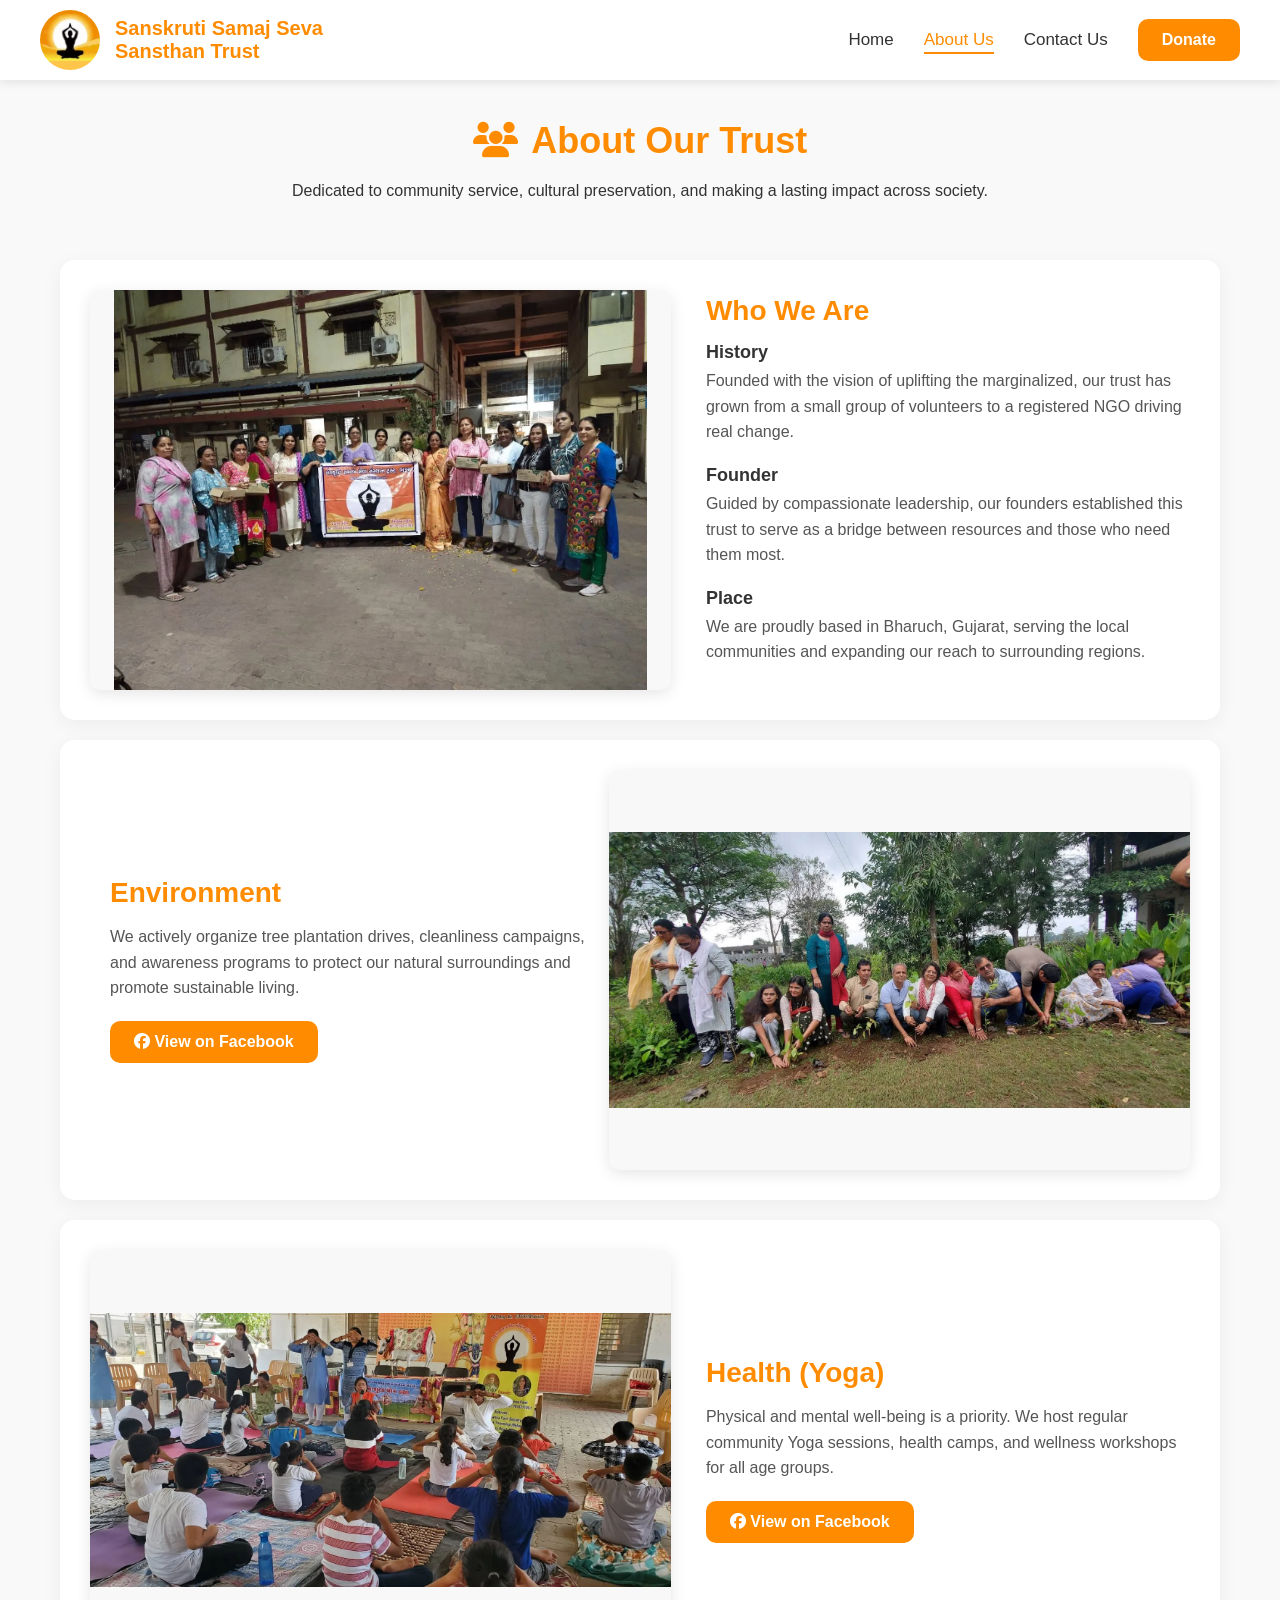
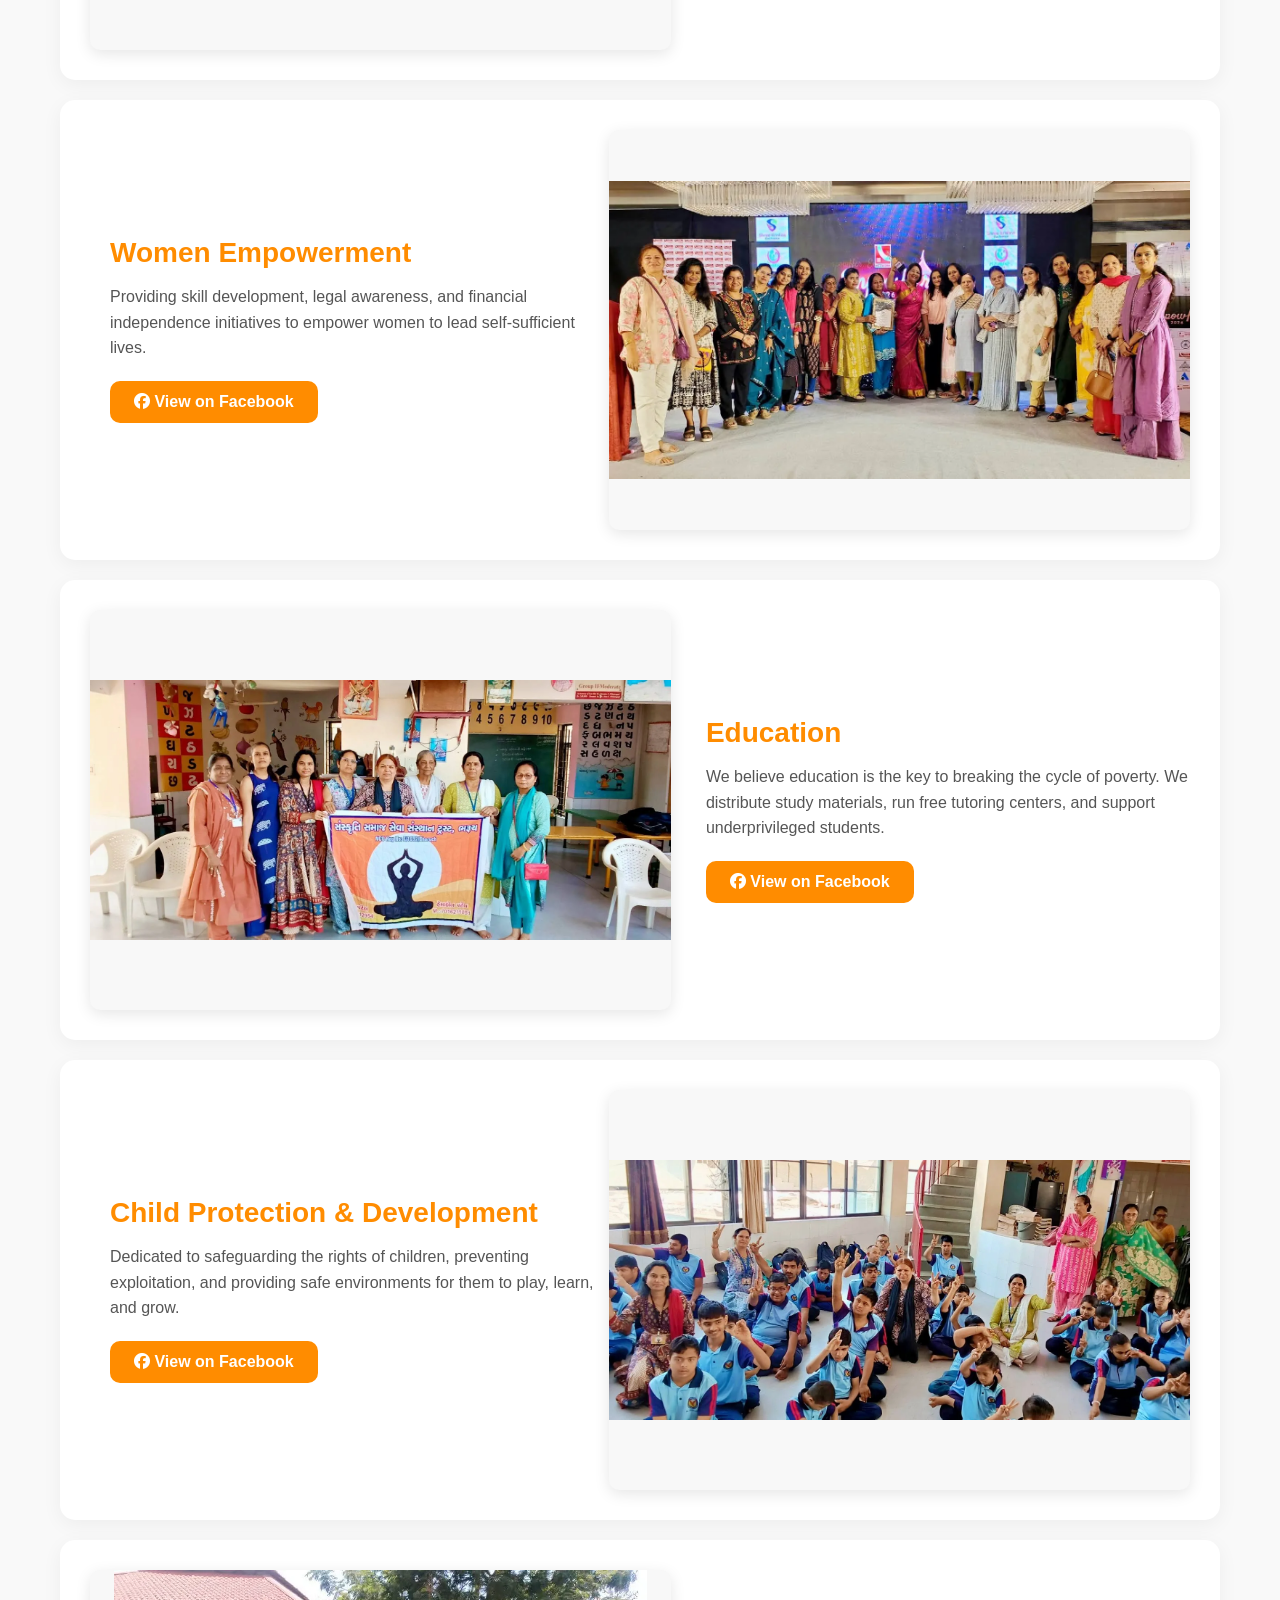
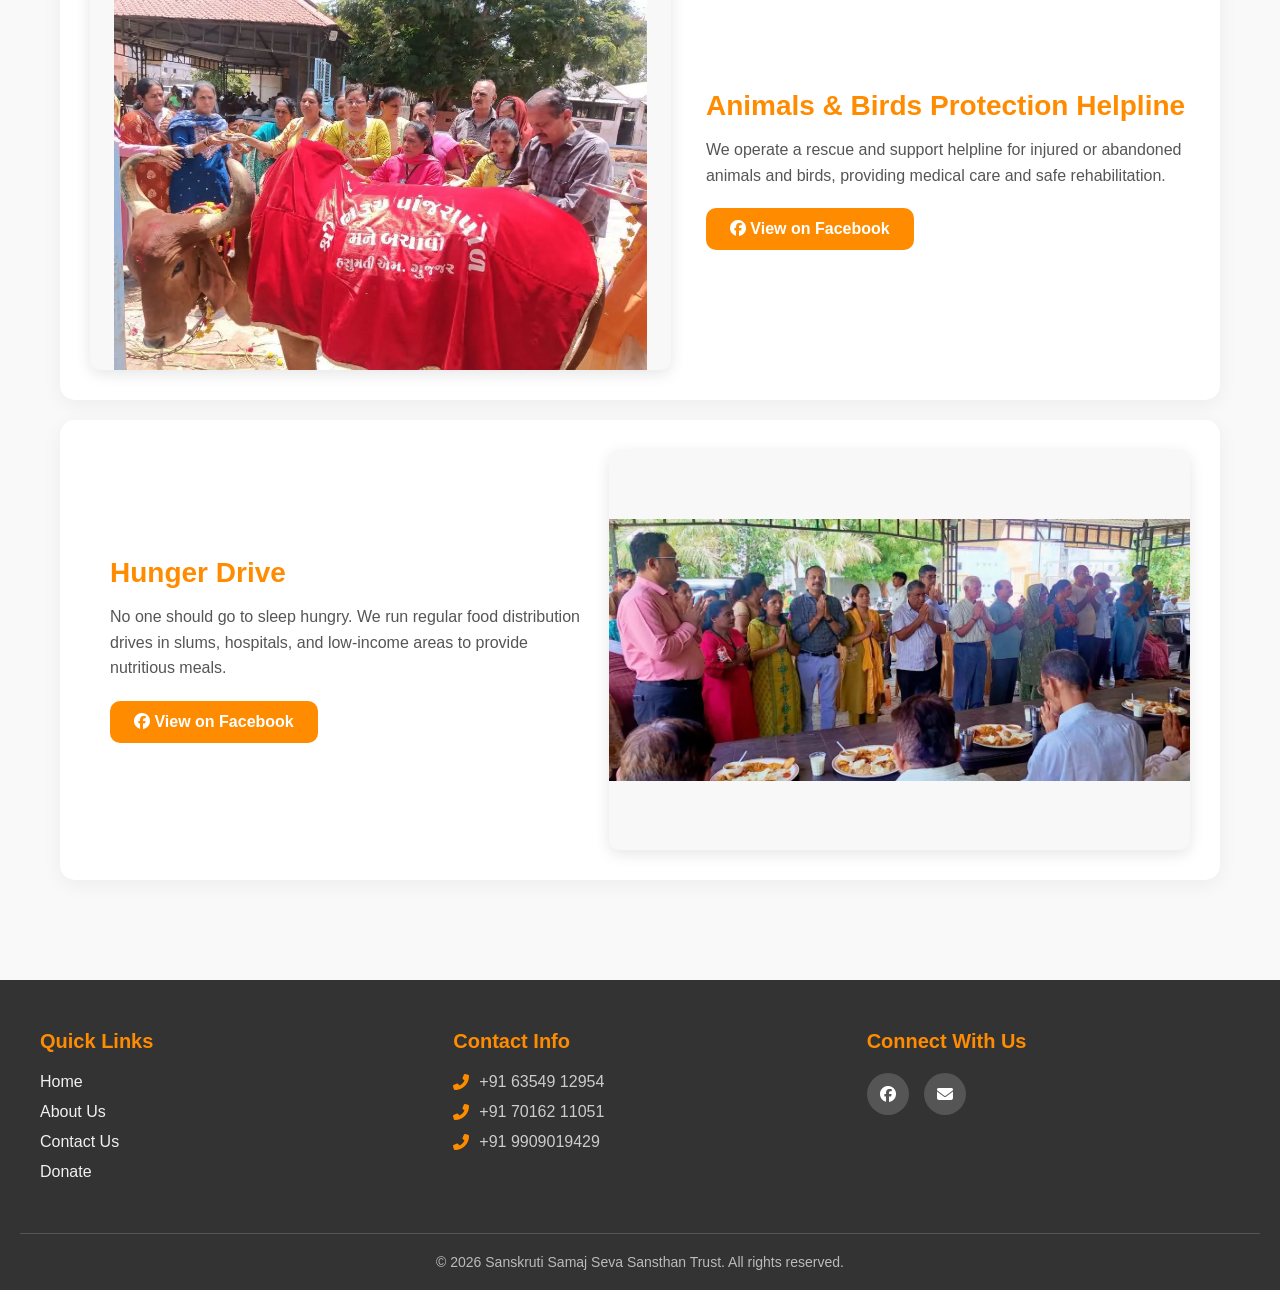
==== about.html @ c6874906 "chore: move and resize logo" ====
<!DOCTYPE html>
<html lang="en">
<head>
    <meta charset="UTF-8">
    <meta name="viewport" content="width=device-width, initial-scale=1.0">
    <title>About Us - Sanskruti Samaj Seva Sansthan Trust</title>

    <link rel="icon" href="images/favicon.webp" type="image/webp" />
    <link rel="stylesheet" href="styles.css" />
    <link rel="stylesheet" href="https://cdnjs.cloudflare.com/ajax/libs/font-awesome/6.4.0/css/all.min.css">
</head>
<body>
    <div id="navbar"></div>

    <main class="content-container about-page">
        
        <header class="page-header">
            <h1 class="page-title"><i class="fas fa-users"></i> About Our Trust</h1>
            <p class="contact-intro">Dedicated to community service, cultural preservation, and making a lasting impact across society.</p>
        </header>

       <section class="about-section">
            <div class="about-gallery">
                <div class="about-slider">
                    <!-- We give it an ID to link it to the JS script -->
                    <img id="general_slide" class="activity-slide" alt="Who We Are" style="opacity: 0;">
                </div>
            </div>
            <div class="about-text">
                <h2>Who We Are</h2>
                
                <h4>History</h4>
                <p>Founded with the vision of uplifting the marginalized, our trust has grown from a small group of volunteers to a registered NGO driving real change.</p>
                
                <h4>Founder</h4>
                <p>Guided by compassionate leadership, our founders established this trust to serve as a bridge between resources and those who need them most.</p>
                
                <h4>Place</h4>
                <p>We are proudly based in Bharuch, Gujarat, serving the local communities and expanding our reach to surrounding regions.</p>
            </div>
        </section>

        <section class="about-section reverse">
            <div class="about-gallery">
                <div class="about-slider">
                    <img id="environment_slide" class="activity-slide" alt="Environment Activity" style="opacity: 0;">
                </div>
            </div>
            <div class="about-text">
                <h2>Environment</h2>
                <p>We actively organize tree plantation drives, cleanliness campaigns, and awareness programs to protect our natural surroundings and promote sustainable living.</p>
                <a href="https://www.facebook.com/share/p/1BfFQPZzS2/" target="_blank" class="fb-btn"><i class="fab fa-facebook"></i> View on Facebook</a>
            </div>
        </section>

        <section class="about-section">
            <div class="about-gallery">
                <div class="about-slider">
                    <img id="health_slide" class="activity-slide" alt="Health and Yoga" style="opacity: 0;">
                </div>
            </div>
            <div class="about-text">
                <h2>Health (Yoga)</h2>
                <p>Physical and mental well-being is a priority. We host regular community Yoga sessions, health camps, and wellness workshops for all age groups.</p>
                <a href="https://www.facebook.com/share/p/1E2a1ZVcaT/" target="_blank" class="fb-btn"><i class="fab fa-facebook"></i> View on Facebook</a>
            </div>
        </section>

        <section class="about-section reverse">
            <div class="about-gallery">
                <div class="about-slider">
                    <img id="women_slide" class="activity-slide" alt="Women Empowerment" style="opacity: 0;">
                </div>
            </div>
            <div class="about-text">
                <h2>Women Empowerment</h2>
                <p>Providing skill development, legal awareness, and financial independence initiatives to empower women to lead self-sufficient lives.</p>
                <a href="https://www.facebook.com/share/1ByErNUtpu/" target="_blank" class="fb-btn"><i class="fab fa-facebook"></i> View on Facebook</a>
            </div>
        </section>

        <section class="about-section">
            <div class="about-gallery">
                <div class="about-slider">
                    <img id="education_slide" class="activity-slide" alt="Education" style="opacity: 0;">
                </div>
            </div>
            <div class="about-text">
                <h2>Education</h2>
                <p>We believe education is the key to breaking the cycle of poverty. We distribute study materials, run free tutoring centers, and support underprivileged students.</p>
                <a href="https://www.facebook.com/share/p/1M5q3qWNn6/" target="_blank" class="fb-btn"><i class="fab fa-facebook"></i> View on Facebook</a>
            </div>
        </section>

        <section class="about-section reverse">
            <div class="about-gallery">
                <div class="about-slider">
                    <img id="child_protection_slide" class="activity-slide" alt="Child Protection" style="opacity: 0;">
                </div>
            </div>
            <div class="about-text">
                <h2>Child Protection & Development</h2>
                <p>Dedicated to safeguarding the rights of children, preventing exploitation, and providing safe environments for them to play, learn, and grow.</p>
                <a href="https://www.facebook.com/share/p/1M5q3qWNn6/" target="_blank" class="fb-btn"><i class="fab fa-facebook"></i> View on Facebook</a>
            </div>
        </section>

        <section class="about-section">
            <div class="about-gallery">
                <div class="about-slider">
                    <img id="animal_rescue_slide" class="activity-slide" alt="Animal Rescue" style="opacity: 0;">
                </div>
            </div>
            <div class="about-text">
                <h2>Animals & Birds Protection Helpline</h2>
                <p>We operate a rescue and support helpline for injured or abandoned animals and birds, providing medical care and safe rehabilitation.</p>
                <a href="https://www.facebook.com/share/p/1EHaqfKPLa/" target="_blank" class="fb-btn"><i class="fab fa-facebook"></i> View on Facebook</a>
            </div>
        </section>

        <section class="about-section reverse">
            <div class="about-gallery">
                <div class="about-slider">
                    <img id="hunger_slide" class="activity-slide" alt="Hunger Drive" style="opacity: 0;">
                </div>
            </div>
            <div class="about-text">
                <h2>Hunger Drive</h2>
                <p>No one should go to sleep hungry. We run regular food distribution drives in slums, hospitals, and low-income areas to provide nutritious meals.</p>
                <a href="https://www.facebook.com/share/p/193zahq9H9/" target="_blank" class="fb-btn"><i class="fab fa-facebook"></i> View on Facebook</a>
            </div>
        </section>

    </main>

    <div id="footer"></div>
    <div id="donate-modal"></div>
    <script src="script.js"></script>
</body>
</html>
---- styles.css ----
/* ==========================================================================
   1. GLOBAL VARIABLES & RESET
   ========================================================================== */

:root {
    /* Core Brand Colors */
    --brand-orange: #FF8C00;
    --brand-orange-hover: #e67e00;
    
    /* Neutral Palette */
    --bg-light: #f9f9f9;
    --bg-white: #ffffff;
    --bg-dark: #333333;
    
    /* Typography Colors */
    --text-main: #333333;
    --text-muted: #555555;
    --text-light: #f1f1f1;
    
    /* Shared Layout Values */
    --border-radius-main: 10px;
    --max-width-container: 1200px;
}

* {
    margin: 0;
    padding: 0;
    box-sizing: border-box;
}

body {
    font-family: Arial, sans-serif;
    background-color: var(--bg-light);
    color: var(--text-main);
}


/* ==========================================================================
   2. SHARED UI COMPONENTS (Buttons, Modal, Navbar, Footer)
   ========================================================================== */

/* --- Typography & Headers --- */
.page-title {
    color: var(--brand-orange);
    font-size: 36px;
    margin-bottom: 15px;
}
.page-title i { margin-right: 5px; }

/* --- Buttons --- */
.hero-btn, #donateBtn, .fb-btn {
    display: inline-block;
    background-color: var(--brand-orange);
    color: var(--bg-white) !important;
    padding: 12px 24px;
    border-radius: var(--border-radius-main);
    text-decoration: none !important;
    font-weight: bold;
    font-size: 16px;
    transition: background-color 0.2s ease, transform 0.2s ease;
}

.hero-btn:hover, #donateBtn:hover, .fb-btn:hover {
    background-color: var(--brand-orange-hover);
    transform: translateY(-2px);
}

#donateBtn::after { display: none; } /* Removes standard nav link underline */

.hero-donate-btn {
    background-color: var(--bg-white);
    color: var(--brand-orange) !important;
    border: 2px solid var(--brand-orange);
    padding: 10px 22px; 
}
.hero-donate-btn:hover {
    color: var(--bg-white) !important;
}

/* --- Navigation Bar --- */
.navbar {
    width: 100%;
    background: var(--bg-white);
    padding: 10px 20px;
    box-shadow: 0 2px 10px rgba(0, 0, 0, 0.1);
    position: sticky;
    top: 0;
    z-index: 1000;
}

.navbar-container {
    display: flex;
    align-items: center;
    width: 100%;
    max-width: var(--max-width-container);
    margin: 0 auto;
}

.navbar-logo a {
    display: flex;
    align-items: center;
    gap: 15px;
    font-size: 20px;
    font-weight: bold;
    color: var(--brand-orange);
    text-decoration: none;
}

.logo-icon {
    width: 60px;
    height: 60px;
    border-radius: 50%;
    object-fit: cover;
}

.navbar-links {
    list-style: none;
    display: flex;
    gap: 30px;
    align-items: center;
    margin-left: auto;
}

.navbar-links a {
    text-decoration: none;
    color: var(--text-main);
    font-size: 17px;
    font-weight: 500;
    transition: 0.3s;
    position: relative;
}

.navbar-links a:hover, .navbar-links a.active {
    color: var(--brand-orange);
}

.navbar-links a::after {
    content: "";
    position: absolute;
    width: 0;
    height: 2px;
    background: var(--brand-orange);
    left: 0;
    bottom: -5px;
    transition: 0.3s;
}

.navbar-links a:hover::after, .navbar-links a.active::after {
    width: 100%;
}

/* --- Footer --- */
.site-footer {
    background-color: var(--bg-dark);
    color: var(--text-light);
    padding: 50px 20px 20px 20px;
    margin-top: 60px;
}

.footer-container {
    display: flex;
    flex-wrap: wrap;
    justify-content: space-between;
    gap: 40px;
    max-width: var(--max-width-container);
    margin: 0 auto;
}

.footer-section { flex: 1; min-width: 220px; }
.footer-section h3 { color: var(--brand-orange); margin-bottom: 20px; font-size: 20px; }
.footer-section p { margin-bottom: 12px; display: flex; align-items: center; gap: 10px; color: #cccccc; }
.footer-section p i { color: var(--brand-orange); }

.footer-links { list-style: none; padding: 0; }
.footer-links li { margin-bottom: 12px; }
.footer-links a { color: var(--text-light); text-decoration: none; transition: color 0.2s ease; }
.footer-links a:hover { color: var(--brand-orange); }

.footer-socials { display: flex; gap: 15px; }
.footer-socials a {
    display: inline-flex; justify-content: center; align-items: center;
    width: 42px; height: 42px; background-color: #555555;
    color: var(--bg-white); border-radius: 50%;
    text-decoration: none; transition: all 0.3s ease;
}
.footer-socials a:hover { background-color: var(--brand-orange); transform: translateY(-3px); }

.footer-bottom {
    text-align: center; margin-top: 40px; padding-top: 20px;
    border-top: 1px solid #555555; font-size: 14px; color: #bbbbbb;
}

/* --- Donation Modal --- */
.modal {
    display: none; position: fixed; z-index: 9999;
    left: 0; top: 0; width: 100%; height: 100%;
    backdrop-filter: blur(8px); background: rgba(0,0,0,0.4);
    justify-content: center; align-items: center;
}

.modal-content {
    background: var(--bg-white); padding: 30px;
    border-radius: 15px; text-align: center;
    width: 350px; position: relative;
    box-shadow: 0 10px 30px rgba(0,0,0,0.3);
    animation: popup 0.3s ease;
}

.qr-code { width: 250px; height: 250px; object-fit: contain; }
.close-btn { position: absolute; top: 10px; right: 15px; font-size: 28px; cursor: pointer; }
.close-btn:hover { color: red; }

#upiLink { color: var(--brand-orange); text-decoration: none; font-weight: bold; transition: color 0.3s; }
#upiLink:hover { color: var(--brand-orange-hover); text-decoration: underline; }

@keyframes popup {
    from { transform: scale(0.8); opacity: 0; }
    to { transform: scale(1); opacity: 1; }
}


/* ==========================================================================
   3. PAGE-SPECIFIC LAYOUTS
   ========================================================================== */

/* --- Home Page: Hero & Gallery --- */
.gallery-section {
    display: flex; align-items: center; justify-content: space-between;
    gap: 40px; max-width: var(--max-width-container);
    margin: 60px auto; padding: 0 20px; flex-wrap: wrap; 
}

.gallery-section .slider {
    flex: 2.5; min-width: 450px; margin: 0;
    aspect-ratio: 16 / 9; overflow: hidden;
    border-radius: 15px; box-shadow: 0 5px 20px rgba(0,0,0,0.2);
    background-color: var(--bg-light); position: relative;
}

.slider img {
    width: 100%; height: 100%; object-fit: contain; 
    display: block; opacity: 1; transition: opacity 0.3s ease-in-out;
}

.prev, .next {
    position: absolute; top: 50%; transform: translateY(-50%);
    background: rgba(0,0,0,0.5); color: white; border: none;
    font-size: 32px; width: 60px; height: 60px;
    cursor: pointer; border-radius: 50%; transition: 0.3s; z-index: 10;
    display: flex; justify-content: center; align-items: center; line-height: 0;
}
.prev:hover, .next:hover { background: rgba(0,0,0,0.8); }
.prev { left: 15px; padding-right: 4px; }
.next { right: 15px; padding-left: 4px; }

.hero-content { flex: 1; min-width: 280px; text-align: left; }
.hero-content h1 { font-size: 38px; line-height: 1.2; margin-bottom: 20px; color: var(--text-main); }
.hero-content h1 span { color: var(--brand-orange); }
.hero-content p { font-size: 16px; color: var(--text-muted); line-height: 1.6; margin-bottom: 30px; }
.hero-buttons { display: flex; flex-direction: column; gap: 15px; align-items: flex-start; }

/* --- Home Page: Focus Areas --- */
.initiatives-section { padding: 10px 20px 60px 20px; text-align: center; background-color: var(--bg-light); }
.initiatives-section h2 { font-size: 36px; color: var(--brand-orange); margin-bottom: 40px; }

.initiatives-grid {
    display: grid; grid-template-columns: repeat(auto-fit, minmax(200px, 1fr));
    gap: 30px; max-width: var(--max-width-container); margin: 0 auto;
}

.initiative-card {
    background: var(--bg-white); padding: 35px 20px;
    border-radius: 15px; box-shadow: 0 4px 15px rgba(0,0,0,0.05);
    transition: all 0.3s ease; cursor: default;
}
.initiative-card:hover { transform: translateY(-8px); box-shadow: 0 10px 25px rgba(0,0,0,0.1); }
.initiative-card i { font-size: 45px; color: var(--brand-orange); margin-bottom: 20px; transition: transform 0.3s; }
.initiative-card:hover i { transform: scale(1.1); }
.initiative-card h3 { font-size: 18px; margin: 0; color: var(--text-main); }

/* --- Home Page: Impact Stats --- */
.stats-section {
    background-color: var(--brand-orange); color: var(--bg-white);
    padding: 70px 20px; margin-top: 40px; text-align: center;
}
.stats-container {
    display: flex; justify-content: space-around; flex-wrap: wrap;
    gap: 40px; max-width: 1080px; margin: 0 auto;
}
.stat-box { flex: 1; min-width: 200px; }
.stat-box i { font-size: 45px; margin-bottom: 15px; opacity: 0.9; }
.stat-number { font-size: 55px; font-weight: bold; margin-bottom: 10px; }
.stat-box p { font-size: 18px; text-transform: uppercase; letter-spacing: 1px; font-weight: bold; opacity: 0.9; }

/* --- Home Page: Awards --- */
.awards-section { 
    padding: 70px 20px; 
    text-align: center; 
    background-color: var(--bg-white); 
}

.awards-section h2 { 
    font-size: 36px; 
    color: var(--brand-orange); 
    margin-bottom: 40px; 
}

.awards-grid { 
    display: flex; 
    justify-content: center; 
    flex-wrap: wrap; 
    gap: 30px; 
    max-width: 1100px; 
    margin: 0 auto; 
}

/* Constrains width so items don't stretch randomly */
.award-item {
    flex: 0 1 320px; 
    display: flex;
    flex-direction: column;
    gap: 15px;
    align-items: center;
}

.award-placeholder {
    width: 100%;
    aspect-ratio: 4 / 3;
    background-color: var(--bg-white); 
    border-radius: 10px;
    display: flex; 
    align-items: center; 
    justify-content: center;
    box-shadow: 0 4px 15px rgba(0,0,0,0.05); 
    overflow: hidden;
}

.award-placeholder img { 
    width: 100%; 
    height: 100%; 
    object-fit: contain; 
}

.award-caption {
    font-size: 15px;
    color: var(--text-muted);
    line-height: 1.5;
    margin: 0;
    text-align: center;
}

/* --- About Us Page --- */

.about-page {
    display: flex;
    flex-direction: column;
    gap: 20px;
    max-width: var(--max-width-container);
    margin: 0 auto;
    padding: 40px 20px;
}

.page-header {
    display: flex;
    flex-direction: column;
    align-items: center;
    text-align: center;
    margin-bottom: 20px;
}

.page-header .page-title {
    margin-bottom: 20px;
}

.page-header .contact-intro {
    max-width: 800px;
}

/* --- Activity Sections --- */

.about-section {
    display: flex;
    align-items: center;
    gap: 15px;
    background: var(--bg-white);
    padding: 30px;
    border-radius: 15px;
    box-shadow: 0 5px 20px rgba(0,0,0,0.05);
}

.about-section.reverse {
    flex-direction: row-reverse;
}

/* --- Fixed Image Area --- */

.about-image {
    flex: 1;
    min-width: 300px;
    height: 450px;
}

.about-image > img {
    width: 100%;
    height: 100%;
    border-radius: 10px;
    object-fit: cover;
    display: block;
    box-shadow: 0 4px 15px rgba(0,0,0,0.1);
}

/* ========================================================================== */
/* ABOUT PAGE IMAGE SLIDERS */
/* ========================================================================== */

.about-gallery {
    flex: 1.2;
    min-width: 400px;
}

.about-slider {
    position: relative;
    width: 100%;
    height: 400px;

    overflow: hidden;
    border-radius: 10px;

    background: #f8f8f8;

    box-shadow: 0 4px 15px rgba(0,0,0,0.1);
}

.activity-slide {
    position: absolute;
    inset: 0;

    width: 100%;
    height: 100%;

    object-fit: contain;

    opacity: 0;

    transition: opacity 0.5s ease-in-out;
}

@media (max-width: 768px) {
    .about-gallery {
    width: 100%;
    min-width: unset;
}

.about-slider {
    height: 280px;
}
}

/* --- Text Area --- */

.about-text {
    flex: 1;
    min-width: 300px;
    margin-left: 20px;
}

.about-text h2 {
    color: var(--brand-orange);
    font-size: 28px;
    margin-bottom: 15px;
}

.about-text h4 {
    color: var(--text-main);
    margin-top: 15px;
    margin-bottom: 5px;
    font-size: 18px;
}

.about-text p {
    color: var(--text-muted);
    font-size: 16px;
    line-height: 1.6;
    margin-bottom: 20px;
}

/* --- Mobile Responsive --- */

@media (max-width: 768px) {

    .about-section,
    .about-section.reverse {
        flex-direction: column;
    }

    .about-image {
        width: 100%;
        min-width: unset;
        height: 250px;
    }

    .about-text {
        width: 100%;
        margin-left: 0;
        margin-top: 15px;
    }
}

/* --- Contact Page --- */
.content-container > header {
    text-align: left;
    margin-bottom: 40px;
}

.content-container > header .contact-intro {
    margin: 0;
    max-width: none;
    text-align: left;
}
.content-container { max-width: var(--max-width-container); margin: 0 auto; padding: 40px 20px; }

.contact-wrapper {
    display: flex; flex-wrap: wrap; gap: 40px; background: var(--bg-white);
    padding: 50px; border-radius: 15px; box-shadow: 0 5px 20px rgba(0, 0, 0, 0.05);
}

.contact-details { flex: 1; min-width: 250px; display: flex; flex-direction: column; gap: 35px; }
.contact-item { display: flex; align-items: flex-start; gap: 15px; }
.contact-item i { font-size: 24px; color: var(--brand-orange); margin-top: 2px; width: 30px; text-align: center; }
.contact-item div { display: flex; flex-direction: column; gap: 5px; }
.contact-item h3 { font-size: 18px; color: var(--text-main); margin: 0; }
.contact-item p { font-size: 16px; color: #666; margin: 0; line-height: 1.5; }
.contact-item a { color: var(--brand-orange); text-decoration: none; transition: 0.3s; }
.contact-item a:hover { text-decoration: underline; }

.contact-map { flex: 1.5; min-width: 300px; border-radius: 10px; overflow: hidden; min-height: 350px; }

/* ==========================================================================
   MOBILE RESPONSIVE DESIGN
   ========================================================================== */

/* Hamburger Icon - Hidden by Default */
.menu-toggle {
    display: none;
    font-size: 28px;
    cursor: pointer;
    color: #FF8C00;
}

/* ========================================================================== */
/* TABLET & MOBILE */
/* ========================================================================== */

@media screen and (max-width: 768px) {

    /* ---------- NAVBAR ---------- */

    .navbar {
        padding: 8px 12px;
    }

    .navbar-container {
        justify-content: space-between;
        align-items: center;
        flex-wrap: wrap;
        padding: 0;
    }

    .navbar-logo a {
        font-size: 16px;
        gap: 10px;
        text-align: left;
    }

    .logo-icon {
        width: 50px;
        height: 50px;
    }

    /* Hamburger Button */
    .menu-toggle {
        display: block;
        font-size: 30px;
    }

    /* Mobile Menu */
    .navbar-links {
        display: none;
        width: 100%;
        flex-direction: column;
        gap: 0;
        margin-top: 10px;
        background: #fff;
        border-top: 1px solid #eee;
        padding: 0;
    }

    .navbar-links.active {
        display: flex;
    }

    .navbar-links li {
        width: 100%;
        text-align: center;
        padding: 0;
    }

    /* IMPORTANT FIX */
    .navbar-links a {
        display: inline-block;
        position: relative;
        padding: 12px 0;
        font-size: 15px;
    }

    /* Mobile Underline */
    .navbar-links a::after {
        content: "";
        position: absolute;
        height: 2px;
        background: #FF8C00;
        left: 50%;
        bottom: 6px;
        transform: translateX(-50%);
        width: 0;
        transition: width 0.3s ease;
    }

    .navbar-links a:hover::after,
    .nav-link.active::after {
        width: 85%;
    }

    /* ---------- HERO / GALLERY ---------- */

    .gallery-section {
        flex-direction: column;
        gap: 25px;
        margin: 30px auto;
    }

    .gallery-section .slider {
        width: 100%;
        min-width: unset;
    }

    .hero-content {
        text-align: center;
    }

    .hero-content h1 {
        font-size: 30px;
    }

    .hero-buttons {
        align-items: center;
    }

    /* ---------- SLIDER ---------- */

    .prev,
    .next {
        width: 45px;
        height: 45px;
        font-size: 24px;
    }

    /* ---------- STATS ---------- */

    .stat-number {
        font-size: 40px;
    }

    .stat-box p {
        font-size: 14px;
    }

    /* ---------- ABOUT ---------- */

    .about-section,
    .about-section.reverse {
        flex-direction: column;
    }

    .about-image,
    .about-text {
        min-width: 100%;
    }

    .about-text {
        text-align: center;
    }

    /* ---------- CONTACT ---------- */

    .contact-wrapper {
        padding: 25px;
        flex-direction: column;
    }

    .contact-map {
        min-height: 250px;
    }

    /* ---------- FOOTER ---------- */

    .footer-container {
        flex-direction: column;
        gap: 30px;
    }

    .footer-section {
        min-width: 100%;
    }

    /* ---------- DONATION MODAL ---------- */

    .modal-content {
        width: 90%;
        max-width: 350px;
    }

    .qr-code {
        width: 200px;
        height: 200px;
    }
}

/* ========================================================================== */
/* SMALL PHONES */
/* ========================================================================== */

@media screen and (max-width: 480px) {

    .navbar {
        padding: 6px 10px;
    }

    .navbar-logo a {
        font-size: 14px;
        gap: 8px;
    }

    .navbar-logo span {
        font-size: 11px;
        line-height: 1.2;
    }

    .logo-icon {
        width: 40px;
        height: 40px;
    }

    .menu-toggle {
        font-size: 26px;
    }

    .navbar-links a {
        font-size: 14px;
        padding: 10px 0;
    }

    /* Slightly shorter underline on very small phones */
    .navbar-links a:hover::after,
    .nav-link.active::after {
        width: 80%;
    }

    .page-title {
        font-size: 28px;
    }

    .hero-content h1 {
        font-size: 24px;
    }

    .hero-content p {
        font-size: 14px;
    }

    .initiatives-section h2,
    .awards-section h2 {
        font-size: 28px;
    }

    .stat-number {
        font-size: 32px;
    }

    .prev,
    .next {
        width: 38px;
        height: 38px;
        font-size: 18px;
    }
}
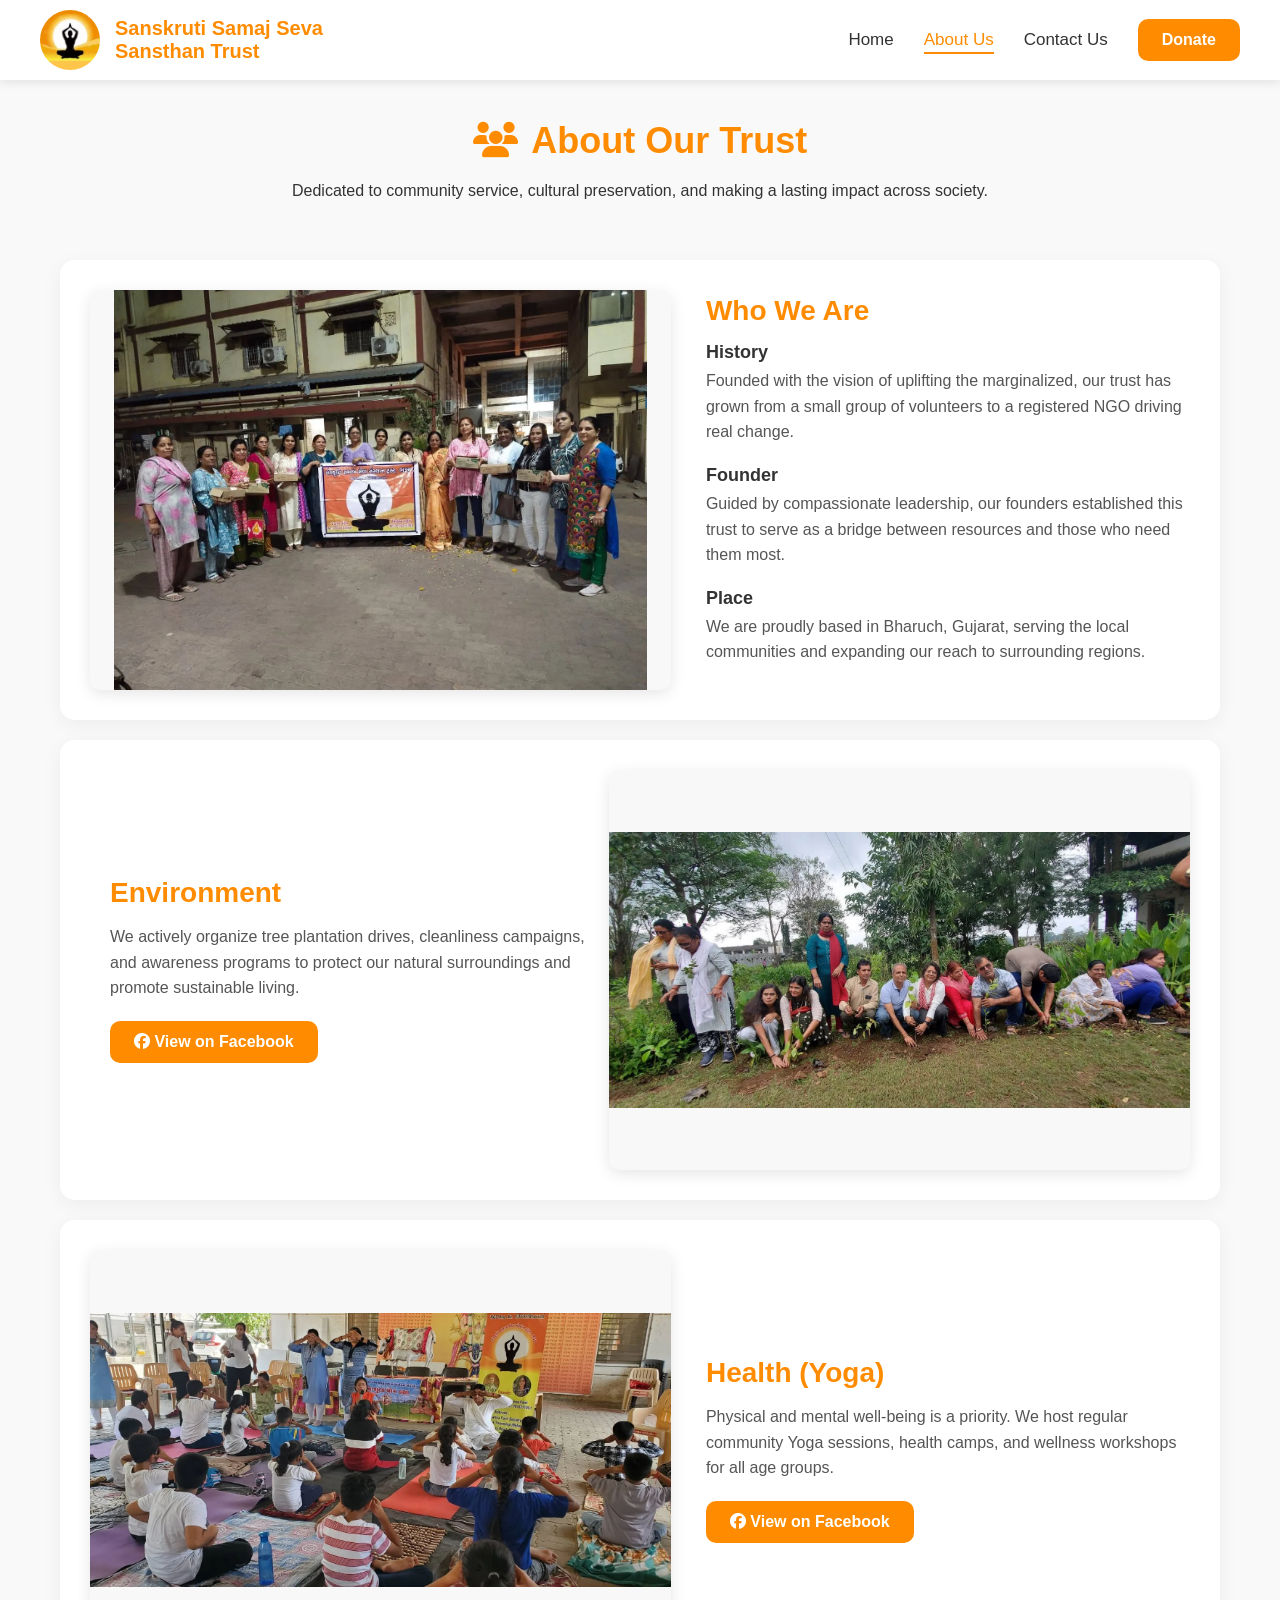
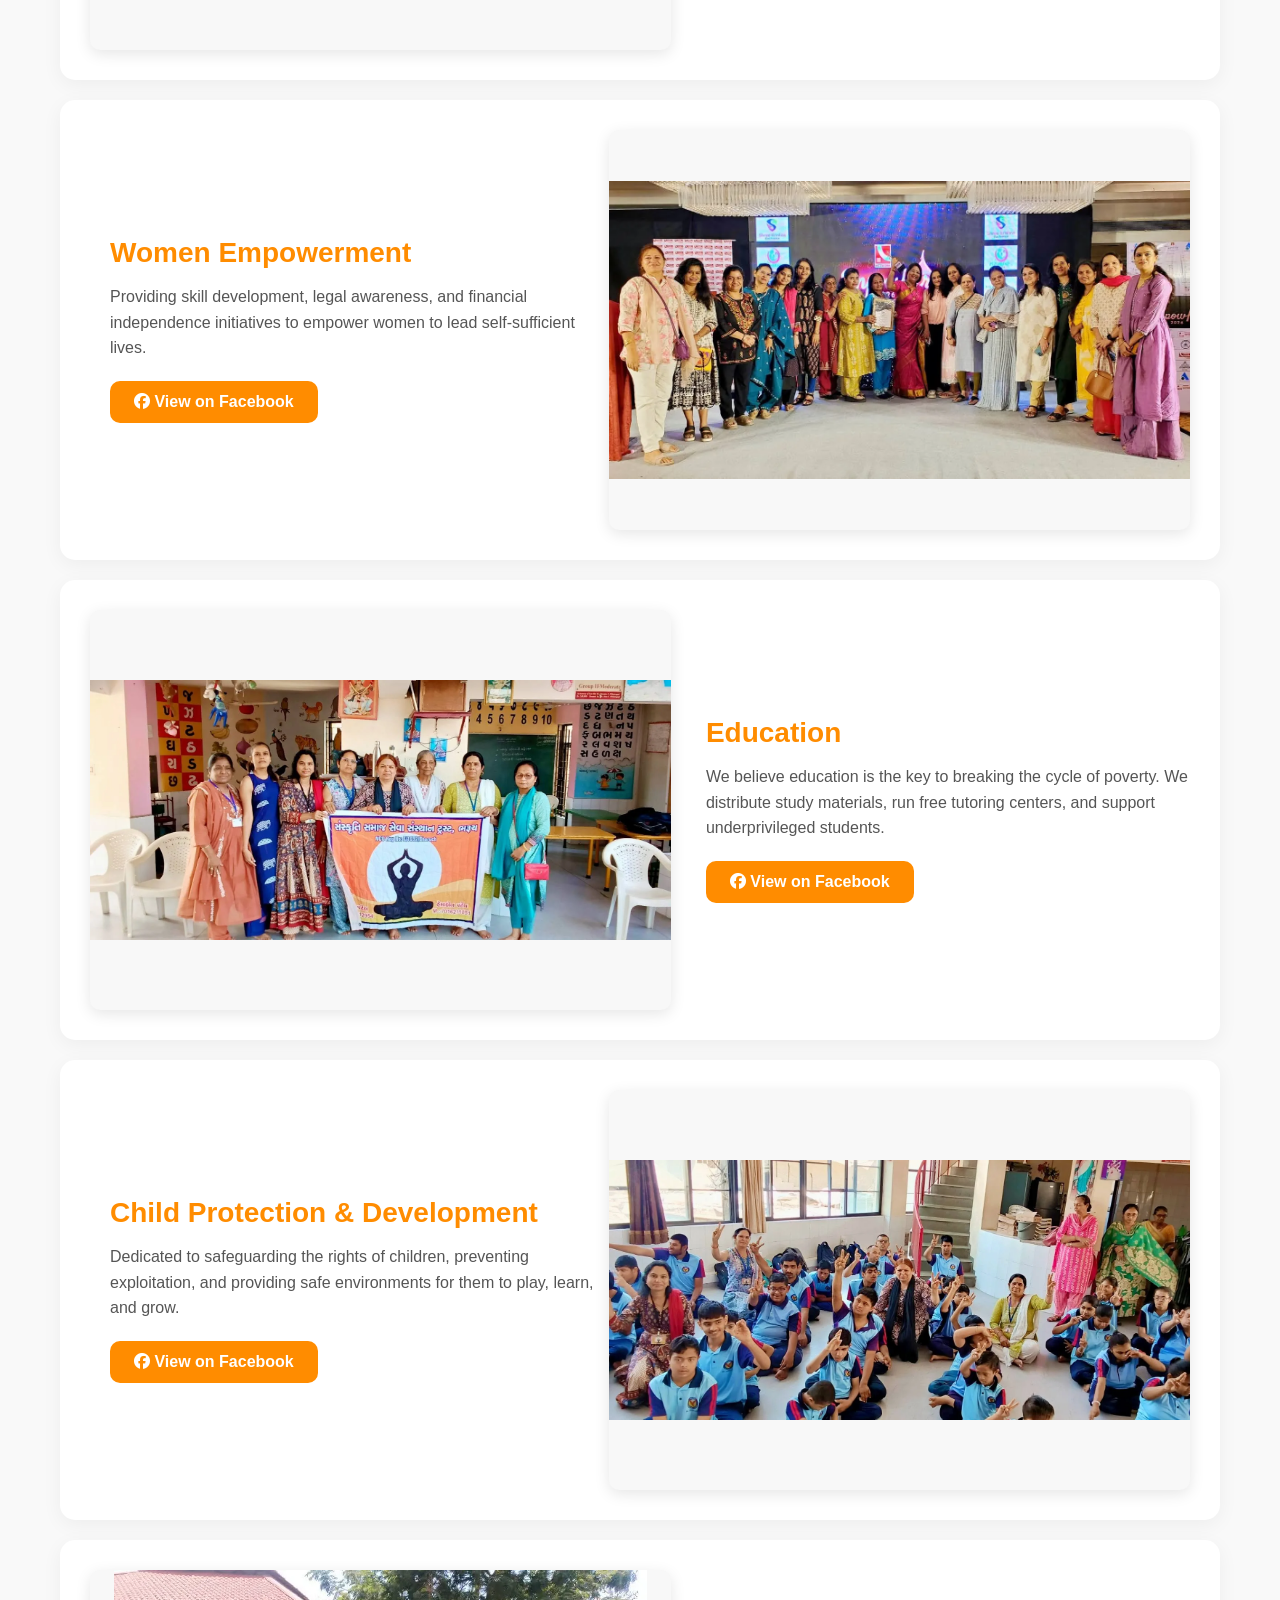
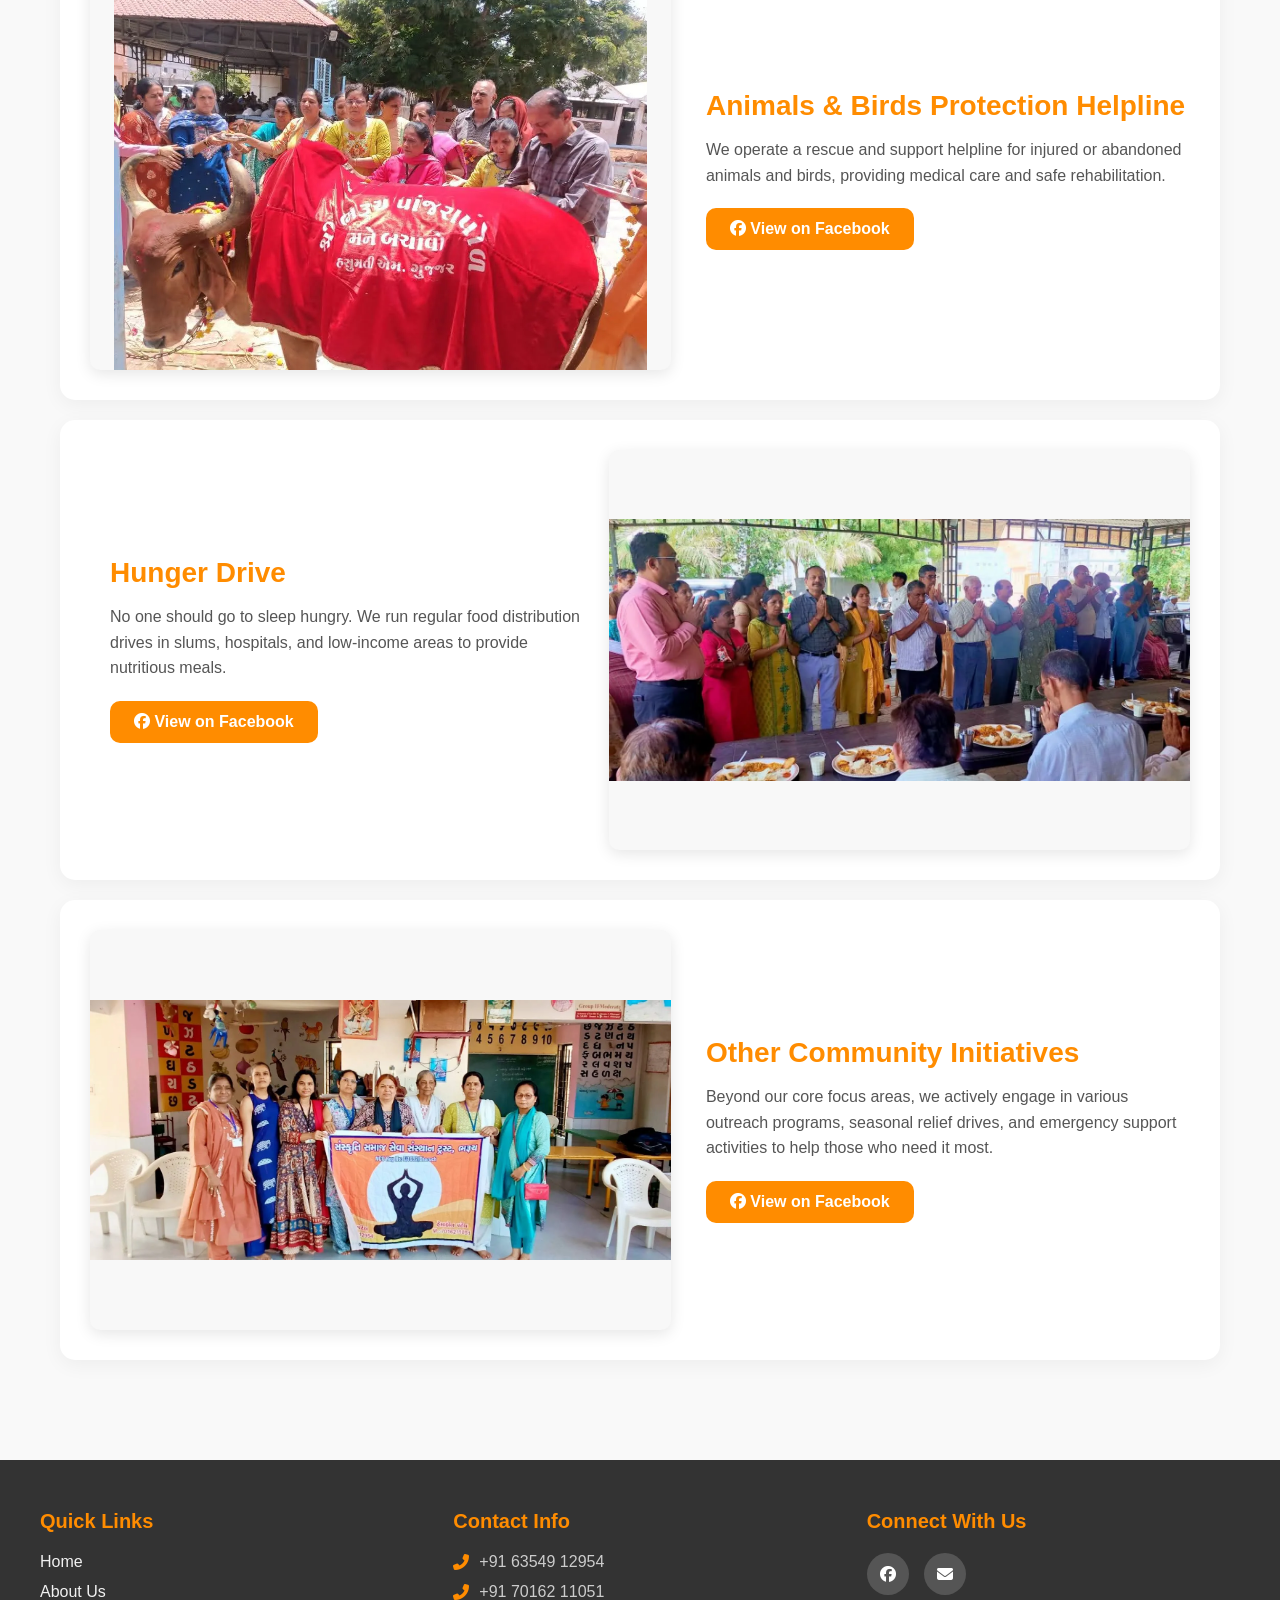
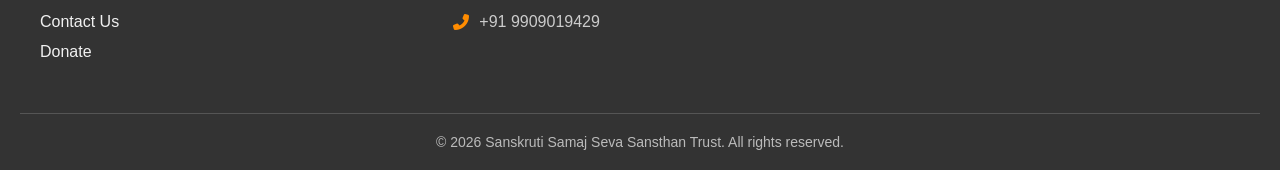
==== commit e7b14715: "chore: add others section in about us" ====
--- a/about.html
+++ b/about.html
@@ -131,6 +131,22 @@
             </div>
         </section>
 
+<section class="about-section">
+            <div class="about-gallery">
+                <div class="about-slider">
+                    <!-- Links to the JS via this ID -->
+                    <img id="others_slide" class="activity-slide" alt="Other Initiatives" style="opacity: 0;">
+                </div>
+            </div>
+            <div class="about-text">
+                <h2>Other Community Initiatives</h2>
+                <p>Beyond our core focus areas, we actively engage in various outreach programs, seasonal relief drives, and emergency support activities to help those who need it most.</p>
+                <!-- Using the main trust Facebook profile link as a fallback -->
+                <a href="https://www.facebook.com/share/1JYRoqcEpg/" target="_blank" class="fb-btn"><i class="fab fa-facebook"></i> View on Facebook</a>
+            </div>
+        </section>
+
+	
     </main>
 
     <div id="footer"></div>
--- a/styles.css
+++ b/styles.css
@@ -256,6 +256,24 @@
 .hero-content { flex: 1; min-width: 280px; text-align: left; }
 .hero-content h1 { font-size: 38px; line-height: 1.2; margin-bottom: 20px; color: var(--text-main); }
 .hero-content h1 span { color: var(--brand-orange); }
+
+/* --- NGO Registration Badge --- */
+.ngo-reg-badge {
+    display: inline-block;
+    background-color: #fff3e6; /* Light orange tint */
+    color: var(--brand-orange);
+    font-size: 14px;
+    font-weight: bold;
+    padding: 6px 14px;
+    border-radius: 20px;
+    margin-bottom: 20px;
+    border: 1px solid var(--brand-orange);
+}
+
+.ngo-reg-badge i {
+    margin-right: 6px;
+}
+
 .hero-content p { font-size: 16px; color: var(--text-muted); line-height: 1.6; margin-bottom: 30px; }
 .hero-buttons { display: flex; flex-direction: column; gap: 15px; align-items: flex-start; }
 
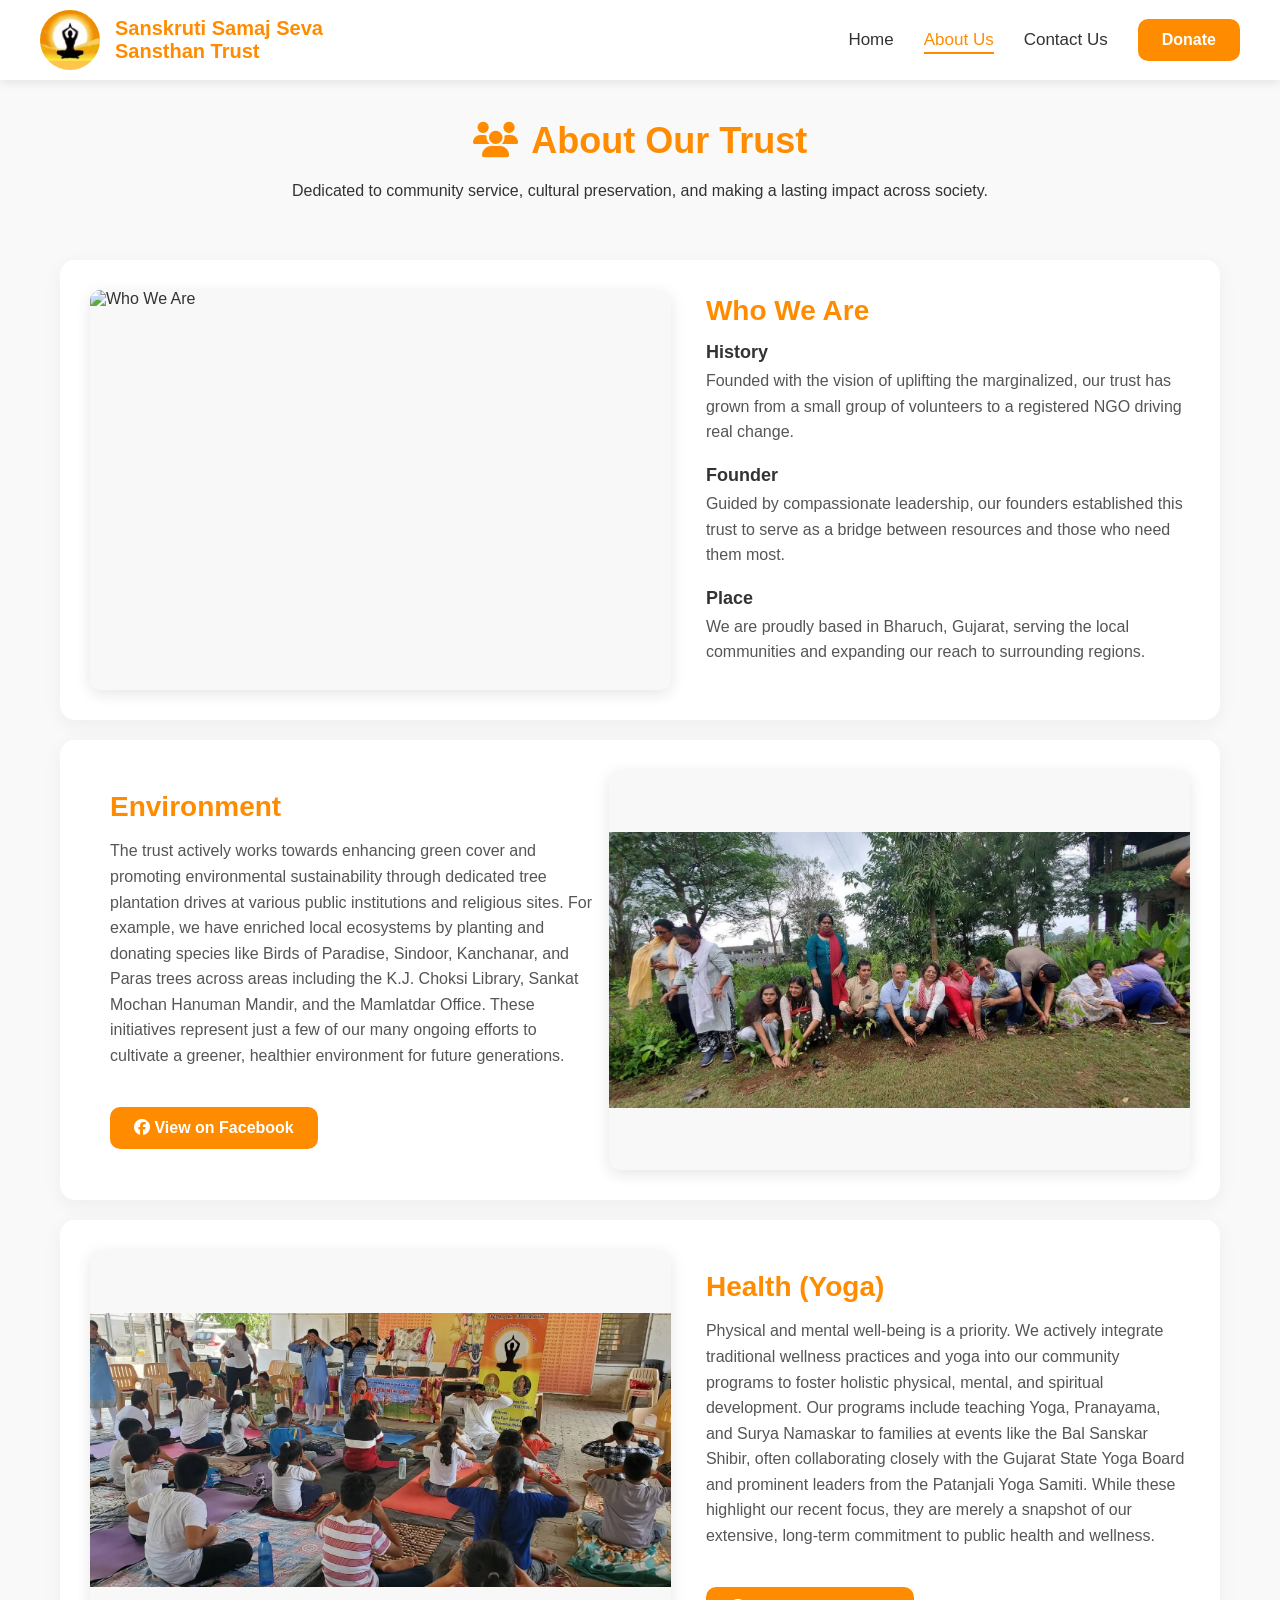
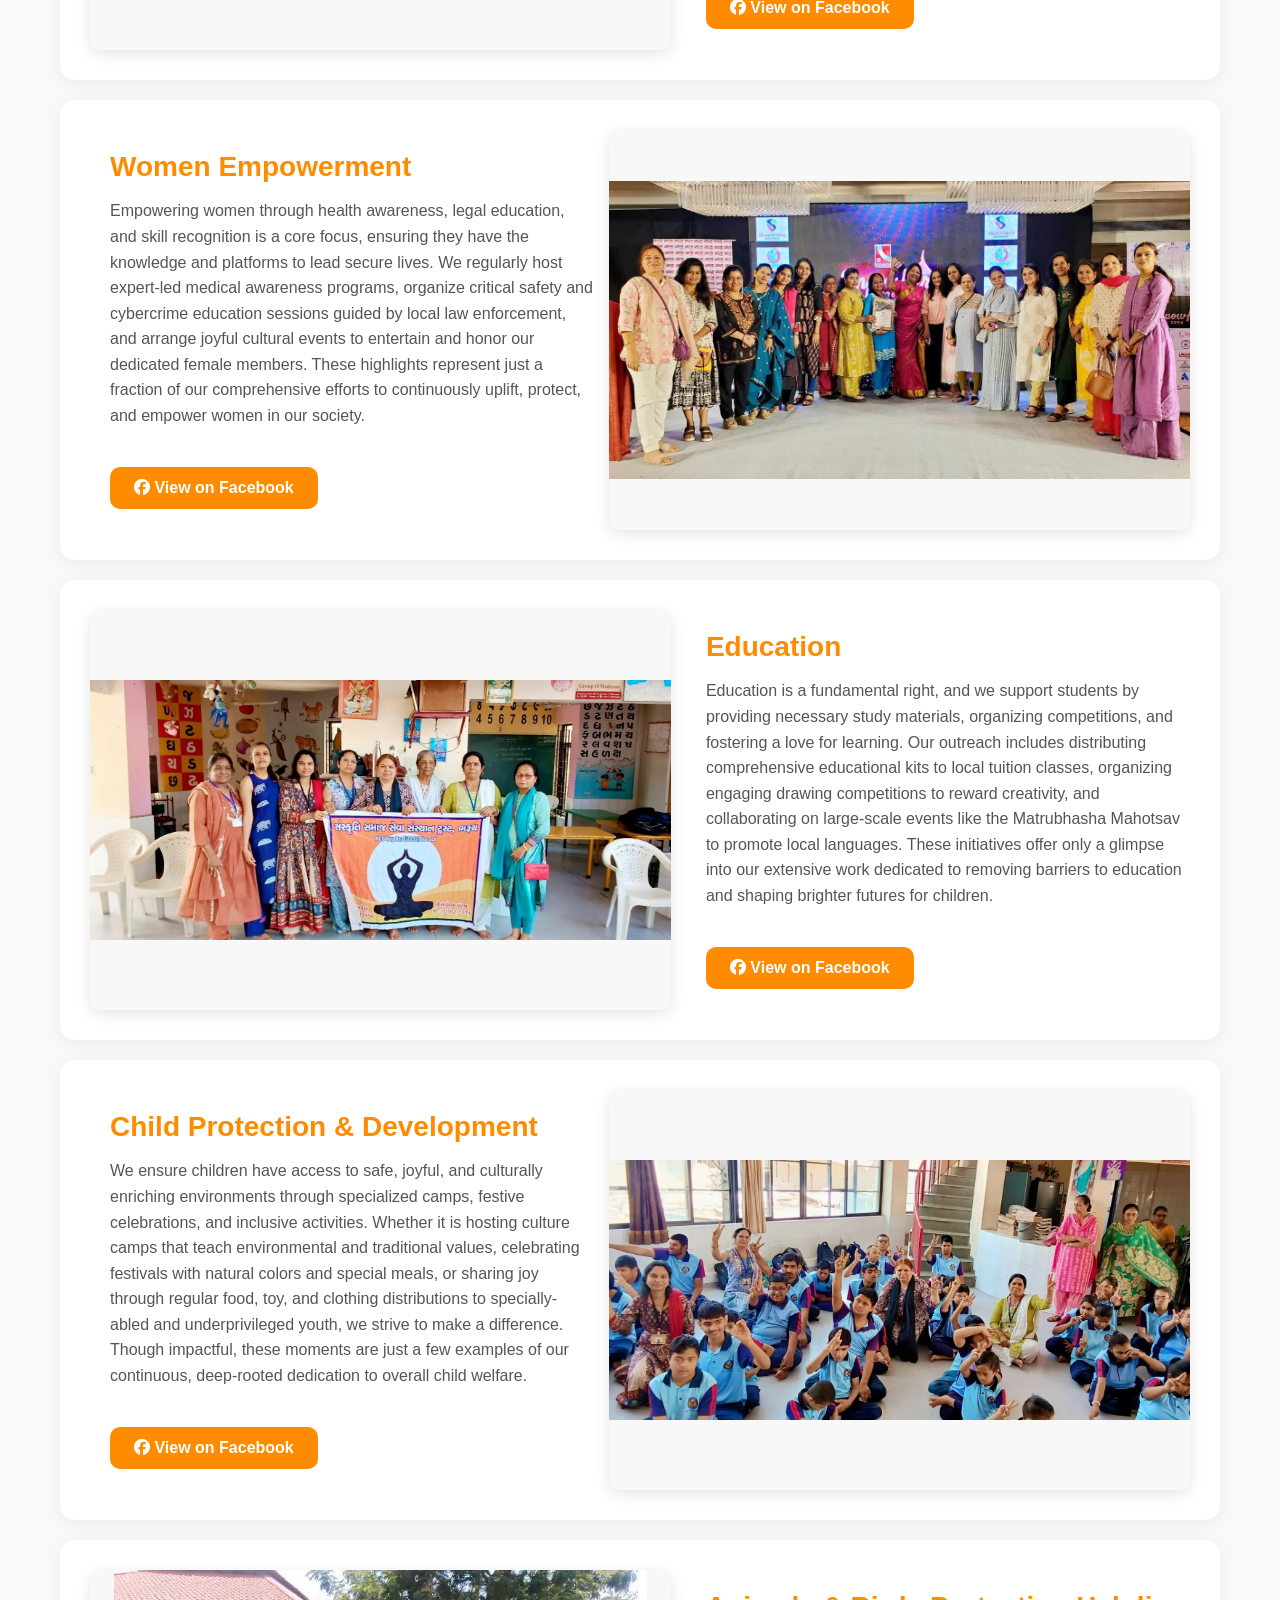
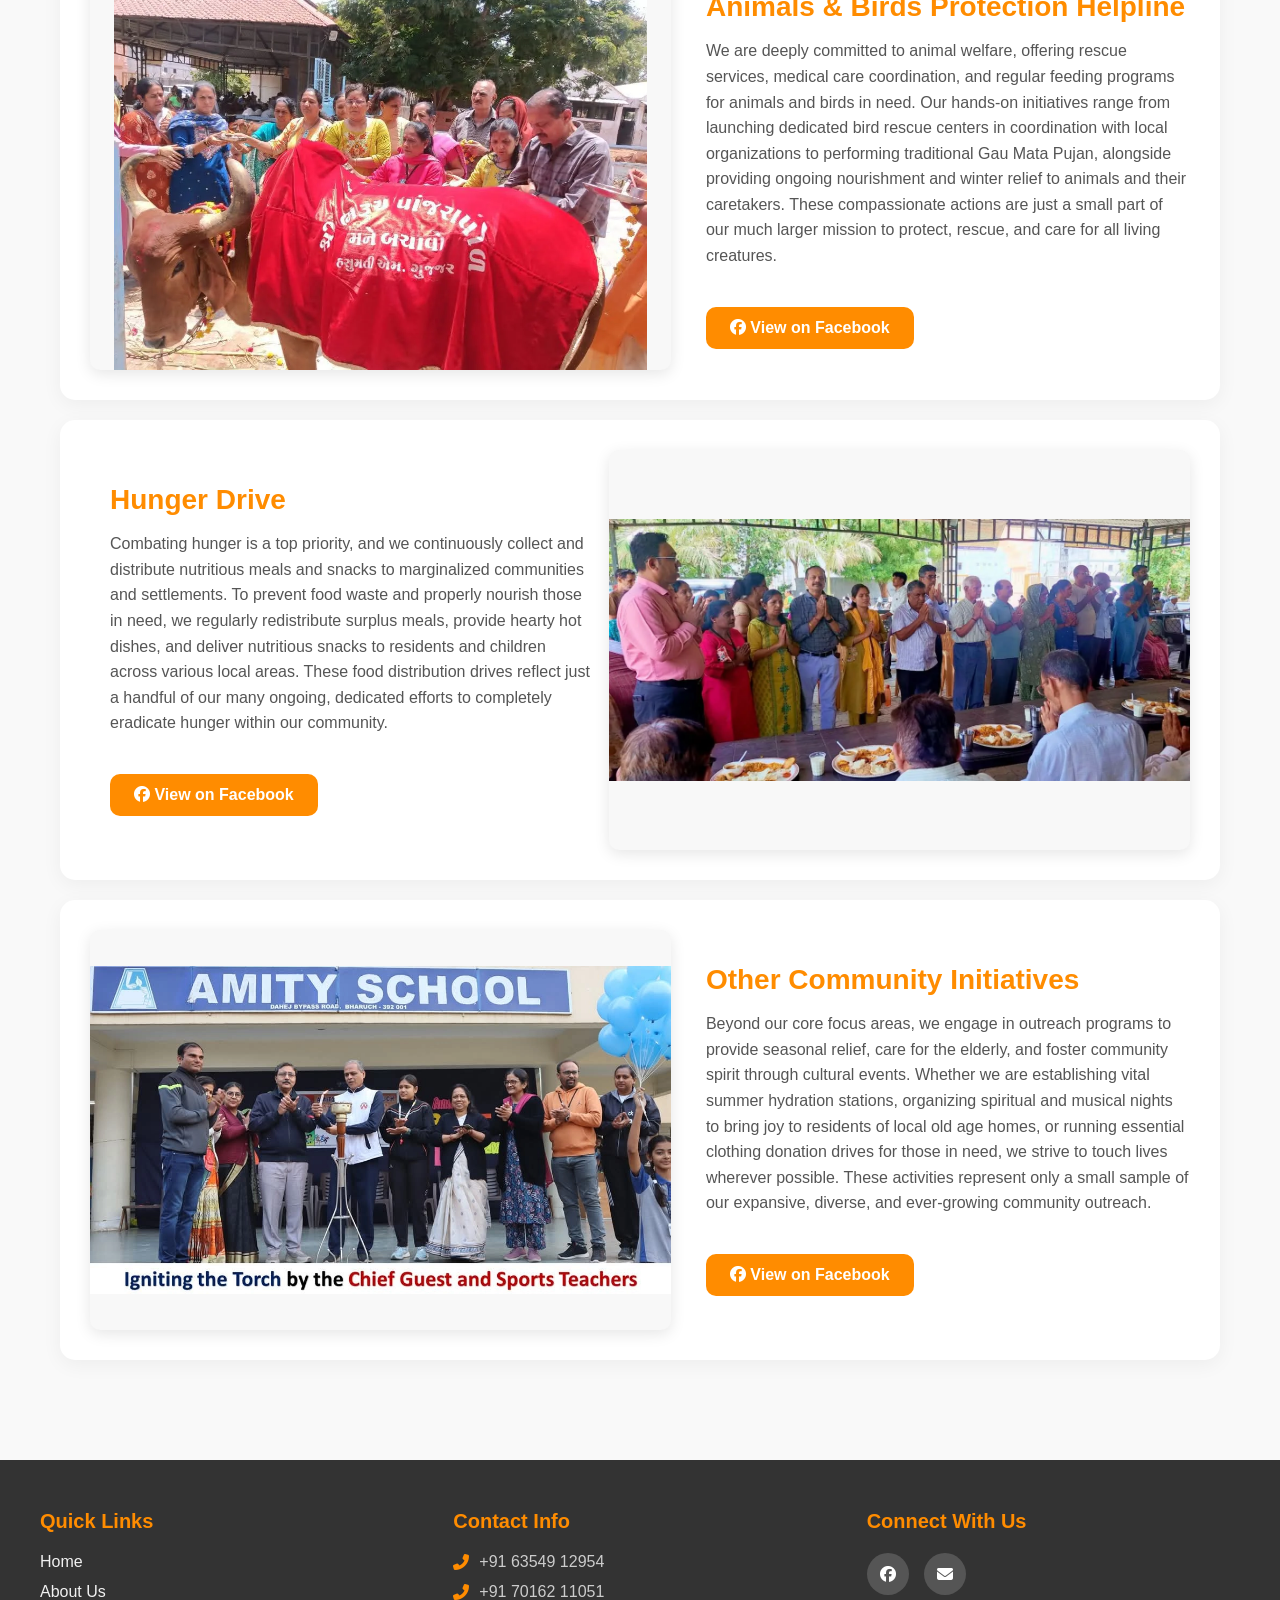
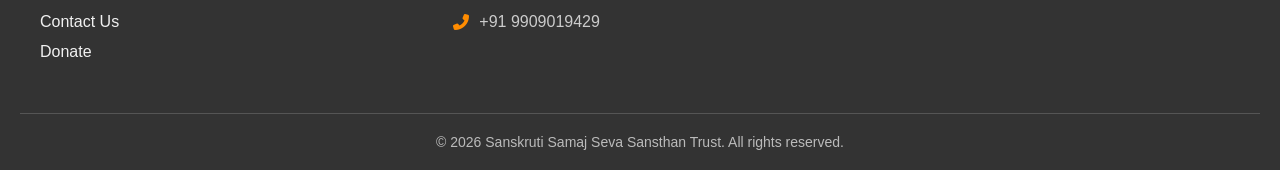
==== commit 725b1173: "chore: add more images and content" ====
--- a/about.html
+++ b/about.html
@@ -3,11 +3,26 @@
 <head>
     <meta charset="UTF-8">
     <meta name="viewport" content="width=device-width, initial-scale=1.0">
+    <meta name="title" content="About Us | Sanskruti Samaj Seva Sansthan Trust">
+<meta name="description" content="Dedicated to community service, cultural preservation, and making a lasting impact in Bharuch, Gujarat. We focus on environment, health, women empowerment, education, and hunger relief.">
+<meta name="keywords" content="NGO in Bharuch, Sanskruti Samaj Seva Sansthan, community service Gujarat, charity Bharuch, women empowerment, child protection, hunger drive Bharuch, animal rescue NGO">
+<meta name="author" content="Sanskruti Samaj Seva Sansthan Trust">
+<meta name="robots" content="index, follow">
+<meta name="language" content="English">
+
+<meta property="og:type" content="website">
+<meta property="og:url" content="https://www.yourdomain.com/">
+<meta property="og:title" content="Sanskruti Samaj Seva Sansthan Trust | NGO in Bharuch">
+<meta property="og:description" content="Empowering lives through compassionate service, sustainable environmental initiatives, and dedicated community support in Bharuch and beyond.">
+<meta property="og:image" content="https://www.yourdomain.com/images/gallery/1.webp">
+<meta property="og:site_name" content="Sanskruti Samaj Seva Sansthan Trust">
     <title>About Us - Sanskruti Samaj Seva Sansthan Trust</title>
 
     <link rel="icon" href="images/favicon.webp" type="image/webp" />
+    <link rel="preconnect" href="https://cdnjs.cloudflare.com" crossorigin>
     <link rel="stylesheet" href="styles.css" />
-    <link rel="stylesheet" href="https://cdnjs.cloudflare.com/ajax/libs/font-awesome/6.4.0/css/all.min.css">
+    <link rel="stylesheet" href="https://cdnjs.cloudflare.com/ajax/libs/font-awesome/6.4.0/css/all.min.css" media="print" onload="this.media='all'">
+    <link rel="preload" as="image" href="images/general/1.webp" fetchpriority="high">
 </head>
 <body>
     <div id="navbar"></div>
@@ -23,7 +38,7 @@
             <div class="about-gallery">
                 <div class="about-slider">
                     <!-- We give it an ID to link it to the JS script -->
-                    <img id="general_slide" class="activity-slide" alt="Who We Are" style="opacity: 0;">
+                    <img id="general_slide" class="activity-slide" src="images/general/1.webp" alt="Who We Are" style="opacity: 1;" fetchpriority="high">
                 </div>
             </div>
             <div class="about-text">
@@ -48,7 +63,8 @@
             </div>
             <div class="about-text">
                 <h2>Environment</h2>
-                <p>We actively organize tree plantation drives, cleanliness campaigns, and awareness programs to protect our natural surroundings and promote sustainable living.</p>
+                <p>The trust actively works towards enhancing green cover and promoting environmental sustainability through dedicated tree plantation drives at various public institutions and religious sites. For example, we have enriched local ecosystems by planting and donating species like Birds of Paradise, Sindoor, Kanchanar, and Paras trees across areas including the K.J. Choksi Library, Sankat Mochan Hanuman Mandir, and the Mamlatdar Office. These initiatives represent just a few of our many ongoing efforts to cultivate a greener, healthier environment for future generations.</p>
+                <br>
                 <a href="https://www.facebook.com/share/p/1BfFQPZzS2/" target="_blank" class="fb-btn"><i class="fab fa-facebook"></i> View on Facebook</a>
             </div>
         </section>
@@ -61,7 +77,8 @@
             </div>
             <div class="about-text">
                 <h2>Health (Yoga)</h2>
-                <p>Physical and mental well-being is a priority. We host regular community Yoga sessions, health camps, and wellness workshops for all age groups.</p>
+                <p>Physical and mental well-being is a priority. We actively integrate traditional wellness practices and yoga into our community programs to foster holistic physical, mental, and spiritual development. Our programs include teaching Yoga, Pranayama, and Surya Namaskar to families at events like the Bal Sanskar Shibir, often collaborating closely with the Gujarat State Yoga Board and prominent leaders from the Patanjali Yoga Samiti. While these highlight our recent focus, they are merely a snapshot of our extensive, long-term commitment to public health and wellness.</p>
+                <br>
                 <a href="https://www.facebook.com/share/p/1E2a1ZVcaT/" target="_blank" class="fb-btn"><i class="fab fa-facebook"></i> View on Facebook</a>
             </div>
         </section>
@@ -74,7 +91,8 @@
             </div>
             <div class="about-text">
                 <h2>Women Empowerment</h2>
-                <p>Providing skill development, legal awareness, and financial independence initiatives to empower women to lead self-sufficient lives.</p>
+                <p>Empowering women through health awareness, legal education, and skill recognition is a core focus, ensuring they have the knowledge and platforms to lead secure lives. We regularly host expert-led medical awareness programs, organize critical safety and cybercrime education sessions guided by local law enforcement, and arrange joyful cultural events to entertain and honor our dedicated female members. These highlights represent just a fraction of our comprehensive efforts to continuously uplift, protect, and empower women in our society.</p>
+                <br>
                 <a href="https://www.facebook.com/share/1ByErNUtpu/" target="_blank" class="fb-btn"><i class="fab fa-facebook"></i> View on Facebook</a>
             </div>
         </section>
@@ -87,7 +105,8 @@
             </div>
             <div class="about-text">
                 <h2>Education</h2>
-                <p>We believe education is the key to breaking the cycle of poverty. We distribute study materials, run free tutoring centers, and support underprivileged students.</p>
+                <p>Education is a fundamental right, and we support students by providing necessary study materials, organizing competitions, and fostering a love for learning. Our outreach includes distributing comprehensive educational kits to local tuition classes, organizing engaging drawing competitions to reward creativity, and collaborating on large-scale events like the Matrubhasha Mahotsav to promote local languages. These initiatives offer only a glimpse into our extensive work dedicated to removing barriers to education and shaping brighter futures for children.</p>
+                <br>
                 <a href="https://www.facebook.com/share/p/1M5q3qWNn6/" target="_blank" class="fb-btn"><i class="fab fa-facebook"></i> View on Facebook</a>
             </div>
         </section>
@@ -100,7 +119,8 @@
             </div>
             <div class="about-text">
                 <h2>Child Protection & Development</h2>
-                <p>Dedicated to safeguarding the rights of children, preventing exploitation, and providing safe environments for them to play, learn, and grow.</p>
+                <p>We ensure children have access to safe, joyful, and culturally enriching environments through specialized camps, festive celebrations, and inclusive activities. Whether it is hosting culture camps that teach environmental and traditional values, celebrating festivals with natural colors and special meals, or sharing joy through regular food, toy, and clothing distributions to specially-abled and underprivileged youth, we strive to make a difference. Though impactful, these moments are just a few examples of our continuous, deep-rooted dedication to overall child welfare.</p>
+                <br>
                 <a href="https://www.facebook.com/share/p/1M5q3qWNn6/" target="_blank" class="fb-btn"><i class="fab fa-facebook"></i> View on Facebook</a>
             </div>
         </section>
@@ -113,7 +133,8 @@
             </div>
             <div class="about-text">
                 <h2>Animals & Birds Protection Helpline</h2>
-                <p>We operate a rescue and support helpline for injured or abandoned animals and birds, providing medical care and safe rehabilitation.</p>
+                <p>We are deeply committed to animal welfare, offering rescue services, medical care coordination, and regular feeding programs for animals and birds in need. Our hands-on initiatives range from launching dedicated bird rescue centers in coordination with local organizations to performing traditional Gau Mata Pujan, alongside providing ongoing nourishment and winter relief to animals and their caretakers. These compassionate actions are just a small part of our much larger mission to protect, rescue, and care for all living creatures.</p>
+                <br>
                 <a href="https://www.facebook.com/share/p/1EHaqfKPLa/" target="_blank" class="fb-btn"><i class="fab fa-facebook"></i> View on Facebook</a>
             </div>
         </section>
@@ -126,12 +147,13 @@
             </div>
             <div class="about-text">
                 <h2>Hunger Drive</h2>
-                <p>No one should go to sleep hungry. We run regular food distribution drives in slums, hospitals, and low-income areas to provide nutritious meals.</p>
+                <p>Combating hunger is a top priority, and we continuously collect and distribute nutritious meals and snacks to marginalized communities and settlements. To prevent food waste and properly nourish those in need, we regularly redistribute surplus meals, provide hearty hot dishes, and deliver nutritious snacks to residents and children across various local areas. These food distribution drives reflect just a handful of our many ongoing, dedicated efforts to completely eradicate hunger within our community.</p>
+                <br>
                 <a href="https://www.facebook.com/share/p/193zahq9H9/" target="_blank" class="fb-btn"><i class="fab fa-facebook"></i> View on Facebook</a>
             </div>
         </section>
 
-<section class="about-section">
+        <section class="about-section">
             <div class="about-gallery">
                 <div class="about-slider">
                     <!-- Links to the JS via this ID -->
@@ -140,17 +162,17 @@
             </div>
             <div class="about-text">
                 <h2>Other Community Initiatives</h2>
-                <p>Beyond our core focus areas, we actively engage in various outreach programs, seasonal relief drives, and emergency support activities to help those who need it most.</p>
+                <p>Beyond our core focus areas, we engage in outreach programs to provide seasonal relief, care for the elderly, and foster community spirit through cultural events. Whether we are establishing vital summer hydration stations, organizing spiritual and musical nights to bring joy to residents of local old age homes, or running essential clothing donation drives for those in need, we strive to touch lives wherever possible. These activities represent only a small sample of our expansive, diverse, and ever-growing community outreach.</p>
+                <br>
                 <!-- Using the main trust Facebook profile link as a fallback -->
                 <a href="https://www.facebook.com/share/1JYRoqcEpg/" target="_blank" class="fb-btn"><i class="fab fa-facebook"></i> View on Facebook</a>
             </div>
         </section>
 
-	
     </main>
 
     <div id="footer"></div>
     <div id="donate-modal"></div>
-    <script src="script.js"></script>
+    <script src="script.js" defer></script>
 </body>
 </html>
--- a/styles.css
+++ b/styles.css
@@ -277,24 +277,332 @@
 .hero-content p { font-size: 16px; color: var(--text-muted); line-height: 1.6; margin-bottom: 30px; }
 .hero-buttons { display: flex; flex-direction: column; gap: 15px; align-items: flex-start; }
 
-/* --- Home Page: Focus Areas --- */
-.initiatives-section { padding: 10px 20px 60px 20px; text-align: center; background-color: var(--bg-light); }
-.initiatives-section h2 { font-size: 36px; color: var(--brand-orange); margin-bottom: 40px; }
-
-.initiatives-grid {
-    display: grid; grid-template-columns: repeat(auto-fit, minmax(200px, 1fr));
-    gap: 30px; max-width: var(--max-width-container); margin: 0 auto;
-}
-
-.initiative-card {
-    background: var(--bg-white); padding: 35px 20px;
-    border-radius: 15px; box-shadow: 0 4px 15px rgba(0,0,0,0.05);
-    transition: all 0.3s ease; cursor: default;
-}
-.initiative-card:hover { transform: translateY(-8px); box-shadow: 0 10px 25px rgba(0,0,0,0.1); }
-.initiative-card i { font-size: 45px; color: var(--brand-orange); margin-bottom: 20px; transition: transform 0.3s; }
-.initiative-card:hover i { transform: scale(1.1); }
-.initiative-card h3 { font-size: 18px; margin: 0; color: var(--text-main); }
+/* ==================================================
+   OUR FOCUS SECTION
+================================================== */
+
+.focus-section{
+    max-width: 1300px;
+    margin: 60px auto;
+    padding: 20px;
+    display: flex;
+    align-items: center;
+    justify-content: space-between;
+    gap: 60px;
+}
+
+/* ==================================================
+   LEFT CONTENT
+================================================== */
+
+.focus-content{
+    flex: 1;
+    max-width: 500px;
+}
+
+.focus-content h2{
+    color: var(--brand-orange);
+    font-size: 36px;
+    margin-bottom: 20px;
+}
+
+.focus-content p{
+    color: var(--text-muted);
+    line-height: 1.8;
+    font-size: 17px;
+    margin-bottom: 18px;
+}
+
+/* ==================================================
+   RIGHT DIAGRAM
+================================================== */
+
+.focus-diagram{
+    position: relative;
+    width: 600px;
+    height: 600px;
+    flex-shrink: 0;
+}
+
+/* Orange Ring */
+
+.focus-diagram::before{
+    content: "";
+    position: absolute;
+    top: 50%;
+    left: 50%;
+    width: 420px;
+    height: 420px;
+    border: 10px solid var(--brand-orange);
+    border-radius: 50%;
+    transform: translate(-50%, -50%);
+}
+
+/* ==================================================
+   CENTER CIRCLE
+================================================== */
+
+.center-circle{
+    position:absolute;
+    top:50%;
+    left:50%;
+    transform:translate(-50%, -50%);
+
+    width:220px;
+    height:220px;
+
+    background:#fff;
+    border-radius:50%;
+
+    display:flex;
+    flex-direction:column;
+    justify-content:center;
+    align-items:center;
+
+    text-align:center;
+    z-index:5;
+
+    box-shadow:0 5px 20px rgba(0,0,0,0.15);
+}
+
+.center-circle i{
+    font-size:40px;
+    color:var(--brand-orange);
+    margin-bottom:8px;
+}
+
+.center-circle h2{
+    font-size:22px;
+    line-height:1.2;
+    margin:0;
+    color:var(--brand-orange);
+}
+
+/* ==================================================
+   OUTER CIRCLES
+================================================== */
+
+.focus-item{
+    position: absolute;
+
+    width: 130px;
+    height: 130px;
+
+    background: #fff;
+    border-radius: 50%;
+
+    display: flex;
+    flex-direction: column;
+    justify-content: center;
+    align-items: center;
+
+    text-align: center;
+    padding: 10px;
+
+    box-shadow: 0 5px 20px rgba(0,0,0,0.08);
+}
+
+.focus-item i{
+    font-size: 28px;
+    margin-bottom: 8px;
+}
+
+.focus-item h4{
+    font-size: 14px;
+    margin: 0;
+    line-height: 1.3;
+}
+
+/* ==================================================
+   NODE POSITIONS
+================================================== */
+
+.environment{
+    top: 0;
+    left: 50%;
+    transform: translateX(-50%);
+    color: #4CAF50;
+}
+
+.health{
+    top: 65px;
+    right: 30px;
+    color: #7E57C2;
+}
+
+.women{
+    top: 235px;
+    right: 0;
+    color: #E91E63;
+}
+
+.education{
+    bottom: 65px;
+    right: 30px;
+    color: #2196F3;
+}
+
+.child{
+    bottom: 0;
+    left: 50%;
+    transform: translateX(-50%);
+    color: #009688;
+}
+
+.animal{
+    bottom: 65px;
+    left: 30px;
+    color: #FF5722;
+}
+
+.hunger{
+    top: 235px;
+    left: 0;
+    color: #FFB300;
+}
+
+.community{
+    top: 65px;
+    left: 30px;
+    color: #4CAF50;
+}
+
+/* ==================================================
+   TABLET
+================================================== */
+
+@media (max-width: 992px){
+
+    .focus-section{
+        flex-direction: column;
+        text-align: center;
+    }
+
+    .focus-content{
+        max-width: 100%;
+    }
+
+    .focus-diagram{
+        width: 500px;
+        height: 500px;
+    }
+
+    .focus-diagram::before{
+        width: 340px;
+        height: 340px;
+    }
+
+    .center-circle{
+        width: 190px;
+        height: 190px;
+    }
+
+    .center-circle h2{
+        font-size: 26px;
+    }
+
+    .focus-item{
+        width: 100px;
+        height: 100px;
+    }
+
+    .focus-item i{
+        font-size: 22px;
+    }
+
+    .focus-item h4{
+        font-size: 11px;
+    }
+}
+
+/* ==================================================
+   MOBILE
+================================================== */
+
+@media (max-width: 576px){
+
+    .focus-diagram{
+        width: 350px;
+        height: 350px;
+    }
+
+    .focus-diagram::before{
+        width: 220px;
+        height: 220px;
+    }
+
+    .center-circle{
+        width: 130px;
+        height: 130px;
+        padding: 10px;
+    }
+
+    .center-circle i{
+        font-size: 28px;
+    }
+
+    .center-circle h2{
+        font-size: 12px;
+    }
+
+    .center-circle p{
+        display: none;
+    }
+
+    .focus-item{
+        width: 75px;
+        height: 75px;
+        padding: 5px;
+    }
+
+    .focus-item i{
+        font-size: 16px;
+        margin-bottom: 4px;
+    }
+
+    .focus-item h4{
+        font-size: 8px;
+    }
+
+    .environment{
+        top: 0;
+    }
+
+    .health{
+        top: 40px;
+        right: 30px;
+    }
+
+    .women{
+        top: 140px;
+        right: 0px;
+    }
+
+    .education{
+        bottom: 40px;
+        right: 30px;
+    }
+
+    .child{
+        bottom: 0;
+    }
+
+    .animal{
+        bottom: 40px;
+        left: 30px;
+    }
+
+    .hunger{
+        top: 140px;
+        left: 0px;
+    }
+
+    .community{
+        top: 40px;
+        left: 30px;
+    }
+
+}
 
 /* --- Home Page: Impact Stats --- */
 .stats-section {
@@ -595,11 +903,16 @@
         height: 50px;
     }
 
-    /* Hamburger Button */
-    .menu-toggle {
-        display: block;
-        font-size: 30px;
-    }
+    /* Hamburger Icon - Visible on Mobile */
+.menu-toggle {
+    display: block;             /* CHANGED FROM none TO block */
+    font-size: 28px;
+    cursor: pointer;
+    color: var(--brand-orange); 
+    background: transparent;    
+    border: none;               
+    padding: 0;                 
+}
 
     /* Mobile Menu */
     .navbar-links {
@@ -812,3 +1125,48 @@
         font-size: 18px;
     }
 }
+
+/* --- Home Page: MVV Section --- */
+.mvv-section { 
+    padding: 70px 20px; 
+    background-color: var(--bg-white); 
+    text-align: center; 
+}
+
+.mvv-grid { 
+    display: grid; 
+    grid-template-columns: repeat(auto-fit, minmax(300px, 1fr)); 
+    gap: 30px; 
+    max-width: 1100px; 
+    margin: 40px auto 0; 
+}
+
+.mvv-card { 
+    padding: 30px; 
+    background: var(--bg-light); 
+    border-radius: 15px; 
+    transition: transform 0.3s ease; 
+}
+
+.mvv-card:hover { 
+    transform: translateY(-10px); 
+    box-shadow: 0 10px 25px rgba(0,0,0,0.05);
+}
+
+.mvv-card i { 
+    font-size: 40px; 
+    color: var(--brand-orange); 
+    margin-bottom: 20px; 
+}
+
+.mvv-card h3 { 
+    color: var(--text-main); 
+    margin-bottom: 15px; 
+    font-size: 22px;
+}
+
+.mvv-card p { 
+    color: var(--text-muted); 
+    line-height: 1.6; 
+    font-size: 15px;
+}
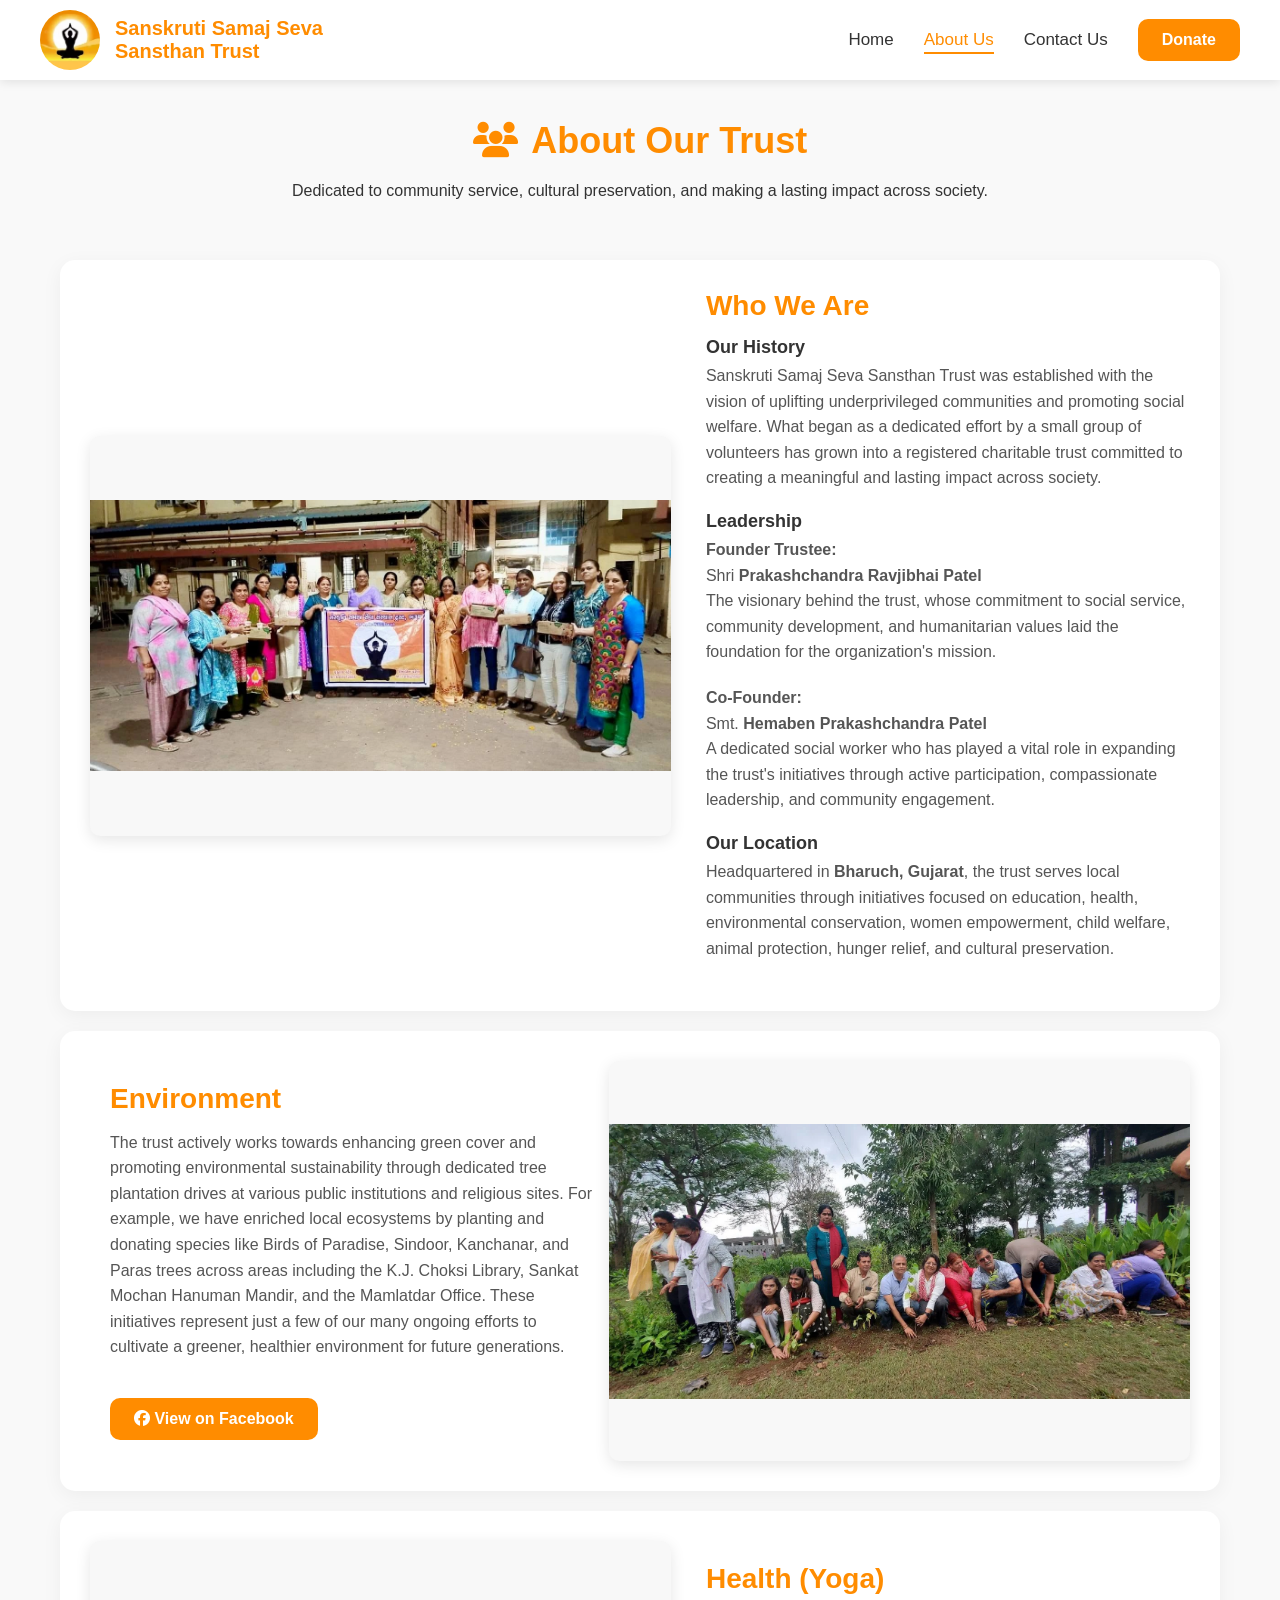
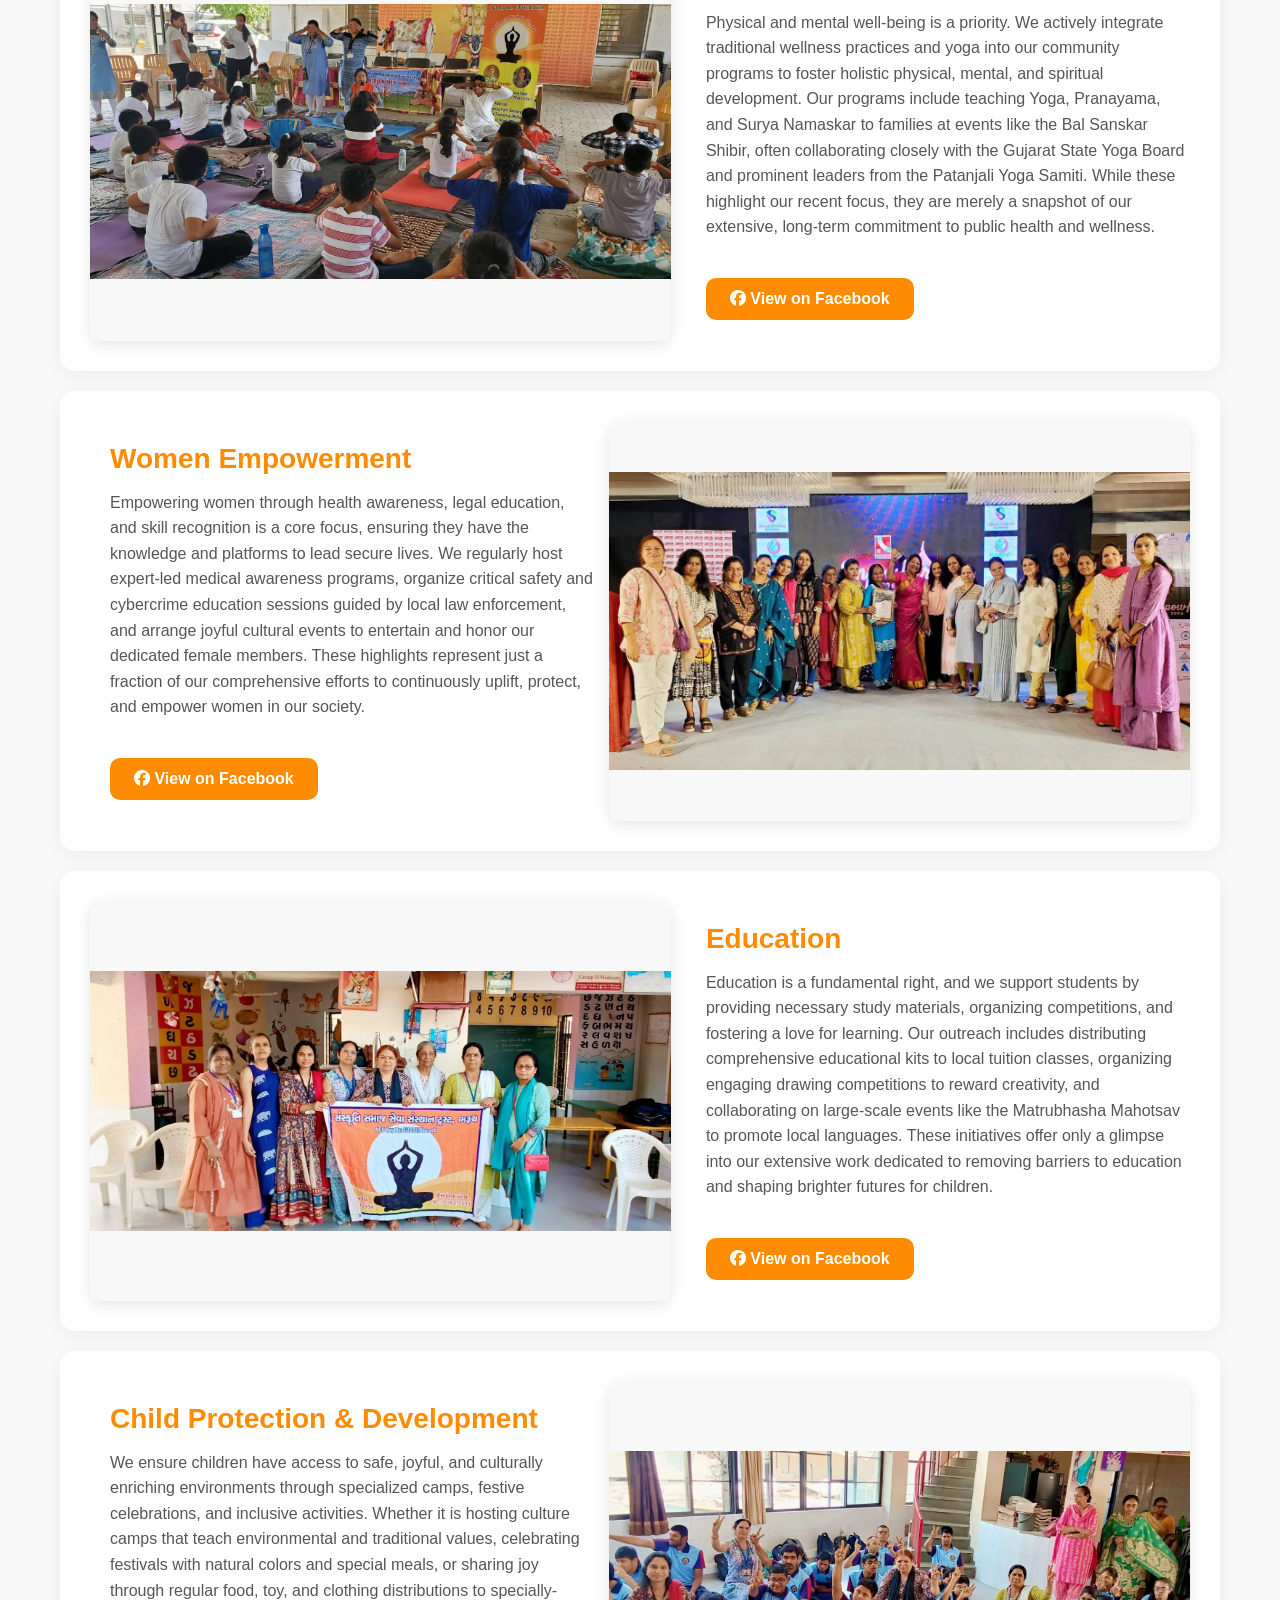
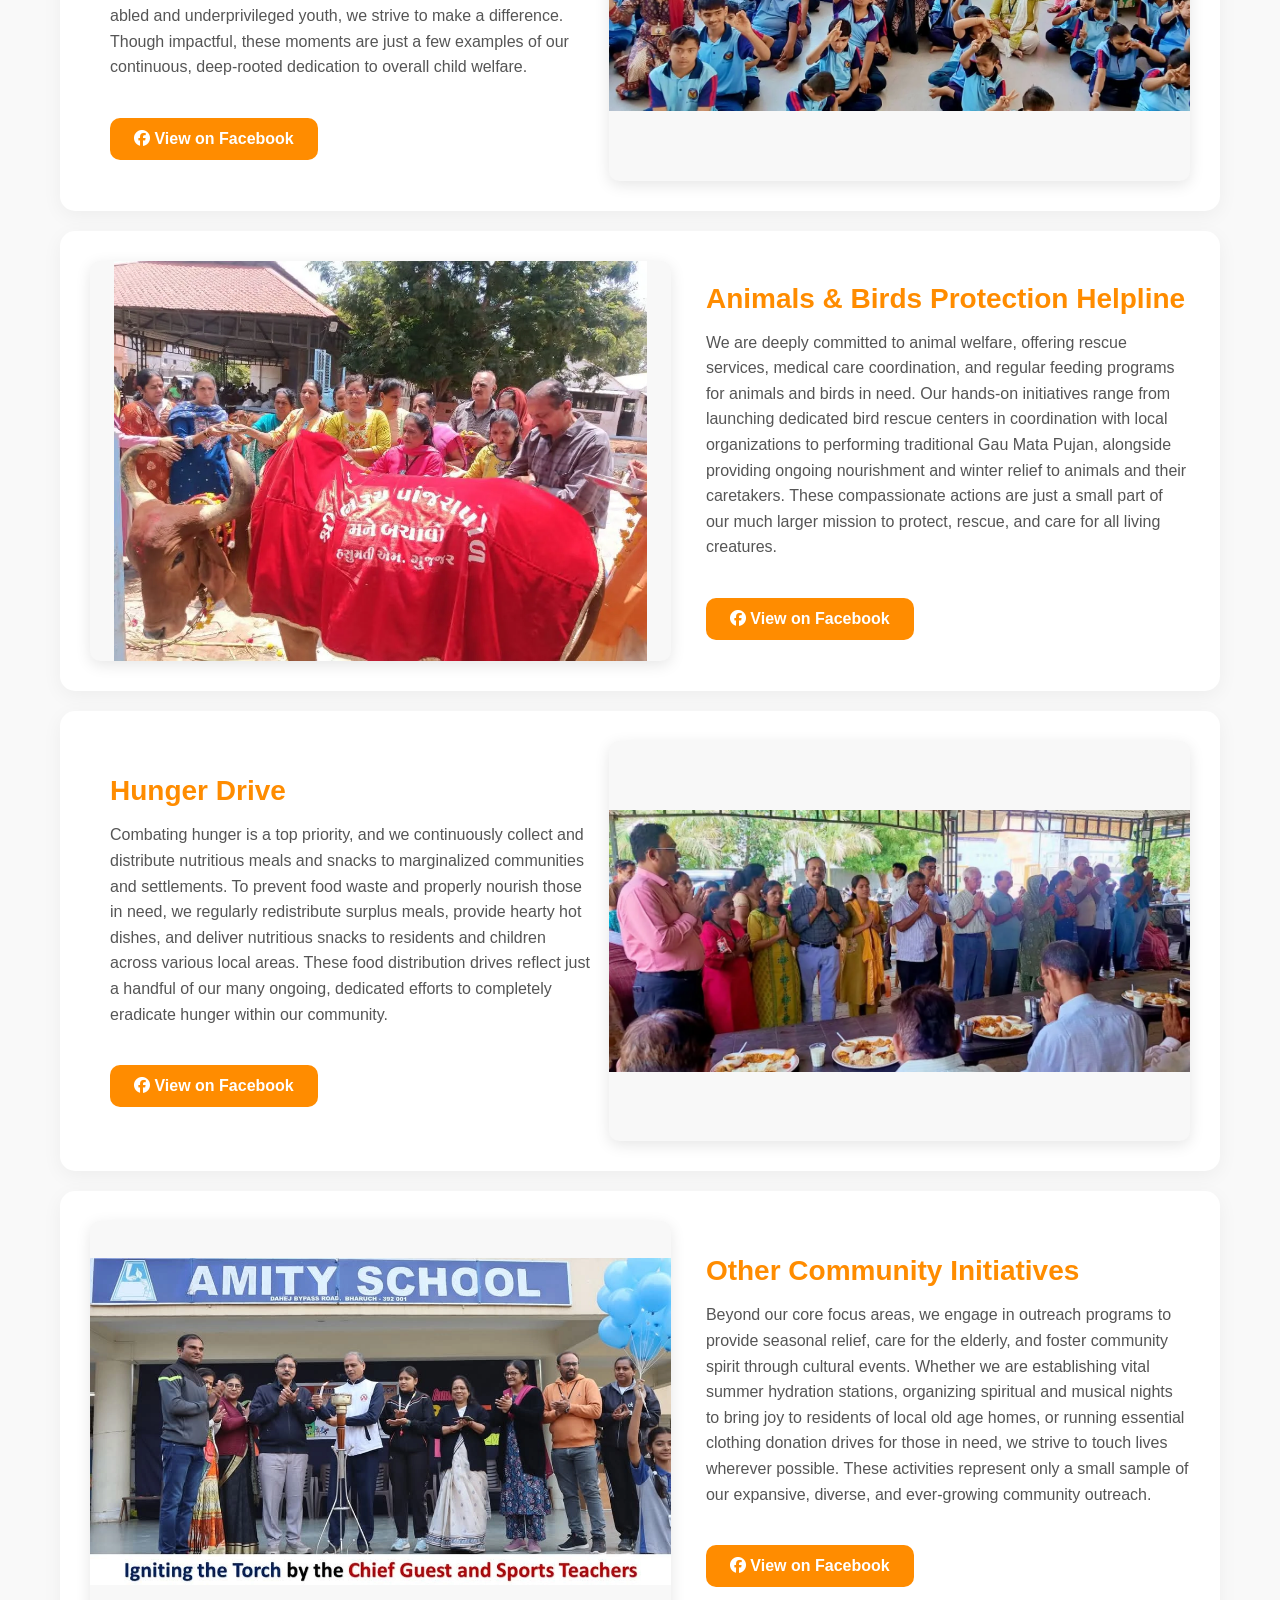
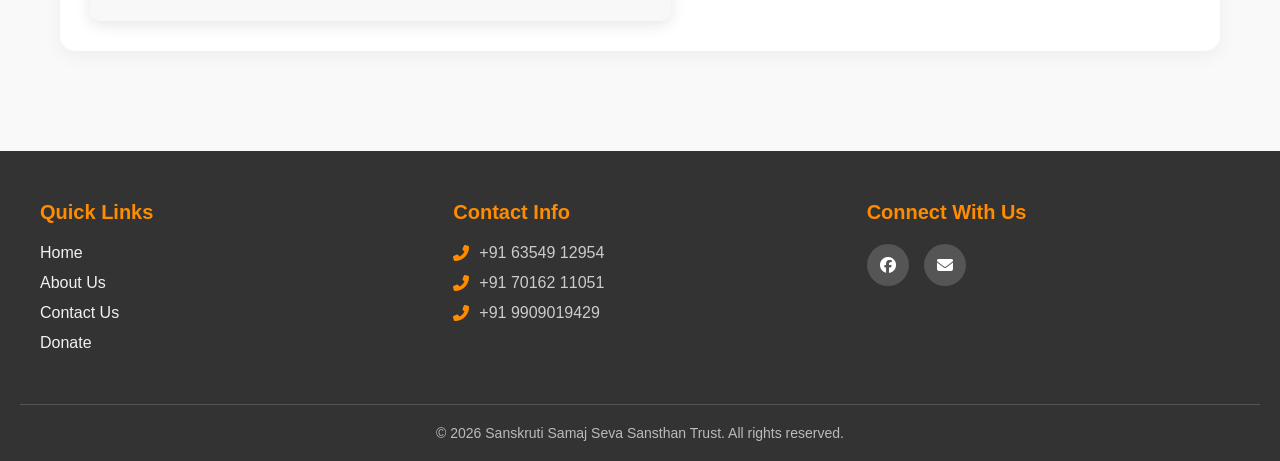
==== commit 9805964e: "chore:added founder and co-founder names and updated statistics" ====
--- a/about.html
+++ b/about.html
@@ -43,15 +43,41 @@
             </div>
             <div class="about-text">
                 <h2>Who We Are</h2>
-                
-                <h4>History</h4>
-                <p>Founded with the vision of uplifting the marginalized, our trust has grown from a small group of volunteers to a registered NGO driving real change.</p>
-                
-                <h4>Founder</h4>
-                <p>Guided by compassionate leadership, our founders established this trust to serve as a bridge between resources and those who need them most.</p>
-                
-                <h4>Place</h4>
-                <p>We are proudly based in Bharuch, Gujarat, serving the local communities and expanding our reach to surrounding regions.</p>
+
+                <h4>Our History</h4>
+                <p>
+                    Sanskruti Samaj Seva Sansthan Trust was established with the vision of
+                    uplifting underprivileged communities and promoting social welfare.
+                    What began as a dedicated effort by a small group of volunteers has
+                    grown into a registered charitable trust committed to creating a
+                    meaningful and lasting impact across society.
+                </p>
+
+                <h4>Leadership</h4>
+
+                <p>
+                    <strong>Founder Trustee:</strong><br>
+                    Shri <strong>Prakashchandra Ravjibhai Patel</strong><br>
+                    The visionary behind the trust, whose commitment to social service,
+                    community development, and humanitarian values laid the foundation for
+                    the organization's mission.
+                </p>
+
+                <p>
+                    <strong>Co-Founder:</strong><br>
+                    Smt. <strong>Hemaben Prakashchandra Patel</strong><br>
+                    A dedicated social worker who has played a vital role in expanding the
+                    trust's initiatives through active participation, compassionate
+                    leadership, and community engagement.
+                </p>
+
+                <h4>Our Location</h4>
+                <p>
+                    Headquartered in <strong>Bharuch, Gujarat</strong>, the trust serves
+                    local communities through initiatives focused on education, health,
+                    environmental conservation, women empowerment, child welfare, animal
+                    protection, hunger relief, and cultural preservation.
+                </p>
             </div>
         </section>
 
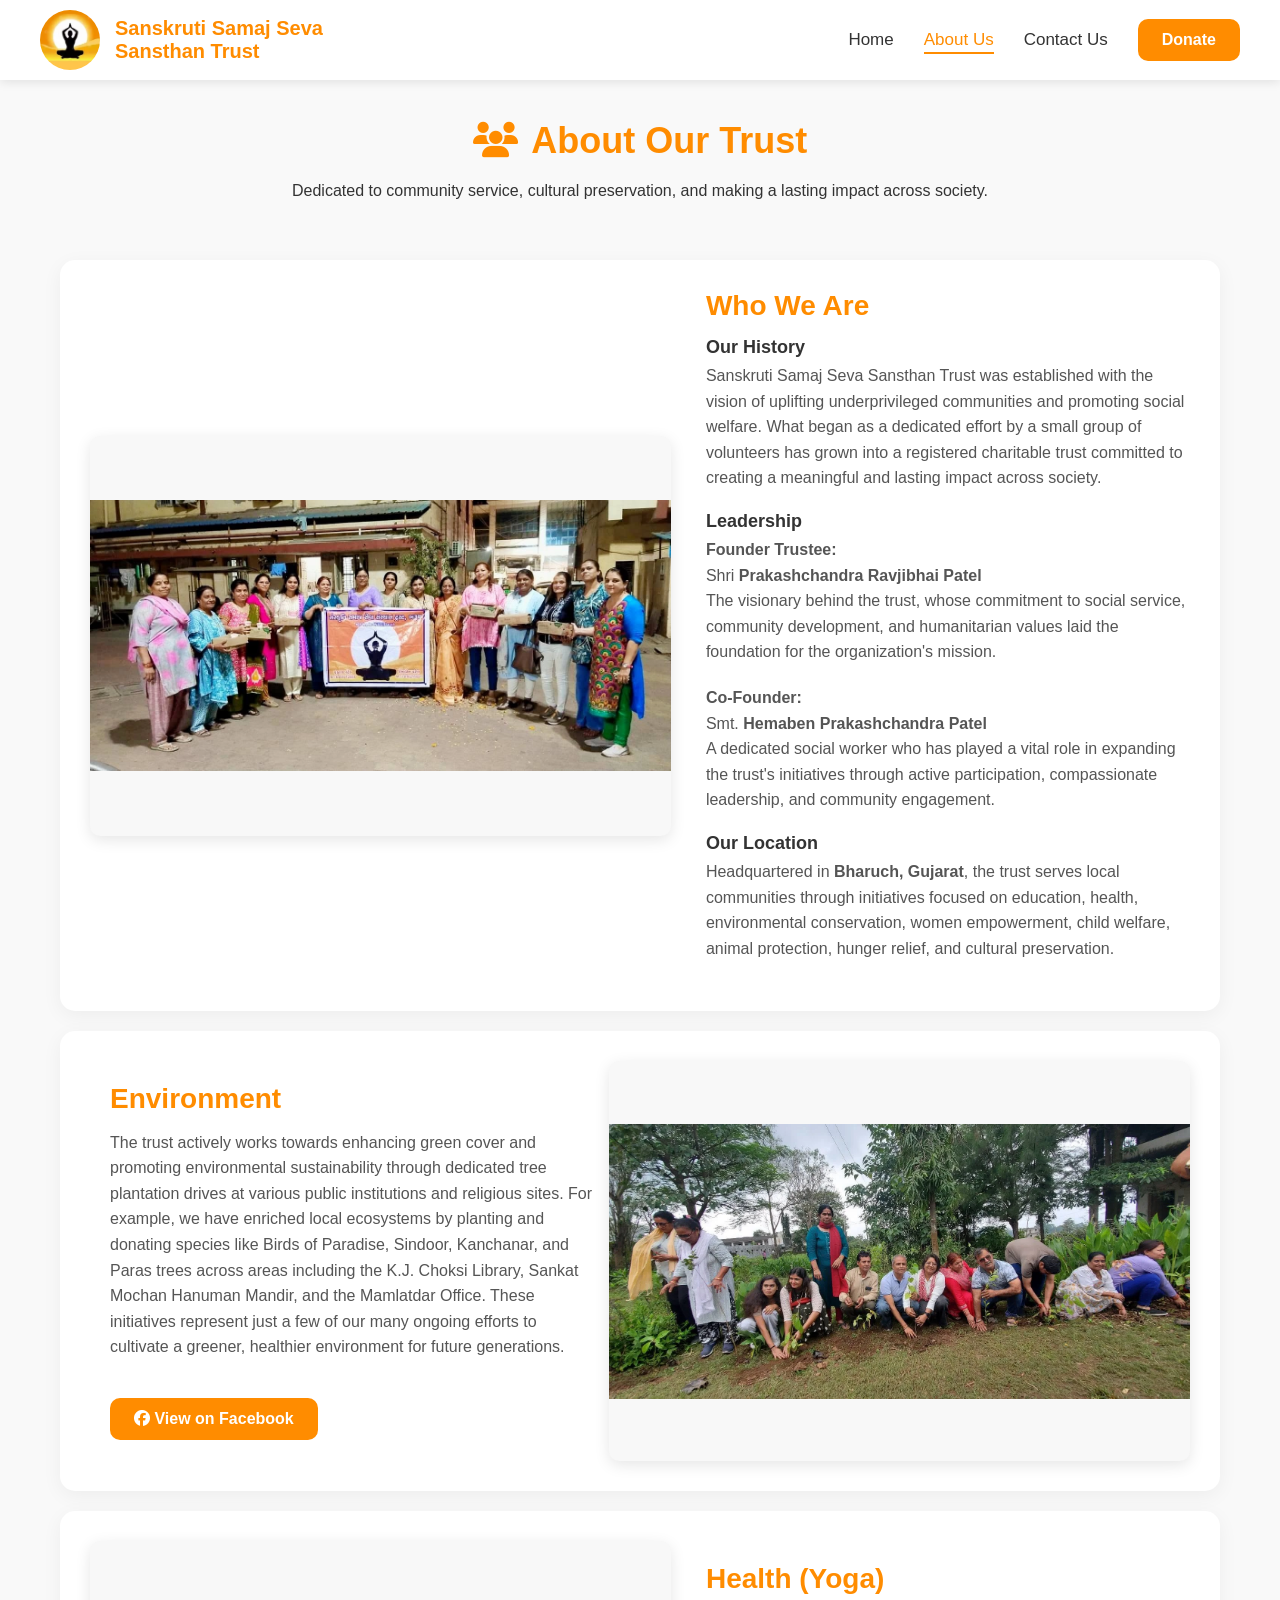
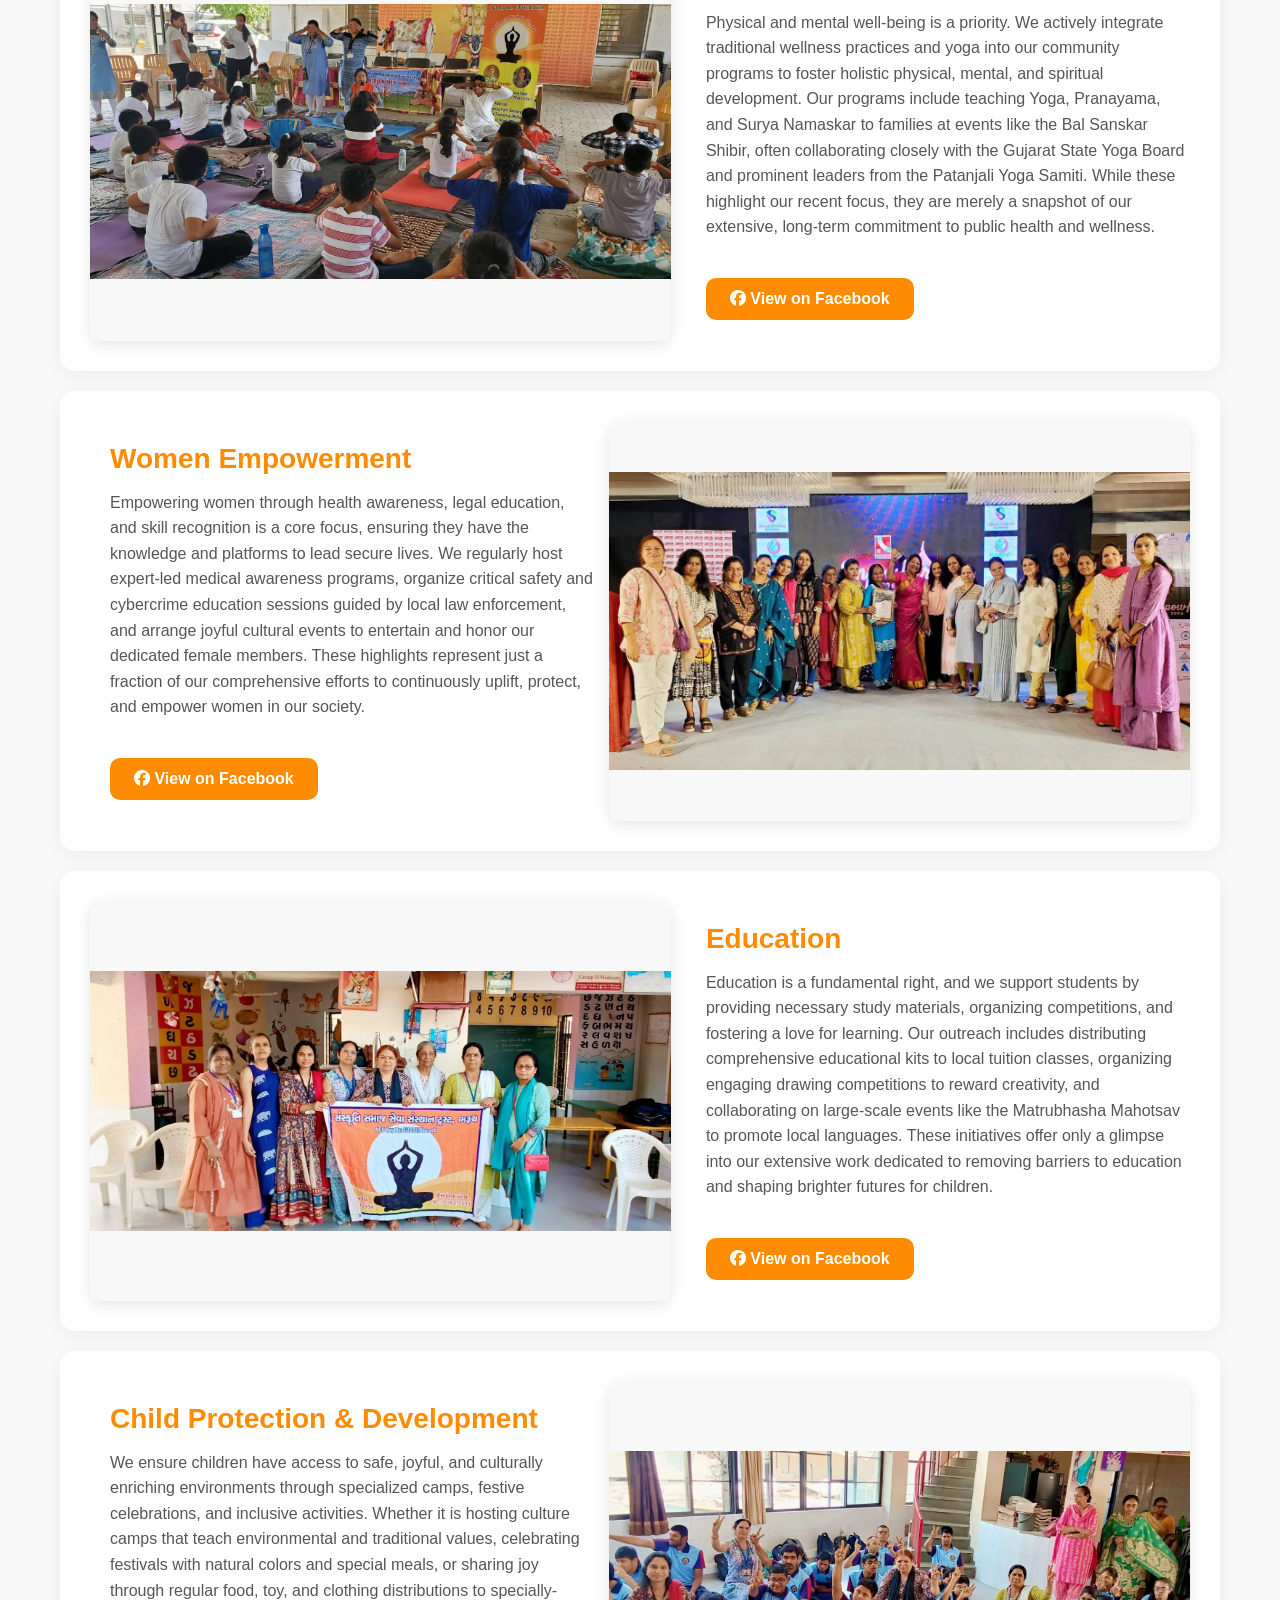
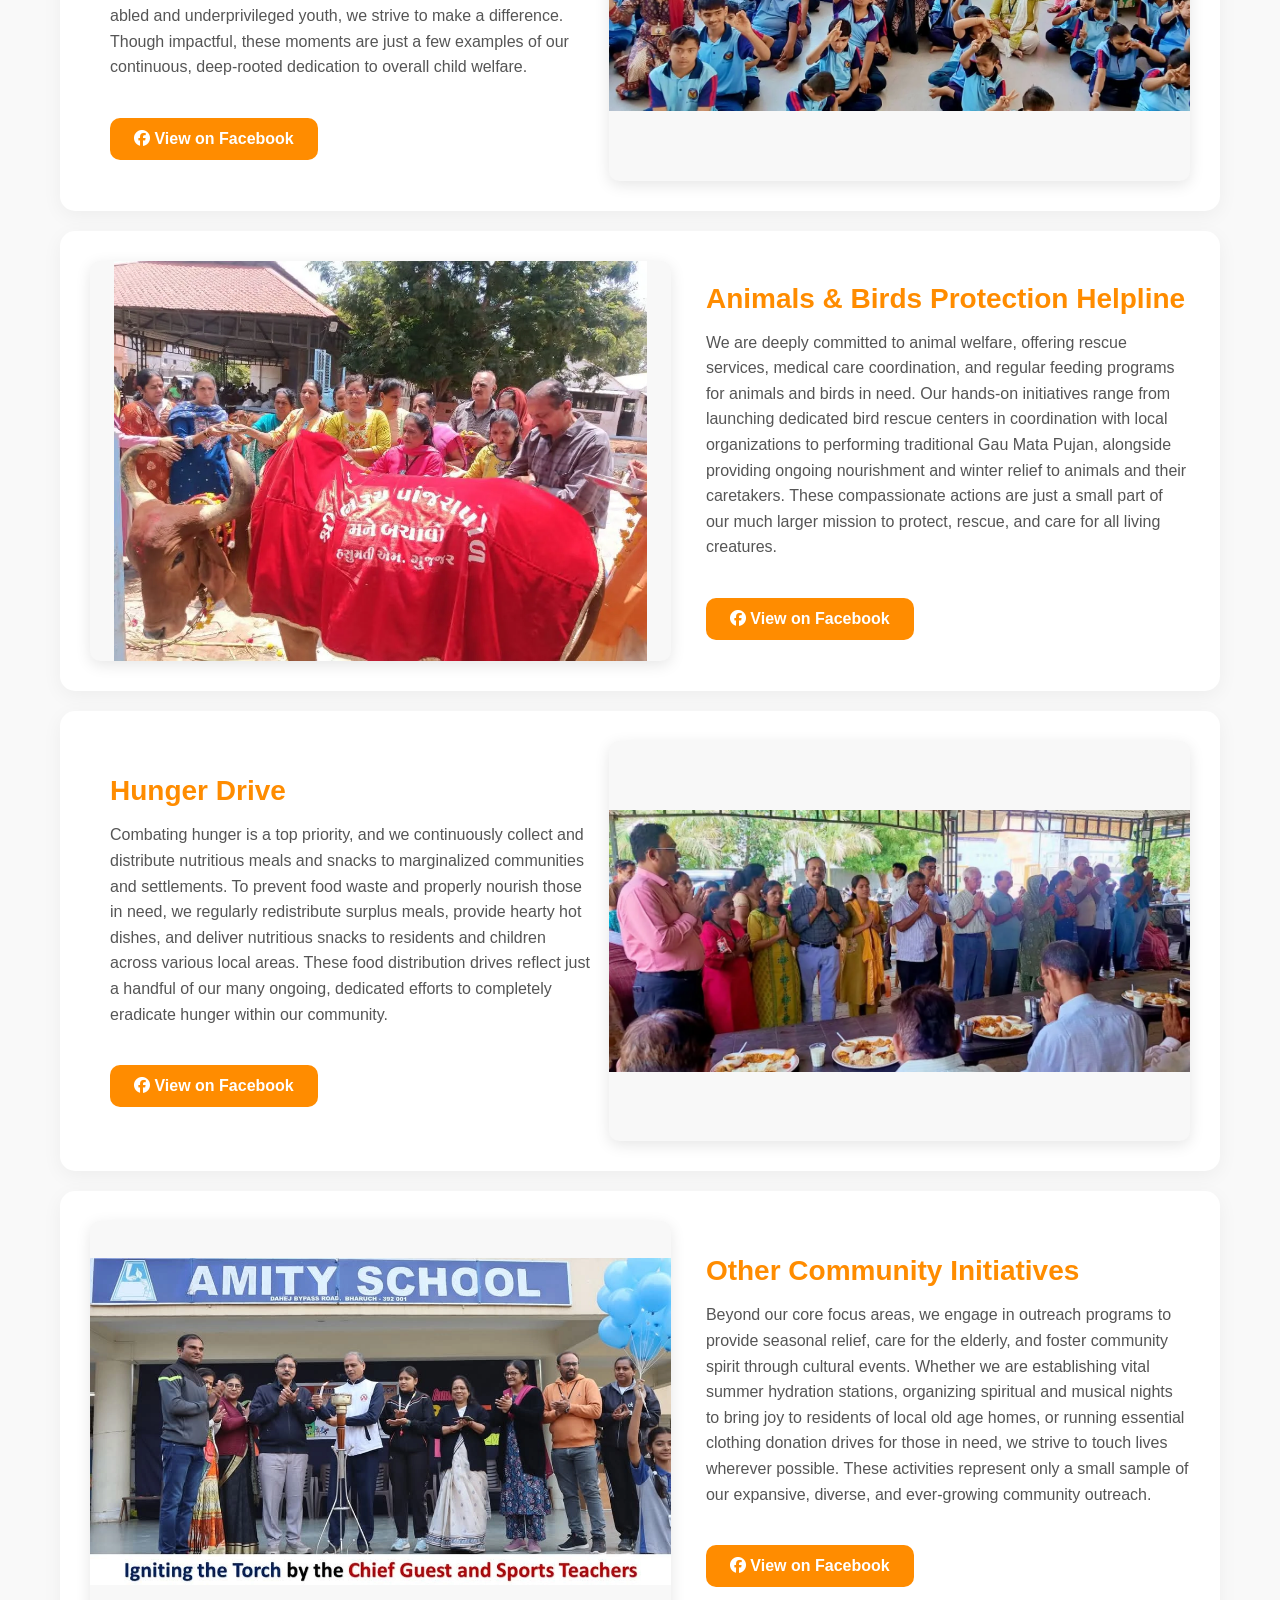
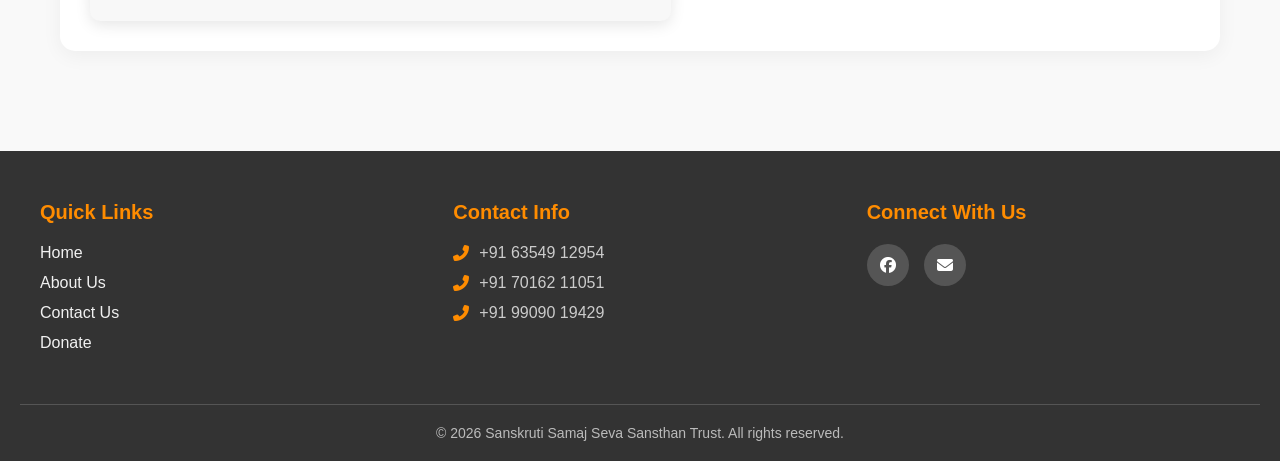
==== commit e1f5b709: "chore: reformat" ====
--- a/about.html
+++ b/about.html
@@ -1,204 +1,184 @@
 <!DOCTYPE html>
 <html lang="en">
-<head>
-    <meta charset="UTF-8">
-    <meta name="viewport" content="width=device-width, initial-scale=1.0">
-    <meta name="title" content="About Us | Sanskruti Samaj Seva Sansthan Trust">
-<meta name="description" content="Dedicated to community service, cultural preservation, and making a lasting impact in Bharuch, Gujarat. We focus on environment, health, women empowerment, education, and hunger relief.">
-<meta name="keywords" content="NGO in Bharuch, Sanskruti Samaj Seva Sansthan, community service Gujarat, charity Bharuch, women empowerment, child protection, hunger drive Bharuch, animal rescue NGO">
-<meta name="author" content="Sanskruti Samaj Seva Sansthan Trust">
-<meta name="robots" content="index, follow">
-<meta name="language" content="English">
-
-<meta property="og:type" content="website">
-<meta property="og:url" content="https://www.yourdomain.com/">
-<meta property="og:title" content="Sanskruti Samaj Seva Sansthan Trust | NGO in Bharuch">
-<meta property="og:description" content="Empowering lives through compassionate service, sustainable environmental initiatives, and dedicated community support in Bharuch and beyond.">
-<meta property="og:image" content="https://www.yourdomain.com/images/gallery/1.webp">
-<meta property="og:site_name" content="Sanskruti Samaj Seva Sansthan Trust">
-    <title>About Us - Sanskruti Samaj Seva Sansthan Trust</title>
-
-    <link rel="icon" href="images/favicon.webp" type="image/webp" />
-    <link rel="preconnect" href="https://cdnjs.cloudflare.com" crossorigin>
-    <link rel="stylesheet" href="styles.css" />
-    <link rel="stylesheet" href="https://cdnjs.cloudflare.com/ajax/libs/font-awesome/6.4.0/css/all.min.css" media="print" onload="this.media='all'">
-    <link rel="preload" as="image" href="images/general/1.webp" fetchpriority="high">
-</head>
-<body>
-    <div id="navbar"></div>
-
-    <main class="content-container about-page">
-        
-        <header class="page-header">
+   <head>
+      <meta charset="utf8">
+      <meta name="viewport" content="width=device-width, initial-scale=1.0">
+      <meta name="title" content="About Us | Sanskruti Samaj Seva Sansthan Trust">
+      <meta name="description" content="Dedicated to community service, cultural preservation, and making a lasting impact in Bharuch, Gujarat. We focus on environment, health, women empowerment, education, and hunger relief.">
+      <meta name="keywords" content="NGO in Bharuch, Sanskruti Samaj Seva Sansthan, community service Gujarat, charity Bharuch, women empowerment, child protection, hunger drive Bharuch, animal rescue NGO">
+      <meta name="author" content="Sanskruti Samaj Seva Sansthan Trust">
+      <meta name="robots" content="index, follow">
+      <meta name="language" content="English">
+      <meta property="og:type" content="website">
+      <meta property="og:url" content="https://www.yourdomain.com/">
+      <meta property="og:title" content="Sanskruti Samaj Seva Sansthan Trust | NGO in Bharuch">
+      <meta property="og:description" content="Empowering lives through compassionate service, sustainable environmental initiatives, and dedicated community support in Bharuch and beyond.">
+      <meta property="og:image" content="https://www.yourdomain.com/images/gallery/1.webp">
+      <meta property="og:site_name" content="Sanskruti Samaj Seva Sansthan Trust">
+      <title>About Us - Sanskruti Samaj Seva Sansthan Trust</title>
+      <link rel="icon" href="images/favicon.webp" type="image/webp" />
+      <link rel="preconnect" href="https://cdnjs.cloudflare.com" crossorigin>
+      <link rel="stylesheet" href="styles.css" />
+      <link rel="stylesheet" href="https://cdnjs.cloudflare.com/ajax/libs/font-awesome/6.4.0/css/all.min.css" media="print" onload="this.media='all'">
+      <link rel="preload" as="image" href="images/general/1.webp" fetchpriority="high">
+   </head>
+   <body>
+      <div id="navbar"></div>
+      <main class="content-container about-page">
+         <header class="page-header">
             <h1 class="page-title"><i class="fas fa-users"></i> About Our Trust</h1>
             <p class="contact-intro">Dedicated to community service, cultural preservation, and making a lasting impact across society.</p>
-        </header>
-
-       <section class="about-section">
+         </header>
+         <section class="about-section">
             <div class="about-gallery">
-                <div class="about-slider">
-                    <!-- We give it an ID to link it to the JS script -->
-                    <img id="general_slide" class="activity-slide" src="images/general/1.webp" alt="Who We Are" style="opacity: 1;" fetchpriority="high">
-                </div>
+               <div class="about-slider">
+                  <!-- We give it an ID to link it to the JS script -->
+                  <img id="general_slide" class="activity-slide" src="images/general/1.webp" alt="Who We Are" style="opacity: 1;" fetchpriority="high">
+               </div>
             </div>
             <div class="about-text">
-                <h2>Who We Are</h2>
-
-                <h4>Our History</h4>
-                <p>
-                    Sanskruti Samaj Seva Sansthan Trust was established with the vision of
-                    uplifting underprivileged communities and promoting social welfare.
-                    What began as a dedicated effort by a small group of volunteers has
-                    grown into a registered charitable trust committed to creating a
-                    meaningful and lasting impact across society.
-                </p>
-
-                <h4>Leadership</h4>
-
-                <p>
-                    <strong>Founder Trustee:</strong><br>
-                    Shri <strong>Prakashchandra Ravjibhai Patel</strong><br>
-                    The visionary behind the trust, whose commitment to social service,
-                    community development, and humanitarian values laid the foundation for
-                    the organization's mission.
-                </p>
-
-                <p>
-                    <strong>Co-Founder:</strong><br>
-                    Smt. <strong>Hemaben Prakashchandra Patel</strong><br>
-                    A dedicated social worker who has played a vital role in expanding the
-                    trust's initiatives through active participation, compassionate
-                    leadership, and community engagement.
-                </p>
-
-                <h4>Our Location</h4>
-                <p>
-                    Headquartered in <strong>Bharuch, Gujarat</strong>, the trust serves
-                    local communities through initiatives focused on education, health,
-                    environmental conservation, women empowerment, child welfare, animal
-                    protection, hunger relief, and cultural preservation.
-                </p>
+               <h2>Who We Are</h2>
+               <h4>Our History</h4>
+               <p>
+                  Sanskruti Samaj Seva Sansthan Trust was established with the vision of
+                  uplifting underprivileged communities and promoting social welfare.
+                  What began as a dedicated effort by a small group of volunteers has
+                  grown into a registered charitable trust committed to creating a
+                  meaningful and lasting impact across society.
+               </p>
+               <h4>Leadership</h4>
+               <p>
+                  <strong>Founder Trustee:</strong><br>
+                  Shri <strong>Prakashchandra Ravjibhai Patel</strong><br>
+                  The visionary behind the trust, whose commitment to social service,
+                  community development, and humanitarian values laid the foundation for
+                  the organization's mission.
+               </p>
+               <p>
+                  <strong>Co-Founder:</strong><br>
+                  Smt. <strong>Hemaben Prakashchandra Patel</strong><br>
+                  A dedicated social worker who has played a vital role in expanding the
+                  trust's initiatives through active participation, compassionate
+                  leadership, and community engagement.
+               </p>
+               <h4>Our Location</h4>
+               <p>
+                  Headquartered in <strong>Bharuch, Gujarat</strong>, the trust serves
+                  local communities through initiatives focused on education, health,
+                  environmental conservation, women empowerment, child welfare, animal
+                  protection, hunger relief, and cultural preservation.
+               </p>
             </div>
-        </section>
-
-        <section class="about-section reverse">
+         </section>
+         <section class="about-section reverse">
             <div class="about-gallery">
-                <div class="about-slider">
-                    <img id="environment_slide" class="activity-slide" alt="Environment Activity" style="opacity: 0;">
-                </div>
+               <div class="about-slider">
+                  <img id="environment_slide" class="activity-slide" alt="Environment Activity" style="opacity: 0;">
+               </div>
             </div>
             <div class="about-text">
-                <h2>Environment</h2>
-                <p>The trust actively works towards enhancing green cover and promoting environmental sustainability through dedicated tree plantation drives at various public institutions and religious sites. For example, we have enriched local ecosystems by planting and donating species like Birds of Paradise, Sindoor, Kanchanar, and Paras trees across areas including the K.J. Choksi Library, Sankat Mochan Hanuman Mandir, and the Mamlatdar Office. These initiatives represent just a few of our many ongoing efforts to cultivate a greener, healthier environment for future generations.</p>
-                <br>
-                <a href="https://www.facebook.com/share/p/1BfFQPZzS2/" target="_blank" class="fb-btn"><i class="fab fa-facebook"></i> View on Facebook</a>
+               <h2>Environment</h2>
+               <p>The trust actively works towards enhancing green cover and promoting environmental sustainability through dedicated tree plantation drives at various public institutions and religious sites. For example, we have enriched local ecosystems by planting and donating species like Birds of Paradise, Sindoor, Kanchanar, and Paras trees across areas including the K.J. Choksi Library, Sankat Mochan Hanuman Mandir, and the Mamlatdar Office. These initiatives represent just a few of our many ongoing efforts to cultivate a greener, healthier environment for future generations.</p>
+               <br>
+               <a href="https://www.facebook.com/share/p/1BfFQPZzS2/" target="_blank" class="fb-btn"><i class="fab fa-facebook"></i> View on Facebook</a>
             </div>
-        </section>
-
-        <section class="about-section">
+         </section>
+         <section class="about-section">
             <div class="about-gallery">
-                <div class="about-slider">
-                    <img id="health_slide" class="activity-slide" alt="Health and Yoga" style="opacity: 0;">
-                </div>
+               <div class="about-slider">
+                  <img id="health_slide" class="activity-slide" alt="Health and Yoga" style="opacity: 0;">
+               </div>
             </div>
             <div class="about-text">
-                <h2>Health (Yoga)</h2>
-                <p>Physical and mental well-being is a priority. We actively integrate traditional wellness practices and yoga into our community programs to foster holistic physical, mental, and spiritual development. Our programs include teaching Yoga, Pranayama, and Surya Namaskar to families at events like the Bal Sanskar Shibir, often collaborating closely with the Gujarat State Yoga Board and prominent leaders from the Patanjali Yoga Samiti. While these highlight our recent focus, they are merely a snapshot of our extensive, long-term commitment to public health and wellness.</p>
-                <br>
-                <a href="https://www.facebook.com/share/p/1E2a1ZVcaT/" target="_blank" class="fb-btn"><i class="fab fa-facebook"></i> View on Facebook</a>
+               <h2>Health (Yoga)</h2>
+               <p>Physical and mental well-being is a priority. We actively integrate traditional wellness practices and yoga into our community programs to foster holistic physical, mental, and spiritual development. Our programs include teaching Yoga, Pranayama, and Surya Namaskar to families at events like the Bal Sanskar Shibir, often collaborating closely with the Gujarat State Yoga Board and prominent leaders from the Patanjali Yoga Samiti. While these highlight our recent focus, they are merely a snapshot of our extensive, long-term commitment to public health and wellness.</p>
+               <br>
+               <a href="https://www.facebook.com/share/p/1E2a1ZVcaT/" target="_blank" class="fb-btn"><i class="fab fa-facebook"></i> View on Facebook</a>
             </div>
-        </section>
-
-        <section class="about-section reverse">
+         </section>
+         <section class="about-section reverse">
             <div class="about-gallery">
-                <div class="about-slider">
-                    <img id="women_slide" class="activity-slide" alt="Women Empowerment" style="opacity: 0;">
-                </div>
+               <div class="about-slider">
+                  <img id="women_slide" class="activity-slide" alt="Women Empowerment" style="opacity: 0;">
+               </div>
             </div>
             <div class="about-text">
-                <h2>Women Empowerment</h2>
-                <p>Empowering women through health awareness, legal education, and skill recognition is a core focus, ensuring they have the knowledge and platforms to lead secure lives. We regularly host expert-led medical awareness programs, organize critical safety and cybercrime education sessions guided by local law enforcement, and arrange joyful cultural events to entertain and honor our dedicated female members. These highlights represent just a fraction of our comprehensive efforts to continuously uplift, protect, and empower women in our society.</p>
-                <br>
-                <a href="https://www.facebook.com/share/1ByErNUtpu/" target="_blank" class="fb-btn"><i class="fab fa-facebook"></i> View on Facebook</a>
+               <h2>Women Empowerment</h2>
+               <p>Empowering women through health awareness, legal education, and skill recognition is a core focus, ensuring they have the knowledge and platforms to lead secure lives. We regularly host expert-led medical awareness programs, organize critical safety and cybercrime education sessions guided by local law enforcement, and arrange joyful cultural events to entertain and honor our dedicated female members. These highlights represent just a fraction of our comprehensive efforts to continuously uplift, protect, and empower women in our society.</p>
+               <br>
+               <a href="https://www.facebook.com/share/1ByErNUtpu/" target="_blank" class="fb-btn"><i class="fab fa-facebook"></i> View on Facebook</a>
             </div>
-        </section>
-
-        <section class="about-section">
+         </section>
+         <section class="about-section">
             <div class="about-gallery">
-                <div class="about-slider">
-                    <img id="education_slide" class="activity-slide" alt="Education" style="opacity: 0;">
-                </div>
+               <div class="about-slider">
+                  <img id="education_slide" class="activity-slide" alt="Education" style="opacity: 0;">
+               </div>
             </div>
             <div class="about-text">
-                <h2>Education</h2>
-                <p>Education is a fundamental right, and we support students by providing necessary study materials, organizing competitions, and fostering a love for learning. Our outreach includes distributing comprehensive educational kits to local tuition classes, organizing engaging drawing competitions to reward creativity, and collaborating on large-scale events like the Matrubhasha Mahotsav to promote local languages. These initiatives offer only a glimpse into our extensive work dedicated to removing barriers to education and shaping brighter futures for children.</p>
-                <br>
-                <a href="https://www.facebook.com/share/p/1M5q3qWNn6/" target="_blank" class="fb-btn"><i class="fab fa-facebook"></i> View on Facebook</a>
+               <h2>Education</h2>
+               <p>Education is a fundamental right, and we support students by providing necessary study materials, organizing competitions, and fostering a love for learning. Our outreach includes distributing comprehensive educational kits to local tuition classes, organizing engaging drawing competitions to reward creativity, and collaborating on large-scale events like the Matrubhasha Mahotsav to promote local languages. These initiatives offer only a glimpse into our extensive work dedicated to removing barriers to education and shaping brighter futures for children.</p>
+               <br>
+               <a href="https://www.facebook.com/share/p/1M5q3qWNn6/" target="_blank" class="fb-btn"><i class="fab fa-facebook"></i> View on Facebook</a>
             </div>
-        </section>
-
-        <section class="about-section reverse">
+         </section>
+         <section class="about-section reverse">
             <div class="about-gallery">
-                <div class="about-slider">
-                    <img id="child_protection_slide" class="activity-slide" alt="Child Protection" style="opacity: 0;">
-                </div>
+               <div class="about-slider">
+                  <img id="child_protection_slide" class="activity-slide" alt="Child Protection" style="opacity: 0;">
+               </div>
             </div>
             <div class="about-text">
-                <h2>Child Protection & Development</h2>
-                <p>We ensure children have access to safe, joyful, and culturally enriching environments through specialized camps, festive celebrations, and inclusive activities. Whether it is hosting culture camps that teach environmental and traditional values, celebrating festivals with natural colors and special meals, or sharing joy through regular food, toy, and clothing distributions to specially-abled and underprivileged youth, we strive to make a difference. Though impactful, these moments are just a few examples of our continuous, deep-rooted dedication to overall child welfare.</p>
-                <br>
-                <a href="https://www.facebook.com/share/p/1M5q3qWNn6/" target="_blank" class="fb-btn"><i class="fab fa-facebook"></i> View on Facebook</a>
+               <h2>Child Protection & Development</h2>
+               <p>We ensure children have access to safe, joyful, and culturally enriching environments through specialized camps, festive celebrations, and inclusive activities. Whether it is hosting culture camps that teach environmental and traditional values, celebrating festivals with natural colors and special meals, or sharing joy through regular food, toy, and clothing distributions to specially-abled and underprivileged youth, we strive to make a difference. Though impactful, these moments are just a few examples of our continuous, deep-rooted dedication to overall child welfare.</p>
+               <br>
+               <a href="https://www.facebook.com/share/p/1M5q3qWNn6/" target="_blank" class="fb-btn"><i class="fab fa-facebook"></i> View on Facebook</a>
             </div>
-        </section>
-
-        <section class="about-section">
+         </section>
+         <section class="about-section">
             <div class="about-gallery">
-                <div class="about-slider">
-                    <img id="animal_rescue_slide" class="activity-slide" alt="Animal Rescue" style="opacity: 0;">
-                </div>
+               <div class="about-slider">
+                  <img id="animal_rescue_slide" class="activity-slide" alt="Animal Rescue" style="opacity: 0;">
+               </div>
             </div>
             <div class="about-text">
-                <h2>Animals & Birds Protection Helpline</h2>
-                <p>We are deeply committed to animal welfare, offering rescue services, medical care coordination, and regular feeding programs for animals and birds in need. Our hands-on initiatives range from launching dedicated bird rescue centers in coordination with local organizations to performing traditional Gau Mata Pujan, alongside providing ongoing nourishment and winter relief to animals and their caretakers. These compassionate actions are just a small part of our much larger mission to protect, rescue, and care for all living creatures.</p>
-                <br>
-                <a href="https://www.facebook.com/share/p/1EHaqfKPLa/" target="_blank" class="fb-btn"><i class="fab fa-facebook"></i> View on Facebook</a>
+               <h2>Animals & Birds Protection Helpline</h2>
+               <p>We are deeply committed to animal welfare, offering rescue services, medical care coordination, and regular feeding programs for animals and birds in need. Our hands-on initiatives range from launching dedicated bird rescue centers in coordination with local organizations to performing traditional Gau Mata Pujan, alongside providing ongoing nourishment and winter relief to animals and their caretakers. These compassionate actions are just a small part of our much larger mission to protect, rescue, and care for all living creatures.</p>
+               <br>
+               <a href="https://www.facebook.com/share/p/1EHaqfKPLa/" target="_blank" class="fb-btn"><i class="fab fa-facebook"></i> View on Facebook</a>
             </div>
-        </section>
-
-        <section class="about-section reverse">
+         </section>
+         <section class="about-section reverse">
             <div class="about-gallery">
-                <div class="about-slider">
-                    <img id="hunger_slide" class="activity-slide" alt="Hunger Drive" style="opacity: 0;">
-                </div>
+               <div class="about-slider">
+                  <img id="hunger_slide" class="activity-slide" alt="Hunger Drive" style="opacity: 0;">
+               </div>
             </div>
             <div class="about-text">
-                <h2>Hunger Drive</h2>
-                <p>Combating hunger is a top priority, and we continuously collect and distribute nutritious meals and snacks to marginalized communities and settlements. To prevent food waste and properly nourish those in need, we regularly redistribute surplus meals, provide hearty hot dishes, and deliver nutritious snacks to residents and children across various local areas. These food distribution drives reflect just a handful of our many ongoing, dedicated efforts to completely eradicate hunger within our community.</p>
-                <br>
-                <a href="https://www.facebook.com/share/p/193zahq9H9/" target="_blank" class="fb-btn"><i class="fab fa-facebook"></i> View on Facebook</a>
+               <h2>Hunger Drive</h2>
+               <p>Combating hunger is a top priority, and we continuously collect and distribute nutritious meals and snacks to marginalized communities and settlements. To prevent food waste and properly nourish those in need, we regularly redistribute surplus meals, provide hearty hot dishes, and deliver nutritious snacks to residents and children across various local areas. These food distribution drives reflect just a handful of our many ongoing, dedicated efforts to completely eradicate hunger within our community.</p>
+               <br>
+               <a href="https://www.facebook.com/share/p/193zahq9H9/" target="_blank" class="fb-btn"><i class="fab fa-facebook"></i> View on Facebook</a>
             </div>
-        </section>
-
-        <section class="about-section">
+         </section>
+         <section class="about-section">
             <div class="about-gallery">
-                <div class="about-slider">
-                    <!-- Links to the JS via this ID -->
-                    <img id="others_slide" class="activity-slide" alt="Other Initiatives" style="opacity: 0;">
-                </div>
+               <div class="about-slider">
+                  <!-- Links to the JS via this ID -->
+                  <img id="others_slide" class="activity-slide" alt="Other Initiatives" style="opacity: 0;">
+               </div>
             </div>
             <div class="about-text">
-                <h2>Other Community Initiatives</h2>
-                <p>Beyond our core focus areas, we engage in outreach programs to provide seasonal relief, care for the elderly, and foster community spirit through cultural events. Whether we are establishing vital summer hydration stations, organizing spiritual and musical nights to bring joy to residents of local old age homes, or running essential clothing donation drives for those in need, we strive to touch lives wherever possible. These activities represent only a small sample of our expansive, diverse, and ever-growing community outreach.</p>
-                <br>
-                <!-- Using the main trust Facebook profile link as a fallback -->
-                <a href="https://www.facebook.com/share/1JYRoqcEpg/" target="_blank" class="fb-btn"><i class="fab fa-facebook"></i> View on Facebook</a>
+               <h2>Other Community Initiatives</h2>
+               <p>Beyond our core focus areas, we engage in outreach programs to provide seasonal relief, care for the elderly, and foster community spirit through cultural events. Whether we are establishing vital summer hydration stations, organizing spiritual and musical nights to bring joy to residents of local old age homes, or running essential clothing donation drives for those in need, we strive to touch lives wherever possible. These activities represent only a small sample of our expansive, diverse, and ever-growing community outreach.</p>
+               <br>
+               <!-- Using the main trust Facebook profile link as a fallback -->
+               <a href="https://www.facebook.com/share/1JYRoqcEpg/" target="_blank" class="fb-btn"><i class="fab fa-facebook"></i> View on Facebook</a>
             </div>
-        </section>
-
-    </main>
-
-    <div id="footer"></div>
-    <div id="donate-modal"></div>
-    <script src="script.js" defer></script>
-</body>
+         </section>
+      </main>
+      <div id="footer"></div>
+      <div id="donate-modal"></div>
+      <script src="script.js" defer></script>
+   </body>
 </html>
--- a/styles.css
+++ b/styles.css
@@ -1,1172 +1,1133 @@
-/* ==========================================================================
-   1. GLOBAL VARIABLES & RESET
-   ========================================================================== */
-
-:root {
+/* ========================================================================== 1. GLOBAL VARIABLES & RESET ========================================================================== */
+ :root {
     /* Core Brand Colors */
-    --brand-orange: #FF8C00;
-    --brand-orange-hover: #e67e00;
-    
+     --brand-orange: #FF8C00;
+     --brand-orange-hover: #e67e00;
     /* Neutral Palette */
-    --bg-light: #f9f9f9;
-    --bg-white: #ffffff;
-    --bg-dark: #333333;
-    
+     --bg-light: #f9f9f9;
+     --bg-white: #ffffff;
+     --bg-dark: #333333;
     /* Typography Colors */
-    --text-main: #333333;
-    --text-muted: #555555;
-    --text-light: #f1f1f1;
-    
+     --text-main: #333333;
+     --text-muted: #555555;
+     --text-light: #f1f1f1;
     /* Shared Layout Values */
-    --border-radius-main: 10px;
-    --max-width-container: 1200px;
-}
-
-* {
-    margin: 0;
-    padding: 0;
-    box-sizing: border-box;
-}
-
-body {
-    font-family: Arial, sans-serif;
-    background-color: var(--bg-light);
-    color: var(--text-main);
-}
-
-
-/* ==========================================================================
-   2. SHARED UI COMPONENTS (Buttons, Modal, Navbar, Footer)
-   ========================================================================== */
-
+     --border-radius-main: 10px;
+     --max-width-container: 1200px;
+}
+ * {
+     margin: 0;
+     padding: 0;
+     box-sizing: border-box;
+}
+ body {
+     font-family: Arial, sans-serif;
+     background-color: var(--bg-light);
+     color: var(--text-main);
+}
+/* ========================================================================== 2. SHARED UI COMPONENTS (Buttons, Modal, Navbar, Footer) ========================================================================== */
 /* --- Typography & Headers --- */
-.page-title {
-    color: var(--brand-orange);
-    font-size: 36px;
-    margin-bottom: 15px;
-}
-.page-title i { margin-right: 5px; }
-
+ .page-title {
+     color: var(--brand-orange);
+     font-size: 36px;
+     margin-bottom: 15px;
+}
+ .page-title i {
+     margin-right: 5px;
+}
 /* --- Buttons --- */
-.hero-btn, #donateBtn, .fb-btn {
-    display: inline-block;
-    background-color: var(--brand-orange);
-    color: var(--bg-white) !important;
-    padding: 12px 24px;
-    border-radius: var(--border-radius-main);
-    text-decoration: none !important;
-    font-weight: bold;
-    font-size: 16px;
-    transition: background-color 0.2s ease, transform 0.2s ease;
-}
-
-.hero-btn:hover, #donateBtn:hover, .fb-btn:hover {
-    background-color: var(--brand-orange-hover);
-    transform: translateY(-2px);
-}
-
-#donateBtn::after { display: none; } /* Removes standard nav link underline */
-
-.hero-donate-btn {
-    background-color: var(--bg-white);
-    color: var(--brand-orange) !important;
-    border: 2px solid var(--brand-orange);
-    padding: 10px 22px; 
-}
-.hero-donate-btn:hover {
-    color: var(--bg-white) !important;
-}
-
+ .hero-btn, #donateBtn, .fb-btn {
+     display: inline-block;
+     background-color: var(--brand-orange);
+     color: var(--bg-white) !important;
+     padding: 12px 24px;
+     border-radius: var(--border-radius-main);
+     text-decoration: none !important;
+     font-weight: bold;
+     font-size: 16px;
+     transition: background-color 0.2s ease, transform 0.2s ease;
+}
+ .hero-btn:hover, #donateBtn:hover, .fb-btn:hover {
+     background-color: var(--brand-orange-hover);
+     transform: translateY(-2px);
+}
+ #donateBtn::after {
+     display: none;
+}
+/* Removes standard nav link underline */
+ .hero-donate-btn {
+     background-color: var(--bg-white);
+     color: var(--brand-orange) !important;
+     border: 2px solid var(--brand-orange);
+     padding: 10px 22px;
+}
+ .hero-donate-btn:hover {
+     color: var(--bg-white) !important;
+}
 /* --- Navigation Bar --- */
-.navbar {
-    width: 100%;
-    background: var(--bg-white);
-    padding: 10px 20px;
-    box-shadow: 0 2px 10px rgba(0, 0, 0, 0.1);
-    position: sticky;
-    top: 0;
-    z-index: 1000;
-}
-
-.navbar-container {
-    display: flex;
-    align-items: center;
-    width: 100%;
-    max-width: var(--max-width-container);
-    margin: 0 auto;
-}
-
-.navbar-logo a {
-    display: flex;
-    align-items: center;
-    gap: 15px;
-    font-size: 20px;
-    font-weight: bold;
-    color: var(--brand-orange);
-    text-decoration: none;
-}
-
-.logo-icon {
-    width: 60px;
-    height: 60px;
-    border-radius: 50%;
-    object-fit: cover;
-}
-
-.navbar-links {
-    list-style: none;
-    display: flex;
-    gap: 30px;
-    align-items: center;
-    margin-left: auto;
-}
-
-.navbar-links a {
-    text-decoration: none;
-    color: var(--text-main);
-    font-size: 17px;
-    font-weight: 500;
-    transition: 0.3s;
-    position: relative;
-}
-
-.navbar-links a:hover, .navbar-links a.active {
-    color: var(--brand-orange);
-}
-
-.navbar-links a::after {
-    content: "";
-    position: absolute;
-    width: 0;
-    height: 2px;
-    background: var(--brand-orange);
-    left: 0;
-    bottom: -5px;
-    transition: 0.3s;
-}
-
-.navbar-links a:hover::after, .navbar-links a.active::after {
-    width: 100%;
-}
-
+ .navbar {
+     width: 100%;
+     background: var(--bg-white);
+     padding: 10px 20px;
+     box-shadow: 0 2px 10px rgba(0, 0, 0, 0.1);
+     position: sticky;
+     top: 0;
+     z-index: 1000;
+}
+ .navbar-container {
+     display: flex;
+     align-items: center;
+     width: 100%;
+     max-width: var(--max-width-container);
+     margin: 0 auto;
+}
+ .navbar-logo a {
+     display: flex;
+     align-items: center;
+     gap: 15px;
+     font-size: 20px;
+     font-weight: bold;
+     color: var(--brand-orange);
+     text-decoration: none;
+}
+ .logo-icon {
+     width: 60px;
+     height: 60px;
+     border-radius: 50%;
+     object-fit: cover;
+}
+ .navbar-links {
+     list-style: none;
+     display: flex;
+     gap: 30px;
+     align-items: center;
+     margin-left: auto;
+}
+ .navbar-links a {
+     text-decoration: none;
+     color: var(--text-main);
+     font-size: 17px;
+     font-weight: 500;
+     transition: 0.3s;
+     position: relative;
+}
+ .navbar-links a:hover, .navbar-links a.active {
+     color: var(--brand-orange);
+}
+ .navbar-links a::after {
+     content: "";
+     position: absolute;
+     width: 0;
+     height: 2px;
+     background: var(--brand-orange);
+     left: 0;
+     bottom: -5px;
+     transition: 0.3s;
+}
+ .navbar-links a:hover::after, .navbar-links a.active::after {
+     width: 100%;
+}
 /* --- Footer --- */
-.site-footer {
-    background-color: var(--bg-dark);
-    color: var(--text-light);
-    padding: 50px 20px 20px 20px;
-    margin-top: 60px;
-}
-
-.footer-container {
-    display: flex;
-    flex-wrap: wrap;
-    justify-content: space-between;
-    gap: 40px;
-    max-width: var(--max-width-container);
-    margin: 0 auto;
-}
-
-.footer-section { flex: 1; min-width: 220px; }
-.footer-section h3 { color: var(--brand-orange); margin-bottom: 20px; font-size: 20px; }
-.footer-section p { margin-bottom: 12px; display: flex; align-items: center; gap: 10px; color: #cccccc; }
-.footer-section p i { color: var(--brand-orange); }
-
-.footer-links { list-style: none; padding: 0; }
-.footer-links li { margin-bottom: 12px; }
-.footer-links a { color: var(--text-light); text-decoration: none; transition: color 0.2s ease; }
-.footer-links a:hover { color: var(--brand-orange); }
-
-.footer-socials { display: flex; gap: 15px; }
-.footer-socials a {
-    display: inline-flex; justify-content: center; align-items: center;
-    width: 42px; height: 42px; background-color: #555555;
-    color: var(--bg-white); border-radius: 50%;
-    text-decoration: none; transition: all 0.3s ease;
-}
-.footer-socials a:hover { background-color: var(--brand-orange); transform: translateY(-3px); }
-
-.footer-bottom {
-    text-align: center; margin-top: 40px; padding-top: 20px;
-    border-top: 1px solid #555555; font-size: 14px; color: #bbbbbb;
-}
-
+ .site-footer {
+     background-color: var(--bg-dark);
+     color: var(--text-light);
+     padding: 50px 20px 20px 20px;
+     margin-top: 60px;
+}
+ .footer-container {
+     display: flex;
+     flex-wrap: wrap;
+     justify-content: space-between;
+     gap: 40px;
+     max-width: var(--max-width-container);
+     margin: 0 auto;
+}
+ .footer-section {
+     flex: 1;
+     min-width: 220px;
+}
+ .footer-section h3 {
+     color: var(--brand-orange);
+     margin-bottom: 20px;
+     font-size: 20px;
+}
+ .footer-section p {
+     margin-bottom: 12px;
+     display: flex;
+     align-items: center;
+     gap: 10px;
+     color: #cccccc;
+}
+ .footer-section p i {
+     color: var(--brand-orange);
+}
+ .footer-links {
+     list-style: none;
+     padding: 0;
+}
+ .footer-links li {
+     margin-bottom: 12px;
+}
+ .footer-links a {
+     color: var(--text-light);
+     text-decoration: none;
+     transition: color 0.2s ease;
+}
+ .footer-links a:hover {
+     color: var(--brand-orange);
+}
+ .footer-socials {
+     display: flex;
+     gap: 15px;
+}
+ .footer-socials a {
+     display: inline-flex;
+     justify-content: center;
+     align-items: center;
+     width: 42px;
+     height: 42px;
+     background-color: #555555;
+     color: var(--bg-white);
+     border-radius: 50%;
+     text-decoration: none;
+     transition: all 0.3s ease;
+}
+ .footer-socials a:hover {
+     background-color: var(--brand-orange);
+     transform: translateY(-3px);
+}
+ .footer-bottom {
+     text-align: center;
+     margin-top: 40px;
+     padding-top: 20px;
+     border-top: 1px solid #555555;
+     font-size: 14px;
+     color: #bbbbbb;
+}
 /* --- Donation Modal --- */
-.modal {
-    display: none; position: fixed; z-index: 9999;
-    left: 0; top: 0; width: 100%; height: 100%;
-    backdrop-filter: blur(8px); background: rgba(0,0,0,0.4);
-    justify-content: center; align-items: center;
-}
-
-.modal-content {
-    background: var(--bg-white); padding: 30px;
-    border-radius: 15px; text-align: center;
-    width: 350px; position: relative;
-    box-shadow: 0 10px 30px rgba(0,0,0,0.3);
-    animation: popup 0.3s ease;
-}
-
-.qr-code { width: 250px; height: 250px; object-fit: contain; }
-.close-btn { position: absolute; top: 10px; right: 15px; font-size: 28px; cursor: pointer; }
-.close-btn:hover { color: red; }
-
-#upiLink { color: var(--brand-orange); text-decoration: none; font-weight: bold; transition: color 0.3s; }
-#upiLink:hover { color: var(--brand-orange-hover); text-decoration: underline; }
-
-@keyframes popup {
-    from { transform: scale(0.8); opacity: 0; }
-    to { transform: scale(1); opacity: 1; }
-}
-
-
-/* ==========================================================================
-   3. PAGE-SPECIFIC LAYOUTS
-   ========================================================================== */
-
+ .modal {
+     display: none;
+     position: fixed;
+     z-index: 9999;
+     left: 0;
+     top: 0;
+     width: 100%;
+     height: 100%;
+     backdrop-filter: blur(8px);
+     background: rgba(0,0,0,0.4);
+     justify-content: center;
+     align-items: center;
+}
+ .modal-content {
+     background: var(--bg-white);
+     padding: 30px;
+     border-radius: 15px;
+     text-align: center;
+     width: 350px;
+     position: relative;
+     box-shadow: 0 10px 30px rgba(0,0,0,0.3);
+     animation: popup 0.3s ease;
+}
+ .qr-code {
+     width: 250px;
+     height: 250px;
+     object-fit: contain;
+}
+ .close-btn {
+     position: absolute;
+     top: 10px;
+     right: 15px;
+     font-size: 28px;
+     cursor: pointer;
+}
+ .close-btn:hover {
+     color: red;
+}
+ #upiLink {
+     color: var(--brand-orange);
+     text-decoration: none;
+     font-weight: bold;
+     transition: color 0.3s;
+}
+ #upiLink:hover {
+     color: var(--brand-orange-hover);
+     text-decoration: underline;
+}
+ @keyframes popup {
+     from {
+         transform: scale(0.8);
+         opacity: 0;
+    }
+     to {
+         transform: scale(1);
+         opacity: 1;
+    }
+}
+/* ========================================================================== 3. PAGE-SPECIFIC LAYOUTS ========================================================================== */
 /* --- Home Page: Hero & Gallery --- */
-.gallery-section {
-    display: flex; align-items: center; justify-content: space-between;
-    gap: 40px; max-width: var(--max-width-container);
-    margin: 60px auto; padding: 0 20px; flex-wrap: wrap; 
-}
-
-.gallery-section .slider {
-    flex: 2.5; min-width: 450px; margin: 0;
-    aspect-ratio: 16 / 9; overflow: hidden;
-    border-radius: 15px; box-shadow: 0 5px 20px rgba(0,0,0,0.2);
-    background-color: var(--bg-light); position: relative;
-}
-
-.slider img {
-    width: 100%; height: 100%; object-fit: contain; 
-    display: block; opacity: 1; transition: opacity 0.3s ease-in-out;
-}
-
-.prev, .next {
-    position: absolute; top: 50%; transform: translateY(-50%);
-    background: rgba(0,0,0,0.5); color: white; border: none;
-    font-size: 32px; width: 60px; height: 60px;
-    cursor: pointer; border-radius: 50%; transition: 0.3s; z-index: 10;
-    display: flex; justify-content: center; align-items: center; line-height: 0;
-}
-.prev:hover, .next:hover { background: rgba(0,0,0,0.8); }
-.prev { left: 15px; padding-right: 4px; }
-.next { right: 15px; padding-left: 4px; }
-
-.hero-content { flex: 1; min-width: 280px; text-align: left; }
-.hero-content h1 { font-size: 38px; line-height: 1.2; margin-bottom: 20px; color: var(--text-main); }
-.hero-content h1 span { color: var(--brand-orange); }
-
+ .gallery-section {
+     display: flex;
+     align-items: center;
+     justify-content: space-between;
+     gap: 40px;
+     max-width: var(--max-width-container);
+     margin: 60px auto;
+     padding: 0 20px;
+     flex-wrap: wrap;
+}
+ .gallery-section .slider {
+     flex: 2.5;
+     min-width: 450px;
+     margin: 0;
+     aspect-ratio: 16 / 9;
+     overflow: hidden;
+     border-radius: 15px;
+     box-shadow: 0 5px 20px rgba(0,0,0,0.2);
+     background-color: var(--bg-light);
+     position: relative;
+}
+ .slider img {
+     width: 100%;
+     height: 100%;
+     object-fit: contain;
+     display: block;
+     opacity: 1;
+     transition: opacity 0.3s ease-in-out;
+}
+ .prev, .next {
+     position: absolute;
+     top: 50%;
+     transform: translateY(-50%);
+     background: rgba(0,0,0,0.5);
+     color: white;
+     border: none;
+     font-size: 32px;
+     width: 60px;
+     height: 60px;
+     cursor: pointer;
+     border-radius: 50%;
+     transition: 0.3s;
+     z-index: 10;
+     display: flex;
+     justify-content: center;
+     align-items: center;
+     line-height: 0;
+}
+ .prev:hover, .next:hover {
+     background: rgba(0,0,0,0.8);
+}
+ .prev {
+     left: 15px;
+     padding-right: 4px;
+}
+ .next {
+     right: 15px;
+     padding-left: 4px;
+}
+ .hero-content {
+     flex: 1;
+     min-width: 280px;
+     text-align: left;
+}
+ .hero-content h1 {
+     font-size: 38px;
+     line-height: 1.2;
+     margin-bottom: 20px;
+     color: var(--text-main);
+}
+ .hero-content h1 span {
+     color: var(--brand-orange);
+}
 /* --- NGO Registration Badge --- */
-.ngo-reg-badge {
-    display: inline-block;
-    background-color: #fff3e6; /* Light orange tint */
-    color: var(--brand-orange);
-    font-size: 14px;
-    font-weight: bold;
-    padding: 6px 14px;
-    border-radius: 20px;
-    margin-bottom: 20px;
-    border: 1px solid var(--brand-orange);
-}
-
-.ngo-reg-badge i {
-    margin-right: 6px;
-}
-
-.hero-content p { font-size: 16px; color: var(--text-muted); line-height: 1.6; margin-bottom: 30px; }
-.hero-buttons { display: flex; flex-direction: column; gap: 15px; align-items: flex-start; }
-
-/* ==================================================
-   OUR FOCUS SECTION
-================================================== */
-
-.focus-section{
-    max-width: 1300px;
-    margin: 60px auto;
-    padding: 20px;
-    display: flex;
-    align-items: center;
-    justify-content: space-between;
-    gap: 60px;
-}
-
-/* ==================================================
-   LEFT CONTENT
-================================================== */
-
-.focus-content{
-    flex: 1;
-    max-width: 500px;
-}
-
-.focus-content h2{
-    color: var(--brand-orange);
-    font-size: 36px;
-    margin-bottom: 20px;
-}
-
-.focus-content p{
-    color: var(--text-muted);
-    line-height: 1.8;
-    font-size: 17px;
-    margin-bottom: 18px;
-}
-
-/* ==================================================
-   RIGHT DIAGRAM
-================================================== */
-
-.focus-diagram{
-    position: relative;
-    width: 600px;
-    height: 600px;
-    flex-shrink: 0;
-}
-
+ .ngo-reg-badge {
+     display: inline-block;
+     background-color: #fff3e6;
+    /* Light orange tint */
+     color: var(--brand-orange);
+     font-size: 14px;
+     font-weight: bold;
+     padding: 6px 14px;
+     border-radius: 20px;
+     margin-bottom: 20px;
+     border: 1px solid var(--brand-orange);
+}
+ .ngo-reg-badge i {
+     margin-right: 6px;
+}
+ .hero-content p {
+     font-size: 16px;
+     color: var(--text-muted);
+     line-height: 1.6;
+     margin-bottom: 30px;
+}
+ .hero-buttons {
+     display: flex;
+     flex-direction: column;
+     gap: 15px;
+     align-items: flex-start;
+}
+/* ================================================== OUR FOCUS SECTION ================================================== */
+ .focus-section{
+     max-width: 1300px;
+     margin: 60px auto;
+     padding: 20px;
+     display: flex;
+     align-items: center;
+     justify-content: space-between;
+     gap: 60px;
+}
+/* ================================================== LEFT CONTENT ================================================== */
+ .focus-content{
+     flex: 1;
+     max-width: 500px;
+}
+ .focus-content h2{
+     color: var(--brand-orange);
+     font-size: 36px;
+     margin-bottom: 20px;
+}
+ .focus-content p{
+     color: var(--text-muted);
+     line-height: 1.8;
+     font-size: 17px;
+     margin-bottom: 18px;
+}
+/* ================================================== RIGHT DIAGRAM ================================================== */
+ .focus-diagram{
+     position: relative;
+     width: 600px;
+     height: 600px;
+     flex-shrink: 0;
+}
 /* Orange Ring */
-
-.focus-diagram::before{
-    content: "";
-    position: absolute;
-    top: 50%;
-    left: 50%;
-    width: 420px;
-    height: 420px;
-    border: 10px solid var(--brand-orange);
-    border-radius: 50%;
-    transform: translate(-50%, -50%);
-}
-
-/* ==================================================
-   CENTER CIRCLE
-================================================== */
-
-.center-circle{
-    position:absolute;
-    top:50%;
-    left:50%;
-    transform:translate(-50%, -50%);
-
-    width:220px;
-    height:220px;
-
-    background:#fff;
-    border-radius:50%;
-
-    display:flex;
-    flex-direction:column;
-    justify-content:center;
-    align-items:center;
-
-    text-align:center;
-    z-index:5;
-
-    box-shadow:0 5px 20px rgba(0,0,0,0.15);
-}
-
-.center-circle i{
-    font-size:40px;
-    color:var(--brand-orange);
-    margin-bottom:8px;
-}
-
-.center-circle h2{
-    font-size:22px;
-    line-height:1.2;
-    margin:0;
-    color:var(--brand-orange);
-}
-
-/* ==================================================
-   OUTER CIRCLES
-================================================== */
-
-.focus-item{
-    position: absolute;
-
-    width: 130px;
-    height: 130px;
-
-    background: #fff;
-    border-radius: 50%;
-
-    display: flex;
-    flex-direction: column;
-    justify-content: center;
-    align-items: center;
-
-    text-align: center;
-    padding: 10px;
-
-    box-shadow: 0 5px 20px rgba(0,0,0,0.08);
-}
-
-.focus-item i{
-    font-size: 28px;
-    margin-bottom: 8px;
-}
-
-.focus-item h4{
-    font-size: 14px;
-    margin: 0;
-    line-height: 1.3;
-}
-
-/* ==================================================
-   NODE POSITIONS
-================================================== */
-
-.environment{
-    top: 0;
-    left: 50%;
-    transform: translateX(-50%);
-    color: #4CAF50;
-}
-
-.health{
-    top: 65px;
-    right: 30px;
-    color: #7E57C2;
-}
-
-.women{
-    top: 235px;
-    right: 0;
-    color: #E91E63;
-}
-
-.education{
-    bottom: 65px;
-    right: 30px;
-    color: #2196F3;
-}
-
-.child{
-    bottom: 0;
-    left: 50%;
-    transform: translateX(-50%);
-    color: #009688;
-}
-
-.animal{
-    bottom: 65px;
-    left: 30px;
-    color: #FF5722;
-}
-
-.hunger{
-    top: 235px;
-    left: 0;
-    color: #FFB300;
-}
-
-.community{
-    top: 65px;
-    left: 30px;
-    color: #4CAF50;
-}
-
-/* ==================================================
-   TABLET
-================================================== */
-
-@media (max-width: 992px){
-
-    .focus-section{
-        flex-direction: column;
-        text-align: center;
-    }
-
-    .focus-content{
-        max-width: 100%;
-    }
-
-    .focus-diagram{
-        width: 500px;
-        height: 500px;
-    }
-
-    .focus-diagram::before{
-        width: 340px;
-        height: 340px;
-    }
-
-    .center-circle{
-        width: 190px;
-        height: 190px;
-    }
-
-    .center-circle h2{
-        font-size: 26px;
-    }
-
-    .focus-item{
-        width: 100px;
-        height: 100px;
-    }
-
-    .focus-item i{
-        font-size: 22px;
-    }
-
-    .focus-item h4{
-        font-size: 11px;
-    }
-}
-
-/* ==================================================
-   MOBILE
-================================================== */
-
-@media (max-width: 576px){
-
-    .focus-diagram{
-        width: 350px;
-        height: 350px;
-    }
-
-    .focus-diagram::before{
-        width: 220px;
-        height: 220px;
-    }
-
-    .center-circle{
-        width: 130px;
-        height: 130px;
-        padding: 10px;
-    }
-
-    .center-circle i{
-        font-size: 28px;
-    }
-
-    .center-circle h2{
-        font-size: 12px;
-    }
-
-    .center-circle p{
-        display: none;
-    }
-
-    .focus-item{
-        width: 75px;
-        height: 75px;
-        padding: 5px;
-    }
-
-    .focus-item i{
-        font-size: 16px;
-        margin-bottom: 4px;
-    }
-
-    .focus-item h4{
-        font-size: 8px;
-    }
-
-    .environment{
-        top: 0;
-    }
-
-    .health{
-        top: 40px;
-        right: 30px;
-    }
-
-    .women{
-        top: 140px;
-        right: 0px;
-    }
-
-    .education{
-        bottom: 40px;
-        right: 30px;
-    }
-
-    .child{
-        bottom: 0;
-    }
-
-    .animal{
-        bottom: 40px;
-        left: 30px;
-    }
-
-    .hunger{
-        top: 140px;
-        left: 0px;
-    }
-
-    .community{
-        top: 40px;
-        left: 30px;
-    }
-
-}
-
+ .focus-diagram::before{
+     content: "";
+     position: absolute;
+     top: 50%;
+     left: 50%;
+     width: 420px;
+     height: 420px;
+     border: 10px solid var(--brand-orange);
+     border-radius: 50%;
+     transform: translate(-50%, -50%);
+}
+/* ================================================== CENTER CIRCLE ================================================== */
+ .center-circle{
+     position:absolute;
+     top:50%;
+     left:50%;
+     transform:translate(-50%, -50%);
+     width:220px;
+     height:220px;
+     background:#fff;
+     border-radius:50%;
+     display:flex;
+     flex-direction:column;
+     justify-content:center;
+     align-items:center;
+     text-align:center;
+     z-index:5;
+     box-shadow:0 5px 20px rgba(0,0,0,0.15);
+}
+ .center-circle i{
+     font-size:40px;
+     color:var(--brand-orange);
+     margin-bottom:8px;
+}
+ .center-circle h2{
+     font-size:22px;
+     line-height:1.2;
+     margin:0;
+     color:var(--brand-orange);
+}
+/* ================================================== OUTER CIRCLES ================================================== */
+ .focus-item{
+     position: absolute;
+     width: 130px;
+     height: 130px;
+     background: #fff;
+     border-radius: 50%;
+     display: flex;
+     flex-direction: column;
+     justify-content: center;
+     align-items: center;
+     text-align: center;
+     padding: 10px;
+     box-shadow: 0 5px 20px rgba(0,0,0,0.08);
+}
+ .focus-item i{
+     font-size: 28px;
+     margin-bottom: 8px;
+}
+ .focus-item h4{
+     font-size: 14px;
+     margin: 0;
+     line-height: 1.3;
+}
+/* ================================================== NODE POSITIONS ================================================== */
+ .environment{
+     top: 0;
+     left: 50%;
+     transform: translateX(-50%);
+     color: #4CAF50;
+}
+ .health{
+     top: 65px;
+     right: 30px;
+     color: #7E57C2;
+}
+ .women{
+     top: 235px;
+     right: 0;
+     color: #E91E63;
+}
+ .education{
+     bottom: 65px;
+     right: 30px;
+     color: #2196F3;
+}
+ .child{
+     bottom: 0;
+     left: 50%;
+     transform: translateX(-50%);
+     color: #009688;
+}
+ .animal{
+     bottom: 65px;
+     left: 30px;
+     color: #FF5722;
+}
+ .hunger{
+     top: 235px;
+     left: 0;
+     color: #FFB300;
+}
+ .community{
+     top: 65px;
+     left: 30px;
+     color: #4CAF50;
+}
+/* ================================================== TABLET ================================================== */
+ @media (max-width: 992px){
+     .focus-section{
+         flex-direction: column;
+         text-align: center;
+    }
+     .focus-content{
+         max-width: 100%;
+    }
+     .focus-diagram{
+         width: 500px;
+         height: 500px;
+    }
+     .focus-diagram::before{
+         width: 340px;
+         height: 340px;
+    }
+     .center-circle{
+         width: 190px;
+         height: 190px;
+    }
+     .center-circle h2{
+         font-size: 26px;
+    }
+     .focus-item{
+         width: 100px;
+         height: 100px;
+    }
+     .focus-item i{
+         font-size: 22px;
+    }
+     .focus-item h4{
+         font-size: 11px;
+    }
+}
+/* ================================================== MOBILE ================================================== */
+ @media (max-width: 576px){
+     .focus-diagram{
+         width: 350px;
+         height: 350px;
+    }
+     .focus-diagram::before{
+         width: 220px;
+         height: 220px;
+    }
+     .center-circle{
+         width: 130px;
+         height: 130px;
+         padding: 10px;
+    }
+     .center-circle i{
+         font-size: 28px;
+    }
+     .center-circle h2{
+         font-size: 12px;
+    }
+     .center-circle p{
+         display: none;
+    }
+     .focus-item{
+         width: 75px;
+         height: 75px;
+         padding: 5px;
+    }
+     .focus-item i{
+         font-size: 16px;
+         margin-bottom: 4px;
+    }
+     .focus-item h4{
+         font-size: 8px;
+    }
+     .environment{
+         top: 0;
+    }
+     .health{
+         top: 40px;
+         right: 30px;
+    }
+     .women{
+         top: 140px;
+         right: 0px;
+    }
+     .education{
+         bottom: 40px;
+         right: 30px;
+    }
+     .child{
+         bottom: 0;
+    }
+     .animal{
+         bottom: 40px;
+         left: 30px;
+    }
+     .hunger{
+         top: 140px;
+         left: 0px;
+    }
+     .community{
+         top: 40px;
+         left: 30px;
+    }
+}
 /* --- Home Page: Impact Stats --- */
-.stats-section {
-    background-color: var(--brand-orange); color: var(--bg-white);
-    padding: 70px 20px; margin-top: 40px; text-align: center;
-}
-.stats-container {
-    display: flex; justify-content: space-around; flex-wrap: wrap;
-    gap: 40px; max-width: 1080px; margin: 0 auto;
-}
-.stat-box { flex: 1; min-width: 200px; }
-.stat-box i { font-size: 45px; margin-bottom: 15px; opacity: 0.9; }
-.stat-number { font-size: 55px; font-weight: bold; margin-bottom: 10px; }
-.stat-box p { font-size: 18px; text-transform: uppercase; letter-spacing: 1px; font-weight: bold; opacity: 0.9; }
-
+ .stats-section {
+     background-color: var(--brand-orange);
+     color: var(--bg-white);
+     padding: 70px 20px;
+     margin-top: 40px;
+     text-align: center;
+}
+ .stats-container {
+     display: flex;
+     justify-content: space-around;
+     flex-wrap: wrap;
+     gap: 40px;
+     max-width: 1080px;
+     margin: 0 auto;
+}
+ .stat-box {
+     flex: 1;
+     min-width: 200px;
+}
+ .stat-box i {
+     font-size: 45px;
+     margin-bottom: 15px;
+     opacity: 0.9;
+}
+ .stat-number {
+     font-size: 55px;
+     font-weight: bold;
+     margin-bottom: 10px;
+}
+ .stat-box p {
+     font-size: 18px;
+     text-transform: uppercase;
+     letter-spacing: 1px;
+     font-weight: bold;
+     opacity: 0.9;
+}
 /* --- Home Page: Awards --- */
-.awards-section { 
-    padding: 70px 20px; 
-    text-align: center; 
-    background-color: var(--bg-white); 
-}
-
-.awards-section h2 { 
-    font-size: 36px; 
-    color: var(--brand-orange); 
-    margin-bottom: 40px; 
-}
-
-.awards-grid { 
-    display: flex; 
-    justify-content: center; 
-    flex-wrap: wrap; 
-    gap: 30px; 
-    max-width: 1100px; 
-    margin: 0 auto; 
-}
-
+ .awards-section {
+     padding: 70px 20px;
+     text-align: center;
+     background-color: var(--bg-white);
+}
+ .awards-section h2 {
+     font-size: 36px;
+     color: var(--brand-orange);
+     margin-bottom: 40px;
+}
+ .awards-grid {
+     display: flex;
+     justify-content: center;
+     flex-wrap: wrap;
+     gap: 30px;
+     max-width: 1100px;
+     margin: 0 auto;
+}
 /* Constrains width so items don't stretch randomly */
-.award-item {
-    flex: 0 1 320px; 
-    display: flex;
-    flex-direction: column;
-    gap: 15px;
-    align-items: center;
-}
-
-.award-placeholder {
-    width: 100%;
-    aspect-ratio: 4 / 3;
-    background-color: var(--bg-white); 
-    border-radius: 10px;
-    display: flex; 
-    align-items: center; 
-    justify-content: center;
-    box-shadow: 0 4px 15px rgba(0,0,0,0.05); 
-    overflow: hidden;
-}
-
-.award-placeholder img { 
-    width: 100%; 
-    height: 100%; 
-    object-fit: contain; 
-}
-
-.award-caption {
-    font-size: 15px;
-    color: var(--text-muted);
-    line-height: 1.5;
-    margin: 0;
-    text-align: center;
-}
-
+ .award-item {
+     flex: 0 1 320px;
+     display: flex;
+     flex-direction: column;
+     gap: 15px;
+     align-items: center;
+}
+ .award-placeholder {
+     width: 100%;
+     aspect-ratio: 4 / 3;
+     background-color: var(--bg-white);
+     border-radius: 10px;
+     display: flex;
+     align-items: center;
+     justify-content: center;
+     box-shadow: 0 4px 15px rgba(0,0,0,0.05);
+     overflow: hidden;
+}
+ .award-placeholder img {
+     width: 100%;
+     height: 100%;
+     object-fit: contain;
+}
+ .award-caption {
+     font-size: 15px;
+     color: var(--text-muted);
+     line-height: 1.5;
+     margin: 0;
+     text-align: center;
+}
 /* --- About Us Page --- */
-
-.about-page {
-    display: flex;
-    flex-direction: column;
-    gap: 20px;
-    max-width: var(--max-width-container);
-    margin: 0 auto;
-    padding: 40px 20px;
-}
-
-.page-header {
-    display: flex;
-    flex-direction: column;
-    align-items: center;
-    text-align: center;
-    margin-bottom: 20px;
-}
-
-.page-header .page-title {
-    margin-bottom: 20px;
-}
-
-.page-header .contact-intro {
-    max-width: 800px;
-}
-
+ .about-page {
+     display: flex;
+     flex-direction: column;
+     gap: 20px;
+     max-width: var(--max-width-container);
+     margin: 0 auto;
+     padding: 40px 20px;
+}
+ .page-header {
+     display: flex;
+     flex-direction: column;
+     align-items: center;
+     text-align: center;
+     margin-bottom: 20px;
+}
+ .page-header .page-title {
+     margin-bottom: 20px;
+}
+ .page-header .contact-intro {
+     max-width: 800px;
+}
 /* --- Activity Sections --- */
-
-.about-section {
-    display: flex;
-    align-items: center;
-    gap: 15px;
-    background: var(--bg-white);
-    padding: 30px;
-    border-radius: 15px;
-    box-shadow: 0 5px 20px rgba(0,0,0,0.05);
-}
-
-.about-section.reverse {
-    flex-direction: row-reverse;
-}
-
+ .about-section {
+     display: flex;
+     align-items: center;
+     gap: 15px;
+     background: var(--bg-white);
+     padding: 30px;
+     border-radius: 15px;
+     box-shadow: 0 5px 20px rgba(0,0,0,0.05);
+}
+ .about-section.reverse {
+     flex-direction: row-reverse;
+}
 /* --- Fixed Image Area --- */
-
-.about-image {
-    flex: 1;
-    min-width: 300px;
-    height: 450px;
-}
-
-.about-image > img {
-    width: 100%;
-    height: 100%;
-    border-radius: 10px;
-    object-fit: cover;
-    display: block;
-    box-shadow: 0 4px 15px rgba(0,0,0,0.1);
-}
-
+ .about-image {
+     flex: 1;
+     min-width: 300px;
+     height: 450px;
+}
+ .about-image > img {
+     width: 100%;
+     height: 100%;
+     border-radius: 10px;
+     object-fit: cover;
+     display: block;
+     box-shadow: 0 4px 15px rgba(0,0,0,0.1);
+}
 /* ========================================================================== */
 /* ABOUT PAGE IMAGE SLIDERS */
 /* ========================================================================== */
-
-.about-gallery {
-    flex: 1.2;
-    min-width: 400px;
-}
-
-.about-slider {
-    position: relative;
-    width: 100%;
-    height: 400px;
-
-    overflow: hidden;
-    border-radius: 10px;
-
-    background: #f8f8f8;
-
-    box-shadow: 0 4px 15px rgba(0,0,0,0.1);
-}
-
-.activity-slide {
-    position: absolute;
-    inset: 0;
-
-    width: 100%;
-    height: 100%;
-
-    object-fit: contain;
-
-    opacity: 0;
-
-    transition: opacity 0.5s ease-in-out;
-}
-
-@media (max-width: 768px) {
-    .about-gallery {
-    width: 100%;
-    min-width: unset;
-}
-
-.about-slider {
-    height: 280px;
-}
-}
-
+ .about-gallery {
+     flex: 1.2;
+     min-width: 400px;
+}
+ .about-slider {
+     position: relative;
+     width: 100%;
+     height: 400px;
+     overflow: hidden;
+     border-radius: 10px;
+     background: #f8f8f8;
+     box-shadow: 0 4px 15px rgba(0,0,0,0.1);
+}
+ .activity-slide {
+     position: absolute;
+     inset: 0;
+     width: 100%;
+     height: 100%;
+     object-fit: contain;
+     opacity: 0;
+     transition: opacity 0.5s ease-in-out;
+}
+ @media (max-width: 768px) {
+     .about-gallery {
+         width: 100%;
+         min-width: unset;
+    }
+     .about-slider {
+         height: 280px;
+    }
+}
 /* --- Text Area --- */
-
-.about-text {
-    flex: 1;
-    min-width: 300px;
-    margin-left: 20px;
-}
-
-.about-text h2 {
-    color: var(--brand-orange);
-    font-size: 28px;
-    margin-bottom: 15px;
-}
-
-.about-text h4 {
-    color: var(--text-main);
-    margin-top: 15px;
-    margin-bottom: 5px;
-    font-size: 18px;
-}
-
-.about-text p {
-    color: var(--text-muted);
-    font-size: 16px;
-    line-height: 1.6;
-    margin-bottom: 20px;
-}
-
+ .about-text {
+     flex: 1;
+     min-width: 300px;
+     margin-left: 20px;
+}
+ .about-text h2 {
+     color: var(--brand-orange);
+     font-size: 28px;
+     margin-bottom: 15px;
+}
+ .about-text h4 {
+     color: var(--text-main);
+     margin-top: 15px;
+     margin-bottom: 5px;
+     font-size: 18px;
+}
+ .about-text p {
+     color: var(--text-muted);
+     font-size: 16px;
+     line-height: 1.6;
+     margin-bottom: 20px;
+}
 /* --- Mobile Responsive --- */
-
-@media (max-width: 768px) {
-
-    .about-section,
-    .about-section.reverse {
-        flex-direction: column;
-    }
-
-    .about-image {
-        width: 100%;
-        min-width: unset;
-        height: 250px;
-    }
-
-    .about-text {
-        width: 100%;
-        margin-left: 0;
-        margin-top: 15px;
-    }
-}
-
+ @media (max-width: 768px) {
+     .about-section, .about-section.reverse {
+         flex-direction: column;
+    }
+     .about-image {
+         width: 100%;
+         min-width: unset;
+         height: 250px;
+    }
+     .about-text {
+         width: 100%;
+         margin-left: 0;
+         margin-top: 15px;
+    }
+}
 /* --- Contact Page --- */
-.content-container > header {
-    text-align: left;
-    margin-bottom: 40px;
-}
-
-.content-container > header .contact-intro {
-    margin: 0;
-    max-width: none;
-    text-align: left;
-}
-.content-container { max-width: var(--max-width-container); margin: 0 auto; padding: 40px 20px; }
-
-.contact-wrapper {
-    display: flex; flex-wrap: wrap; gap: 40px; background: var(--bg-white);
-    padding: 50px; border-radius: 15px; box-shadow: 0 5px 20px rgba(0, 0, 0, 0.05);
-}
-
-.contact-details { flex: 1; min-width: 250px; display: flex; flex-direction: column; gap: 35px; }
-.contact-item { display: flex; align-items: flex-start; gap: 15px; }
-.contact-item i { font-size: 24px; color: var(--brand-orange); margin-top: 2px; width: 30px; text-align: center; }
-.contact-item div { display: flex; flex-direction: column; gap: 5px; }
-.contact-item h3 { font-size: 18px; color: var(--text-main); margin: 0; }
-.contact-item p { font-size: 16px; color: #666; margin: 0; line-height: 1.5; }
-.contact-item a { color: var(--brand-orange); text-decoration: none; transition: 0.3s; }
-.contact-item a:hover { text-decoration: underline; }
-
-.contact-map { flex: 1.5; min-width: 300px; border-radius: 10px; overflow: hidden; min-height: 350px; }
-
-/* ==========================================================================
-   MOBILE RESPONSIVE DESIGN
-   ========================================================================== */
-
+ .content-container > header {
+     text-align: left;
+     margin-bottom: 40px;
+}
+ .content-container > header .contact-intro {
+     margin: 0;
+     max-width: none;
+     text-align: left;
+}
+ .content-container {
+     max-width: var(--max-width-container);
+     margin: 0 auto;
+     padding: 40px 20px;
+}
+ .contact-wrapper {
+     display: flex;
+     flex-wrap: wrap;
+     gap: 40px;
+     background: var(--bg-white);
+     padding: 50px;
+     border-radius: 15px;
+     box-shadow: 0 5px 20px rgba(0, 0, 0, 0.05);
+}
+ .contact-details {
+     flex: 1;
+     min-width: 250px;
+     display: flex;
+     flex-direction: column;
+     gap: 35px;
+}
+ .contact-item {
+     display: flex;
+     align-items: flex-start;
+     gap: 15px;
+}
+ .contact-item i {
+     font-size: 24px;
+     color: var(--brand-orange);
+     margin-top: 2px;
+     width: 30px;
+     text-align: center;
+}
+ .contact-item div {
+     display: flex;
+     flex-direction: column;
+     gap: 5px;
+}
+ .contact-item h3 {
+     font-size: 18px;
+     color: var(--text-main);
+     margin: 0;
+}
+ .contact-item p {
+     font-size: 16px;
+     color: #666;
+     margin: 0;
+     line-height: 1.5;
+}
+ .contact-item a {
+     color: var(--brand-orange);
+     text-decoration: none;
+     transition: 0.3s;
+}
+ .contact-item a:hover {
+     text-decoration: underline;
+}
+ .contact-map {
+     flex: 1.5;
+     min-width: 300px;
+     border-radius: 10px;
+     overflow: hidden;
+     min-height: 350px;
+}
+/* ========================================================================== MOBILE RESPONSIVE DESIGN ========================================================================== */
 /* Hamburger Icon - Hidden by Default */
-.menu-toggle {
-    display: none;
-    font-size: 28px;
-    cursor: pointer;
-    color: #FF8C00;
-}
-
+ .menu-toggle {
+     display: none;
+     font-size: 28px;
+     cursor: pointer;
+     color: #FF8C00;
+}
 /* ========================================================================== */
 /* TABLET & MOBILE */
 /* ========================================================================== */
-
-@media screen and (max-width: 768px) {
-
+ @media screen and (max-width: 768px) {
     /* ---------- NAVBAR ---------- */
-
-    .navbar {
-        padding: 8px 12px;
-    }
-
-    .navbar-container {
-        justify-content: space-between;
-        align-items: center;
-        flex-wrap: wrap;
-        padding: 0;
-    }
-
-    .navbar-logo a {
-        font-size: 16px;
-        gap: 10px;
-        text-align: left;
-    }
-
-    .logo-icon {
-        width: 50px;
-        height: 50px;
-    }
-
+     .navbar {
+         padding: 8px 12px;
+    }
+     .navbar-container {
+         justify-content: space-between;
+         align-items: center;
+         flex-wrap: wrap;
+         padding: 0;
+    }
+     .navbar-logo a {
+         font-size: 16px;
+         gap: 10px;
+         text-align: left;
+    }
+     .logo-icon {
+         width: 50px;
+         height: 50px;
+    }
     /* Hamburger Icon - Visible on Mobile */
-.menu-toggle {
-    display: block;             /* CHANGED FROM none TO block */
-    font-size: 28px;
-    cursor: pointer;
-    color: var(--brand-orange); 
-    background: transparent;    
-    border: none;               
-    padding: 0;                 
-}
-
+     .menu-toggle {
+         display: block;
+         font-size: 28px;
+         cursor: pointer;
+         color: var(--brand-orange);
+         background: transparent;
+         border: none;
+         padding: 0;
+    }
     /* Mobile Menu */
-    .navbar-links {
-        display: none;
-        width: 100%;
-        flex-direction: column;
-        gap: 0;
-        margin-top: 10px;
-        background: #fff;
-        border-top: 1px solid #eee;
-        padding: 0;
-    }
-
-    .navbar-links.active {
-        display: flex;
-    }
-
-    .navbar-links li {
-        width: 100%;
-        text-align: center;
-        padding: 0;
-    }
-
+     .navbar-links {
+         display: none;
+         width: 100%;
+         flex-direction: column;
+         gap: 0;
+         margin-top: 10px;
+         background: #fff;
+         border-top: 1px solid #eee;
+         padding: 0;
+    }
+     .navbar-links.active {
+         display: flex;
+    }
+     .navbar-links li {
+         width: 100%;
+         text-align: center;
+         padding: 0;
+    }
     /* IMPORTANT FIX */
-    .navbar-links a {
-        display: inline-block;
-        position: relative;
-        padding: 12px 0;
-        font-size: 15px;
-    }
-
+     .navbar-links a {
+         display: inline-block;
+         position: relative;
+         padding: 12px 0;
+         font-size: 15px;
+    }
     /* Mobile Underline */
-    .navbar-links a::after {
-        content: "";
-        position: absolute;
-        height: 2px;
-        background: #FF8C00;
-        left: 50%;
-        bottom: 6px;
-        transform: translateX(-50%);
-        width: 0;
-        transition: width 0.3s ease;
-    }
-
-    .navbar-links a:hover::after,
-    .nav-link.active::after {
-        width: 85%;
-    }
-
+     .navbar-links a::after {
+         content: "";
+         position: absolute;
+         height: 2px;
+         background: #FF8C00;
+         left: 50%;
+         bottom: 6px;
+         transform: translateX(-50%);
+         width: 0;
+         transition: width 0.3s ease;
+    }
+     .navbar-links a:hover::after, .nav-link.active::after {
+         width: 85%;
+    }
     /* ---------- HERO / GALLERY ---------- */
-
-    .gallery-section {
-        flex-direction: column;
-        gap: 25px;
-        margin: 30px auto;
-    }
-
-    .gallery-section .slider {
-        width: 100%;
-        min-width: unset;
-    }
-
-    .hero-content {
-        text-align: center;
-    }
-
-    .hero-content h1 {
-        font-size: 30px;
-    }
-
-    .hero-buttons {
-        align-items: center;
-    }
-
+     .gallery-section {
+         flex-direction: column;
+         gap: 25px;
+         margin: 30px auto;
+    }
+     .gallery-section .slider {
+         width: 100%;
+         min-width: unset;
+    }
+     .hero-content {
+         text-align: center;
+    }
+     .hero-content h1 {
+         font-size: 30px;
+    }
+     .hero-buttons {
+         align-items: center;
+    }
     /* ---------- SLIDER ---------- */
-
-    .prev,
-    .next {
-        width: 45px;
-        height: 45px;
-        font-size: 24px;
-    }
-
+     .prev, .next {
+         width: 45px;
+         height: 45px;
+         font-size: 24px;
+    }
     /* ---------- STATS ---------- */
-
-    .stat-number {
-        font-size: 40px;
-    }
-
-    .stat-box p {
-        font-size: 14px;
-    }
-
+     .stat-number {
+         font-size: 40px;
+    }
+     .stat-box p {
+         font-size: 14px;
+    }
     /* ---------- ABOUT ---------- */
-
-    .about-section,
-    .about-section.reverse {
-        flex-direction: column;
-    }
-
-    .about-image,
-    .about-text {
-        min-width: 100%;
-    }
-
-    .about-text {
-        text-align: center;
-    }
-
+     .about-section, .about-section.reverse {
+         flex-direction: column;
+    }
+     .about-image, .about-text {
+         min-width: 100%;
+    }
+     .about-text {
+         text-align: center;
+    }
     /* ---------- CONTACT ---------- */
-
-    .contact-wrapper {
-        padding: 25px;
-        flex-direction: column;
-    }
-
-    .contact-map {
-        min-height: 250px;
-    }
-
+     .contact-wrapper {
+         padding: 25px;
+         flex-direction: column;
+    }
+     .contact-map {
+         min-height: 250px;
+    }
     /* ---------- FOOTER ---------- */
-
-    .footer-container {
-        flex-direction: column;
-        gap: 30px;
-    }
-
-    .footer-section {
-        min-width: 100%;
-    }
-
+     .footer-container {
+         flex-direction: column;
+         gap: 30px;
+    }
+     .footer-section {
+         min-width: 100%;
+    }
     /* ---------- DONATION MODAL ---------- */
-
-    .modal-content {
-        width: 90%;
-        max-width: 350px;
-    }
-
-    .qr-code {
-        width: 200px;
-        height: 200px;
-    }
-}
-
+     .modal-content {
+         width: 90%;
+         max-width: 350px;
+    }
+     .qr-code {
+         width: 200px;
+         height: 200px;
+    }
+}
 /* ========================================================================== */
 /* SMALL PHONES */
 /* ========================================================================== */
-
-@media screen and (max-width: 480px) {
-
-    .navbar {
-        padding: 6px 10px;
-    }
-
-    .navbar-logo a {
-        font-size: 14px;
-        gap: 8px;
-    }
-
-    .navbar-logo span {
-        font-size: 11px;
-        line-height: 1.2;
-    }
-
-    .logo-icon {
-        width: 40px;
-        height: 40px;
-    }
-
-    .menu-toggle {
-        font-size: 26px;
-    }
-
-    .navbar-links a {
-        font-size: 14px;
-        padding: 10px 0;
-    }
-
-    /* Slightly shorter underline on very small phones */
-    .navbar-links a:hover::after,
-    .nav-link.active::after {
-        width: 80%;
-    }
-
-    .page-title {
-        font-size: 28px;
-    }
-
-    .hero-content h1 {
-        font-size: 24px;
-    }
-
-    .hero-content p {
-        font-size: 14px;
-    }
-
-    .initiatives-section h2,
-    .awards-section h2 {
-        font-size: 28px;
-    }
-
-    .stat-number {
-        font-size: 32px;
-    }
-
-    .prev,
-    .next {
-        width: 38px;
-        height: 38px;
-        font-size: 18px;
-    }
-}
-
+ @media screen and (max-width: 480px) {
+     .navbar {
+         padding: 6px 10px;
+    }
+     .navbar-logo a {
+         font-size: 14px;
+         gap: 8px;
+    }
+     .navbar-logo span {
+         font-size: 11px;
+         line-height: 1.2;
+    }
+     .logo-icon {
+         width: 40px;
+         height: 40px;
+    }
+     .menu-toggle {
+         font-size: 26px;
+    }
+     .navbar-links a {
+         font-size: 14px;
+         padding: 10px 0;
+    }
+     .navbar-links a:hover::after, .nav-link.active::after {
+         width: 80%;
+    }
+     .page-title {
+         font-size: 28px;
+    }
+     .hero-content h1 {
+         font-size: 24px;
+    }
+     .hero-content p {
+         font-size: 14px;
+    }
+     .initiatives-section h2, .awards-section h2 {
+         font-size: 28px;
+    }
+     .stat-number {
+         font-size: 32px;
+    }
+     .prev, .next {
+         width: 38px;
+         height: 38px;
+         font-size: 18px;
+    }
+}
 /* --- Home Page: MVV Section --- */
-.mvv-section { 
-    padding: 70px 20px; 
-    background-color: var(--bg-white); 
-    text-align: center; 
-}
-
-.mvv-grid { 
-    display: grid; 
-    grid-template-columns: repeat(auto-fit, minmax(300px, 1fr)); 
-    gap: 30px; 
-    max-width: 1100px; 
-    margin: 40px auto 0; 
-}
-
-.mvv-card { 
-    padding: 30px; 
-    background: var(--bg-light); 
-    border-radius: 15px; 
-    transition: transform 0.3s ease; 
-}
-
-.mvv-card:hover { 
-    transform: translateY(-10px); 
-    box-shadow: 0 10px 25px rgba(0,0,0,0.05);
-}
-
-.mvv-card i { 
-    font-size: 40px; 
-    color: var(--brand-orange); 
-    margin-bottom: 20px; 
-}
-
-.mvv-card h3 { 
-    color: var(--text-main); 
-    margin-bottom: 15px; 
-    font-size: 22px;
-}
-
-.mvv-card p { 
-    color: var(--text-muted); 
-    line-height: 1.6; 
-    font-size: 15px;
-}
+ .mvv-section {
+     padding: 70px 20px;
+     background-color: var(--bg-white);
+     text-align: center;
+}
+ .mvv-grid {
+     display: grid;
+     grid-template-columns: repeat(auto-fit, minmax(300px, 1fr));
+     gap: 30px;
+     max-width: 1100px;
+     margin: 40px auto 0;
+}
+ .mvv-card {
+     padding: 30px;
+     background: var(--bg-light);
+     border-radius: 15px;
+     transition: transform 0.3s ease;
+}
+ .mvv-card:hover {
+     transform: translateY(-10px);
+     box-shadow: 0 10px 25px rgba(0,0,0,0.05);
+}
+ .mvv-card i {
+     font-size: 40px;
+     color: var(--brand-orange);
+     margin-bottom: 20px;
+}
+ .mvv-card h3 {
+     color: var(--text-main);
+     margin-bottom: 15px;
+     font-size: 22px;
+}
+ .mvv-card p {
+     color: var(--text-muted);
+     line-height: 1.6;
+     font-size: 15px;
+}
+ 
